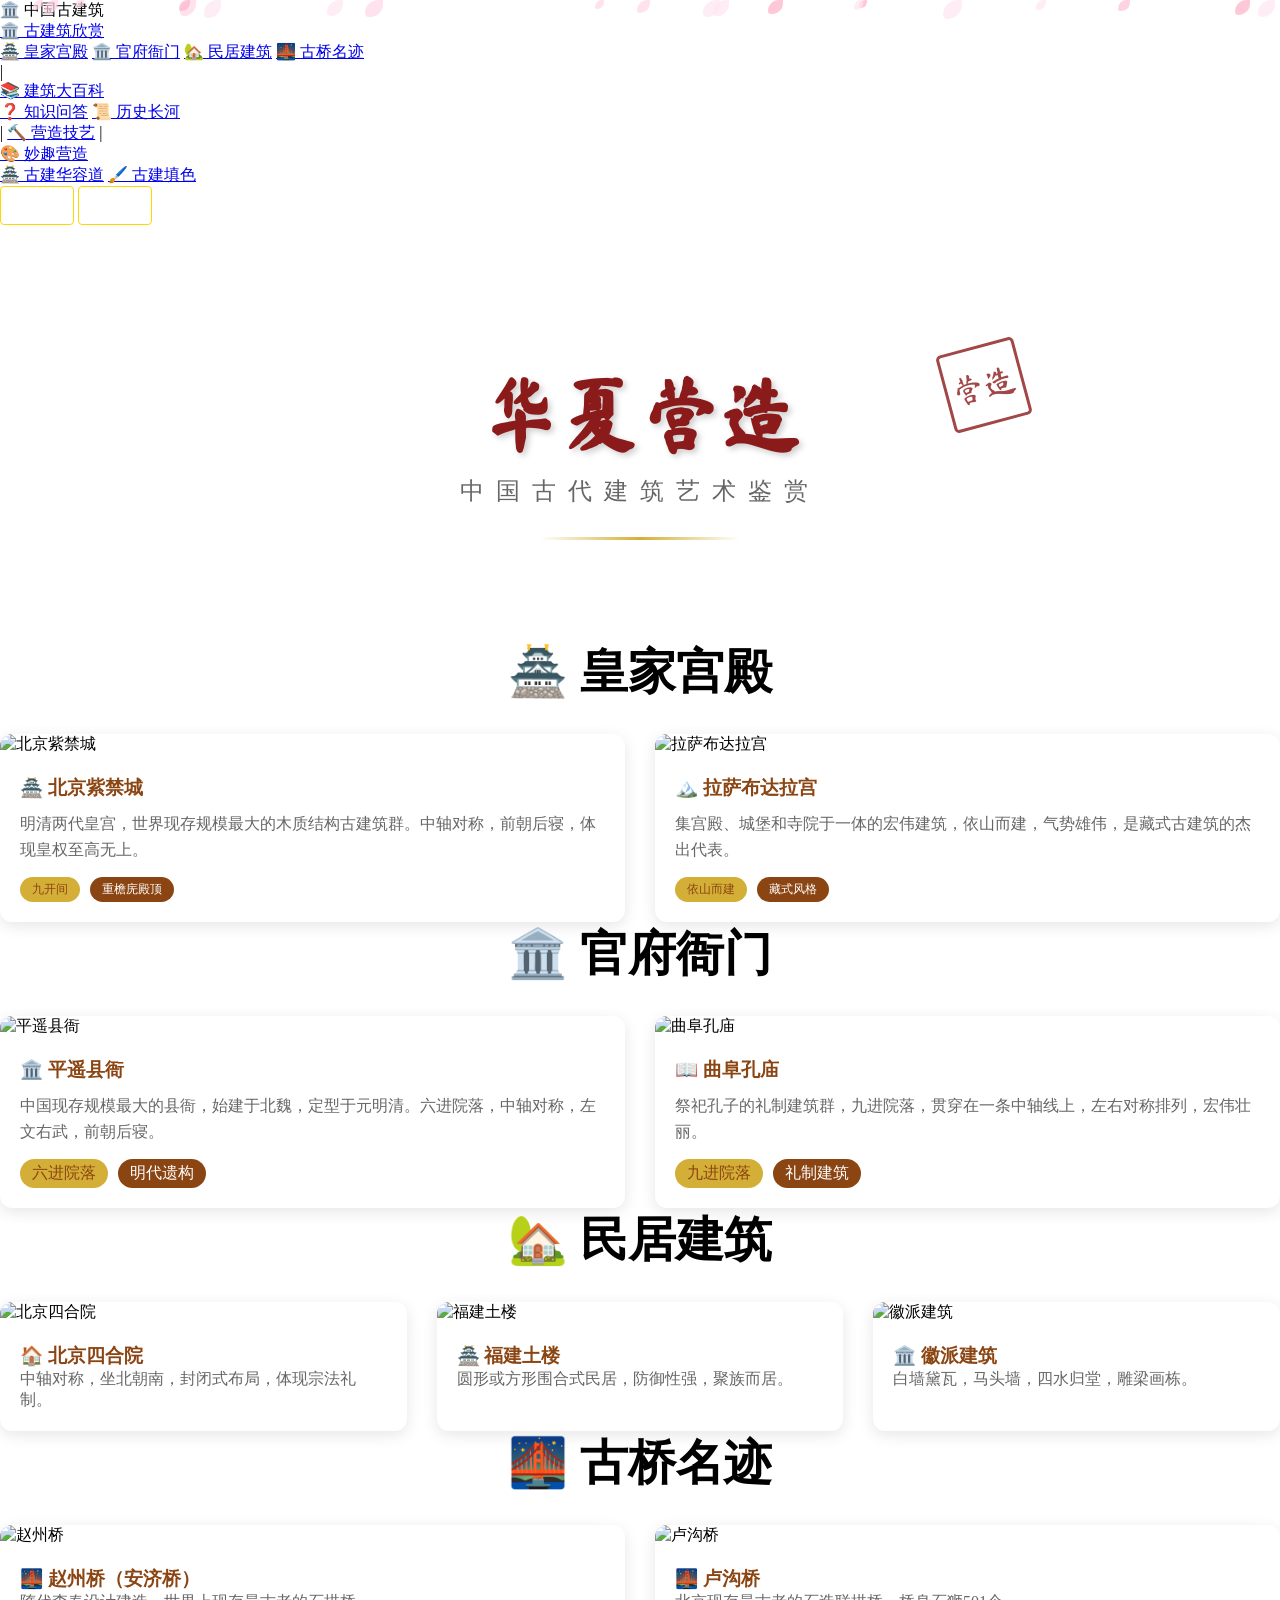
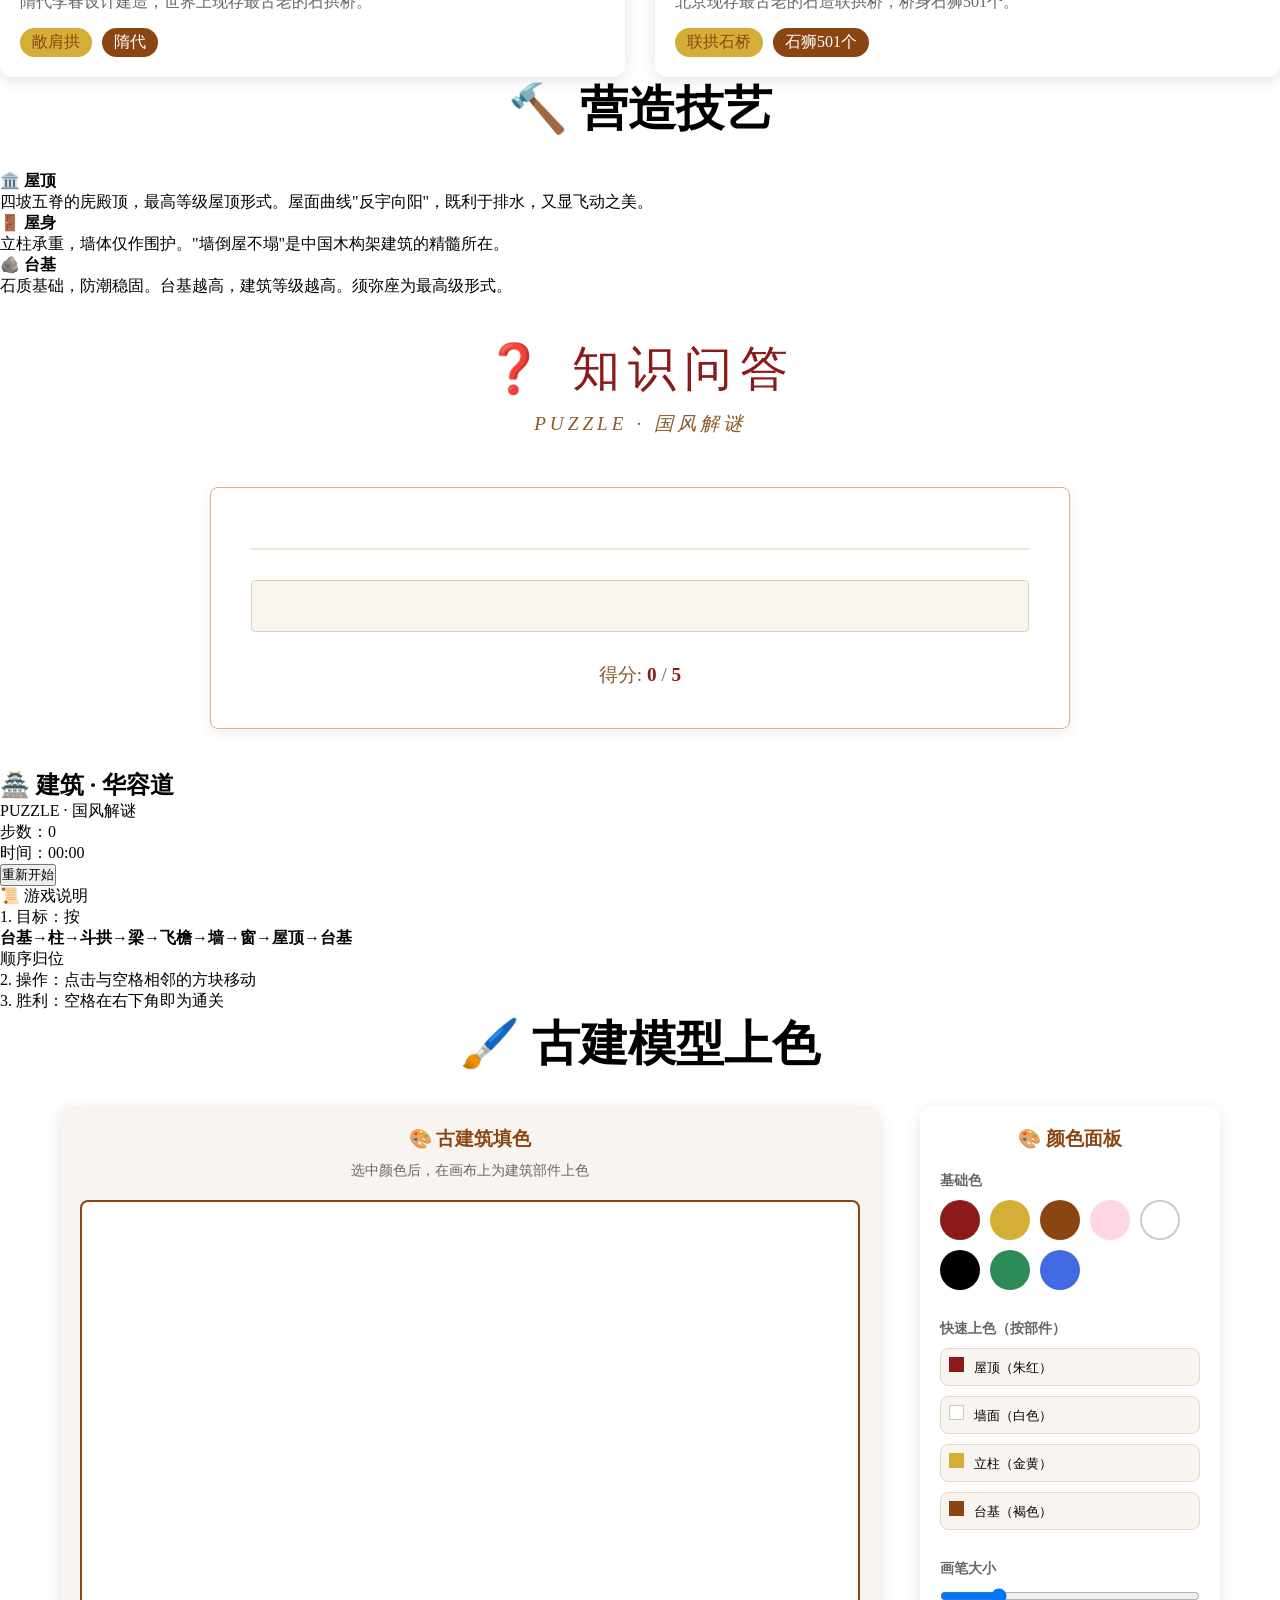
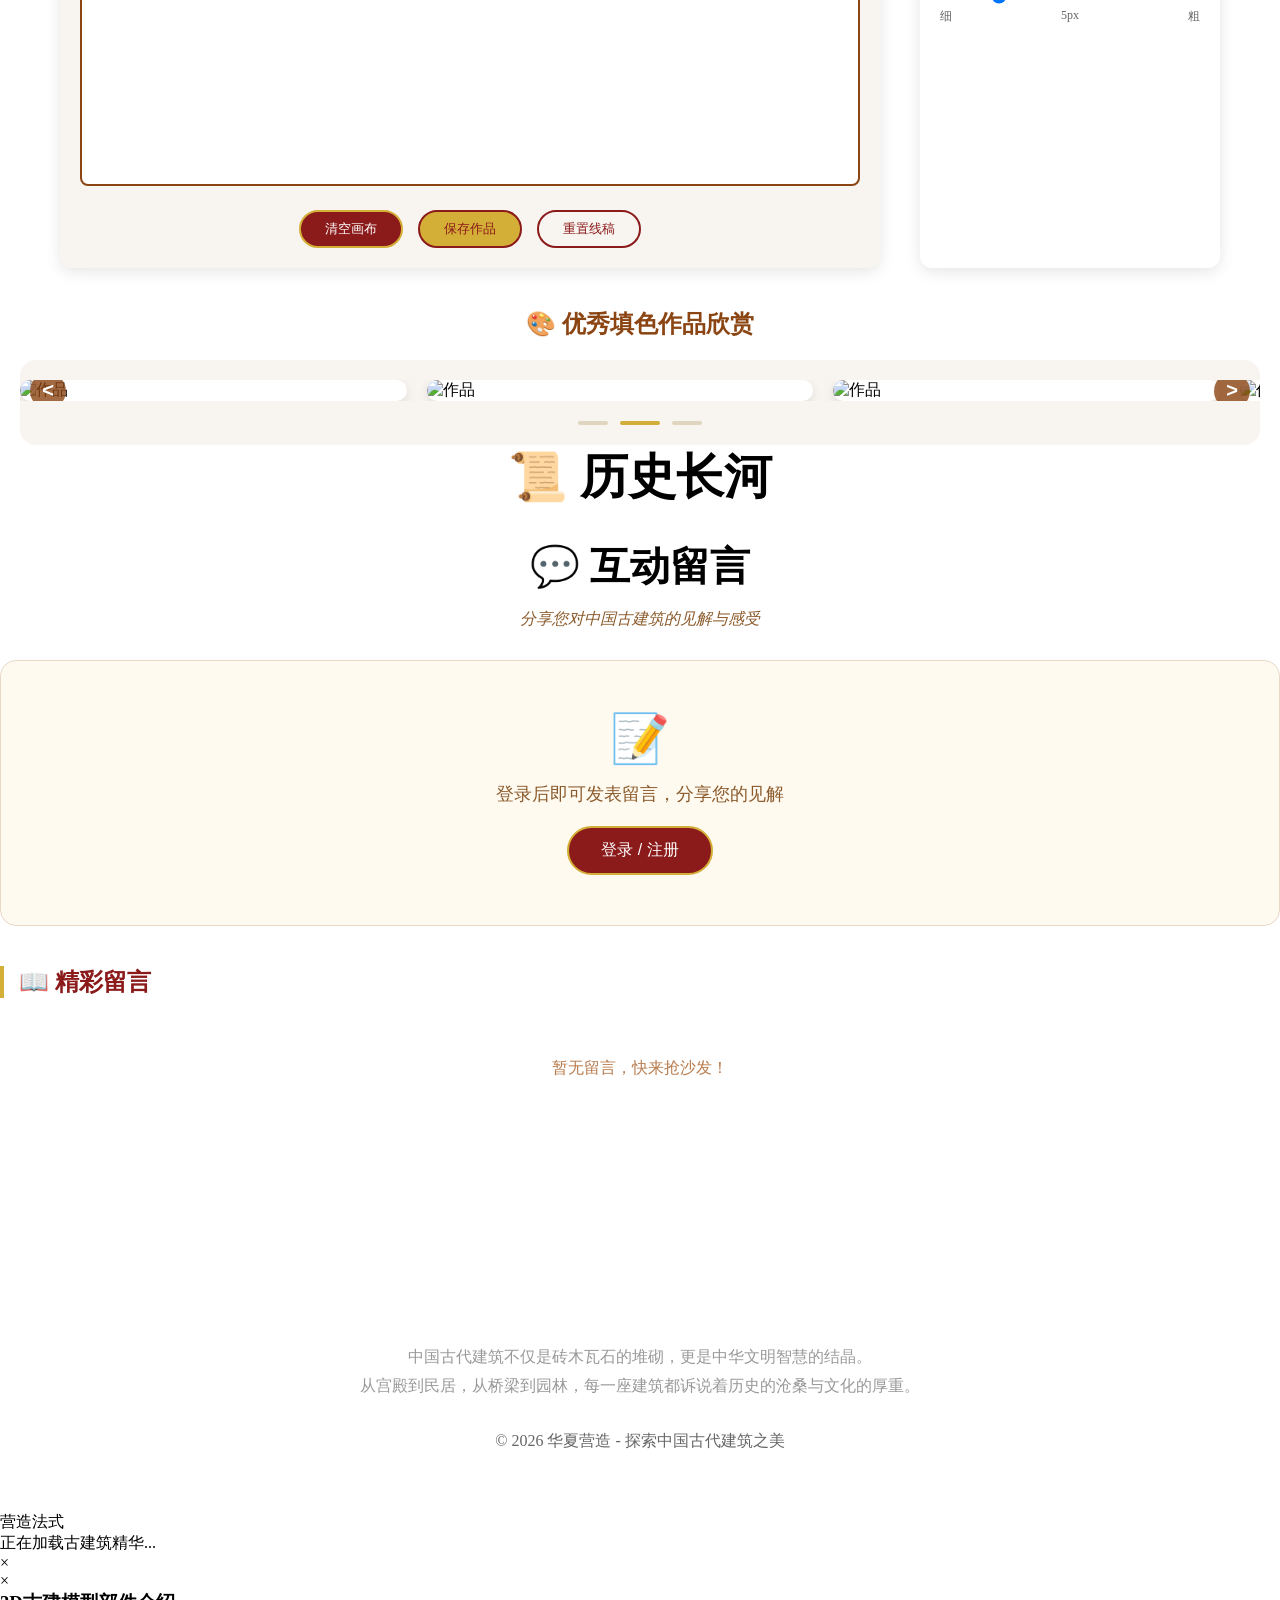
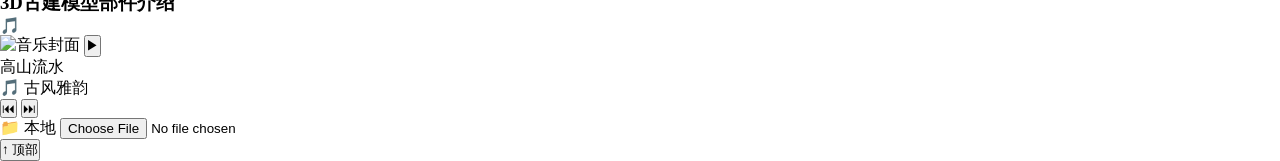
==== index.html @ e6384649 "Add files via upload" ====
<!DOCTYPE html>
<html lang="zh-CN">
<head>
    <meta charset="UTF-8">
    <meta name="viewport" content="width=device-width, initial-scale=1.0">
    <title>华夏营造 - 中国古代建筑艺术</title>
    
    <!-- 外部依赖 -->
    <script src="https://cdn.tailwindcss.com"></script>
    <link href="https://fonts.googleapis.com/css2?family=Noto+Serif+SC:wght@400;600;700&family=Ma+Shan+Zheng&display=swap" rel="stylesheet">
    <script src="https://cdnjs.cloudflare.com/ajax/libs/tone/14.8.49/Tone.js"></script>
    
    <!-- Three.js 模块映射（只保留一个） -->
    <script type="importmap">
      {
        "imports": {
          "three": "https://unpkg.com/three@0.128.0/build/three.module.js",
          "three/addons/": "https://unpkg.com/three@0.128.0/examples/jsm/"
        }
      }
    </script>
	<script>
		window.location.hash = '#top';
	</script>
    
    <!-- 自定义样式 -->
    <link rel="stylesheet" href="css/style.css">
    <link rel="stylesheet" href="css/components.css">
</head>
<body id="top">

<!-- 古风花瓣飘落特效 -->
<style>
* {
    margin: 0;
    padding: 0;
    box-sizing: border-box;
}

/* 花瓣容器 - 铺满全屏、不影响点击 */
#petals {
    position: fixed;
    top: 0;
    left: 0;
    width: 100vw;
    height: 100vh;
    pointer-events: none;
    z-index: 999;
    overflow: hidden;
}

/* 单个花瓣样式 */
.petal {
    position: absolute;
    background: #ffd6e6;
    border-radius: 100% 0 100% 30%;
    transform: rotate(0deg);
    animation: fall 8s linear infinite, sway 3s ease-in-out infinite alternate;
    opacity: 0.7;
}

/* 下落动画 */
@keyframes fall {
    0% {
        top: -10%;
        opacity: 0.8;
    }
    100% {
        top: 110%;
        opacity: 0;
    }
}

/* 左右摇摆 */
@keyframes sway {
    0% { transform: rotate(0deg) translateX(0); }
    50% { transform: rotate(90deg) translateX(30px); }
    100% { transform: rotate(180deg) translateX(-30px); }
}

.container {
            max-width: 900px;
            margin: 0 auto;
            padding: 40px 20px;
        }
        /* 标题样式 */
        #pageTitle { /* 新增ID */
            text-align: center;
            font-size: 3em;
            color: #8B1A1A; /* 深红色标题 */
            margin-bottom: 10px;
            letter-spacing: 8px;
            font-weight: normal;
        }
        #pageSubtitle { /* 新增ID */
            text-align: center;
            font-size: 1.2em;
            color: #8B5A2B;
            margin-bottom: 50px;
            letter-spacing: 4px;
            font-style: italic;
        }
        /* 答题容器 */
        #quizContainer {
            background-color: #FFFFFF;
            padding: 40px;
            border-radius: 8px;
            border: 1px solid #D9B38C;
            box-shadow: 0 4px 12px rgba(139, 26, 26, 0.08);
        }
        /* 问题样式 */
        #question {
            font-size: 1.5em;
            margin-bottom: 30px;
            padding-bottom: 20px;
            border-bottom: 2px solid #F0E6D2;
            color: #5A2E18;
        }
        /* 选项容器（新增ID） */
        #optionsContainer {
            margin-bottom: 20px;
        }
        /* 选项样式 */
        .quiz-option {
            padding: 18px 25px;
            margin: 12px 0;
            border: 1px solid #D9B38C;
            border-radius: 4px;
            cursor: pointer;
            transition: all 0.3s ease;
            background-color: #F9F6F0;
            font-size: 1.1em;
        }
        .quiz-option:hover {
            background-color: #F0E6D2;
            border-color: #8B5A2B;
            transform: translateX(5px);
        }
        .quiz-option.correct {
            background-color: #F2F8F2;
            border-color: #6B8E23;
            color: #556B2F;
        }
        .quiz-option.wrong {
            background-color: #FFF0F0;
            border-color: #CD5C5C;
            color: #8B0000;
        }
        /* 结果面板 */
        #resultPanel { /* 新增ID */
            margin-top: 25px;
            padding: 20px;
            border-radius: 4px;
            border-left: 4px solid;
        }
        /* 知识点面板 */
        #knowledgePanel {
            margin-top: 25px;
            padding: 25px;
            background-color: #F9F6F0;
            border: 1px solid #E0D0B0;
            border-radius: 4px;
        }
        #knowledgePanel h4 {
            font-size: 1.3em;
            color: #8B1A1A;
            margin-bottom: 15px;
            font-weight: normal;
            border-bottom: 1px dashed #D9B38C;
            padding-bottom: 10px;
        }
        #knowledgePanel ul {
            padding-left: 30px;
            margin-bottom: 20px;
        }
        #knowledgePanel li {
            margin: 8px 0;
        }
        #knowledgePanel div[onclick] {
            margin-top: 10px;
            padding: 10px;
            background-color: #FFFFFF;
            border-radius: 4px;
            border: 1px solid #E0D0B0;
            cursor: pointer;
        }
        #knowledgePanel div[onclick]:hover {
            background-color: #F0E6D2;
        }
        /* 按钮样式 - 匹配参考图的中式风格 */
        #nextBtn, #restartBtn {
            display: block;
            margin: 30px auto 0;
            padding: 15px 40px;
            background-color: #8B1A1A;
            color: #FFFFFF;
            border: none;
            border-radius: 4px;
            cursor: pointer;
            font-size: 1.2em;
            font-family: "SimSun", "宋体";
            letter-spacing: 3px;
            transition: all 0.3s ease;
        }
        #nextBtn:hover, #restartBtn:hover {
            background-color: #A52A2A;
            transform: scale(1.05);
        }
        /* 得分显示（新增ID） */
        #scoreDisplay {
            text-align: center;
            font-size: 1.2em;
            margin-top: 30px;
            color: #8B5A2B;
        }
        #scoreDisplay span {
            color: #8B1A1A;
            font-weight: bold;
        }
        /* 最终结果页 */
        #finalResult {
            text-align: center;
            padding: 50px 20px;
        }
        #finalResult h3 {
            font-size: 2.5em;
            margin-bottom: 20px;
            color: #8B1A1A;
            font-weight: normal;
        }
        #finalResult p {
            font-size: 1.3em;
            margin-bottom: 15px;
        }
        #knowledgeSummary { /* 新增ID */
            text-align: left;
            margin-top: 30px;
            padding: 25px;
            background-color: #F9F6F0;
            border: 1px solid #E0D0B0;
            border-radius: 4px;
        }
        #knowledgeSummary h4 {
            font-size: 1.4em;
            color: #8B1A1A;
            margin-bottom: 15px;
            font-weight: normal;
            border-bottom: 1px dashed #D9B38C;
            padding-bottom: 10px;
        }
        #knowledgeSummary ul {
            padding-left: 30px;
        }
        #knowledgeSummary li {
            margin: 10px 0;
            font-size: 1.1em;
        }


</style>

 
<!-- 花瓣容器 -->
<div id="petals"></div>

<script>
// 生成花瓣
function createPetals() {
    const petals = document.getElementById('petals');
    const count = 20; // 花瓣数量
    for (let i = 0; i < count; i++) {
        let p = document.createElement('div');
        p.classList.add('petal');
        
        // 随机大小、位置、时长
        let size = Math.random() * 12 + 8;
        p.style.width = size + 'px';
        p.style.height = size + 'px';
        p.style.left = Math.random() * 100 + 'vw';
        p.style.animationDuration = Math.random() * 5 + 5 + 's';
        p.style.animationDelay = Math.random() * 8 + 's';
        
        // 随机粉色
        let colors = ['#ffd6e6', '#ffc0d9', '#ffe6f2', '#ffb0c8'];
        p.style.background = colors[Math.floor(Math.random() * colors.length)];
        
        petals.appendChild(p);
    }
}
window.addEventListener('DOMContentLoaded', createPetals);
</script>

    <!-- 固定顶部导航栏（带下拉菜单） -->
<div class="navbar">
    <div class="nav-container">
        <div class="logo">🏛️ 中国古建筑</div>
        
        <!-- 一级导航菜单 -->
        <div class="nav-links">
            <!-- 一级菜单1：古建筑欣赏（含二级下拉菜单） -->
            <div class="dropdown">
                <a href="#" class="dropbtn">🏛️ 古建筑欣赏</a>
                <div class="dropdown-content">
                    <a href="#palace">🏯 皇家宫殿</a>
                    <a href="#official">🏛️ 官府衙门</a>
                    <a href="#folk">🏡 民居建筑</a>
                    <a href="#bridge">🌉 古桥名迹</a>
                </div>
            </div>
            <span>|</span>
            
            <!-- 一级菜单2：建筑大百科（含二级下拉菜单） -->
            <div class="dropdown">
                <a href="#" class="dropbtn">📚 建筑大百科</a>
                <div class="dropdown-content">
                    <a href="#quiz">❓ 知识问答</a>
                    <a href="#timeline">📜 历史长河</a>
                </div>
            </div>
            <span>|</span>
            
            <!-- 一级菜单3：营造技艺（无下拉，直接跳转） -->
            <a href="#structure" class="direct-link">🔨 营造技艺</a>
            <span>|</span>
            
            <!-- 一级菜单4：3D模型上色（无下拉，直接跳转） -->
			
			 <div class="dropdown">
                <a href="#" class="dropbtn">🎨 妙趣营造</a>
                <div class="dropdown-content">
                    <a href="#3dmodel">🏯 古建华容道</a>
                    <a href="#coloring-model">🖌️ 古建填色</a>
                </div>
            </div>
                </div>

        <div class="auth-buttons" id="authButtons">
			<!-- 未登录时显示 -->
			<a href="login.html" id="loginBtn" style="color: #fff; text-decoration: none; padding: 8px 20px; border: 1px solid #ffd700; border-radius: 4px;">登录</a>
			<a href="login.html" id="registerBtn" style="color: #fff; text-decoration: none; padding: 8px 20px; border: 1px solid #ffd700; border-radius: 4px;">注册</a>
			
			<!-- 已登录时显示（默认隐藏） -->
			<span id="userDisplay" style="display: none; color: #ffd700; margin-right: 15px;"></span>
			<a href="javascript:void(0)" id="logoutBtn" style="display: none; color: #fff; text-decoration: none; padding: 8px 20px; border: 1px solid #ffd700; border-radius: 4px;">退出</a>
		</div>
    </div>
</div>
	<!-- 主标题 -->
	<header style="text-align: center; padding: 150px 20px 100px; position: relative;">
		<!-- 印章装饰 -->
		<div class="seal" style="position: absolute; 
			top: 120px; right: 20%; 
			width: 80px; 
			height: 80px; 
			border: 3px solid #8B1A1A; 
			border-radius: 5px; display: flex; 
			align-items: center; justify-content: 
			center; color: #8B1A1A; 
			font-family: 'Ma Shan Zheng', cursive; 
			font-size: 2em; 
			transform: rotate(-15deg); 
			opacity: 0.8;">营造
		</div>
		
		<h1 class="font-calligraphy" style="font-size: 5em; 
			color: #8B1A1A; 
			text-shadow: 3px 3px 6px 
			rgba(0,0,0,0.2); 
			margin-bottom: 20px; 
			font-family: 'Ma Shan Zheng', cursive;">华夏营造			
		</h1>
		
		<p style="font-size: 1.5em; color: #666; letter-spacing: 0.5em;">中国古代建筑艺术鉴赏</p>
		
		<div style="margin-top: 30px; 
			width: 200px; height: 3px; 
			background: linear-gradient(to right, transparent, #D4AF37, transparent); 
			margin-left: auto; 
			margin-right: auto;">
		</div>
	</header>

    <!-- 页面主要内容 -->
	<div class="main-content">
		
		<!-- ========== 皇家宫殿模块 ========== -->
		<div id="palace" class="section">
			<h2 class="font-calligraphy" style="font-size: 3em; color: var(--primary-red); text-align: center; margin-bottom: 30px;">🏯 皇家宫殿</h2>
			<div style="display: grid; grid-template-columns: repeat(auto-fit, minmax(300px, 1fr)); gap: 30px;">
				<!-- 紫禁城卡片 -->
				<div class="building-card" onclick="openModal('forbidden')" style="cursor: pointer; background: white; border-radius: 12px; overflow: hidden; box-shadow: 0 4px 15px rgba(0,0,0,0.1); transition: transform 0.3s;">
					<img src="image/zjc.jpg" alt="北京紫禁城" style="width: 100%; height: 220px; object-fit: cover;">
					<div style="padding: 20px;">
						<h3 style="color: #8B4513; margin-bottom: 10px;">🏯 北京紫禁城</h3>
						<p style="color: #666; line-height: 1.6;">明清两代皇宫，世界现存规模最大的木质结构古建筑群。中轴对称，前朝后寝，体现皇权至高无上。</p>
						<div style="margin-top: 15px; display: flex; gap: 10px;">
							<span style="background: #D4AF37; color: #8B4513; padding: 4px 12px; border-radius: 20px; font-size: 12px;">九开间</span>
							<span style="background: #8B4513; color: white; padding: 4px 12px; border-radius: 20px; font-size: 12px;">重檐庑殿顶</span>
						</div>
					</div>
				</div>
				<!-- 布达拉宫卡片 -->
				<div class="building-card" onclick="openModal('potala')" style="cursor: pointer; background: white; border-radius: 12px; overflow: hidden; box-shadow: 0 4px 15px rgba(0,0,0,0.1);">
					<img src="image/budalagong.jpg" alt="拉萨布达拉宫" style="width: 100%; height: 220px; object-fit: cover;">
					<div style="padding: 20px;">
						<h3 style="color: #8B4513; margin-bottom: 10px;">🏔️ 拉萨布达拉宫</h3>
						<p style="color: #666; line-height: 1.6;">集宫殿、城堡和寺院于一体的宏伟建筑，依山而建，气势雄伟，是藏式古建筑的杰出代表。</p>
						<div style="margin-top: 15px; display: flex; gap: 10px;">
							<span style="background: #D4AF37; color: #8B4513; padding: 4px 12px; border-radius: 20px; font-size: 12px;">依山而建</span>
							<span style="background: #8B4513; color: white; padding: 4px 12px; border-radius: 20px; font-size: 12px;">藏式风格</span>
						</div>
					</div>
				</div>
			</div>
		</div>

		<!-- ========== 官府衙门模块 ========== -->
		<div id="official" class="section">
			<h2 class="font-calligraphy" style="font-size: 3em; color: var(--primary-red); text-align: center; margin-bottom: 30px;">🏛️ 官府衙门</h2>
			<div style="display: grid; grid-template-columns: repeat(auto-fit, minmax(300px, 1fr)); gap: 30px;">
				<!-- 平遥县衙卡片 -->
				<div class="building-card" onclick="openModal('county')" style="cursor: pointer; background: white; border-radius: 12px; overflow: hidden; box-shadow: 0 4px 15px rgba(0,0,0,0.1);">
					<img src="image/pyxy.jpg" alt="平遥县衙" style="width: 100%; height: 220px; object-fit: cover;">
					<div style="padding: 20px;">
						<h3 style="color: #8B4513; margin-bottom: 10px;">🏛️ 平遥县衙</h3>
						<p style="color: #666; line-height: 1.6;">中国现存规模最大的县衙，始建于北魏，定型于元明清。六进院落，中轴对称，左文右武，前朝后寝。</p>
						<div style="margin-top: 15px; display: flex; gap: 10px;">
							<span style="background: #D4AF37; color: #8B4513; padding: 4px 12px; border-radius: 20px;">六进院落</span>
							<span style="background: #8B4513; color: white; padding: 4px 12px; border-radius: 20px;">明代遗构</span>
						</div>
					</div>
				</div>
				<!-- 曲阜孔庙卡片 -->
				<div class="building-card" onclick="openModal('confucius')" style="cursor: pointer; background: white; border-radius: 12px; overflow: hidden; box-shadow: 0 4px 15px rgba(0,0,0,0.1);">
					<img src="image/km.jpg" alt="曲阜孔庙" style="width: 100%; height: 220px; object-fit: cover;">
					<div style="padding: 20px;">
						<h3 style="color: #8B4513; margin-bottom: 10px;">📖 曲阜孔庙</h3>
						<p style="color: #666; line-height: 1.6;">祭祀孔子的礼制建筑群，九进院落，贯穿在一条中轴线上，左右对称排列，宏伟壮丽。</p>
						<div style="margin-top: 15px; display: flex; gap: 10px;">
							<span style="background: #D4AF37; color: #8B4513; padding: 4px 12px; border-radius: 20px;">九进院落</span>
							<span style="background: #8B4513; color: white; padding: 4px 12px; border-radius: 20px;">礼制建筑</span>
						</div>
					</div>
				</div>
			</div>
		</div>

		<!-- ========== 民居建筑模块 ========== -->
		<div id="folk" class="section">
			<h2 class="font-calligraphy" style="font-size: 3em; color: var(--primary-red); text-align: center; margin-bottom: 30px;">🏡 民居建筑</h2>
			<div style="display: grid; grid-template-columns: repeat(auto-fit, minmax(280px, 1fr)); gap: 30px;">
				<!-- 四合院卡片 -->
				<div class="building-card" onclick="openModal('courtyard')" style="cursor: pointer; background: white; border-radius: 12px; overflow: hidden; box-shadow: 0 4px 15px rgba(0,0,0,0.1);">
					<img src="image/siheyuan.jpg" alt="北京四合院" style="width: 100%; height: 200px; object-fit: cover;">
					<div style="padding: 20px;">
						<h3 style="color: #8B4513;">🏠 北京四合院</h3>
						<p style="color: #666;">中轴对称，坐北朝南，封闭式布局，体现宗法礼制。</p>
					</div>
				</div>
				<!-- 土楼卡片 -->
				<div class="building-card" onclick="openModal('tulou')" style="cursor: pointer; background: white; border-radius: 12px; overflow: hidden; box-shadow: 0 4px 15px rgba(0,0,0,0.1);">
					<img src="image/tulou.jpg" alt="福建土楼" style="width: 100%; height: 200px; object-fit: cover;">
					<div style="padding: 20px;">
						<h3 style="color: #8B4513;">🏯 福建土楼</h3>
						<p style="color: #666;">圆形或方形围合式民居，防御性强，聚族而居。</p>
					</div>
				</div>
				<!-- 徽派建筑卡片 -->
				<div class="building-card" onclick="openModal('hui')" style="cursor: pointer; background: white; border-radius: 12px; overflow: hidden; box-shadow: 0 4px 15px rgba(0,0,0,0.1);">
					<img src="image/huipai.jpg" alt="徽派建筑" style="width: 100%; height: 200px; object-fit: cover;">
					<div style="padding: 20px;">
						<h3 style="color: #8B4513;">🏛️ 徽派建筑</h3>
						<p style="color: #666;">白墙黛瓦，马头墙，四水归堂，雕梁画栋。</p>
					</div>
				</div>
			</div>
		</div>

		<!-- ========== 古桥名迹模块 ========== -->
		<div id="bridge" class="section">
			<h2 class="font-calligraphy" style="font-size: 3em; color: var(--primary-red); text-align: center; margin-bottom: 30px;">🌉 古桥名迹</h2>
			<div style="display: grid; grid-template-columns: repeat(auto-fit, minmax(300px, 1fr)); gap: 30px;">
				<!-- 赵州桥卡片 -->
				<div class="building-card" onclick="openModal('zhaozhou')" style="cursor: pointer; background: white; border-radius: 12px; overflow: hidden; box-shadow: 0 4px 15px rgba(0,0,0,0.1);">
					<img src="image/zzq.jpg" alt="赵州桥" style="width: 100%; height: 220px; object-fit: cover;">
					<div style="padding: 20px;">
						<h3 style="color: #8B4513;">🌉 赵州桥（安济桥）</h3>
						<p style="color: #666;">隋代李春设计建造，世界上现存最古老的石拱桥。</p>
						<div style="margin-top: 15px; display: flex; gap: 10px;">
							<span style="background: #D4AF37; color: #8B4513; padding: 4px 12px; border-radius: 20px;">敞肩拱</span>
							<span style="background: #8B4513; color: white; padding: 4px 12px; border-radius: 20px;">隋代</span>
						</div>
					</div>
				</div>
				<!-- 卢沟桥卡片 -->
				<div class="building-card" onclick="openModal('luzhou')" style="cursor: pointer; background: white; border-radius: 12px; overflow: hidden; box-shadow: 0 4px 15px rgba(0,0,0,0.1);">
					<img src="image/lgq.jpg" alt="卢沟桥" style="width: 100%; height: 220px; object-fit: cover;">
					<div style="padding: 20px;">
						<h3 style="color: #8B4513;">🌉 卢沟桥</h3>
						<p style="color: #666;">北京现存最古老的石造联拱桥，桥身石狮501个。</p>
						<div style="margin-top: 15px; display: flex; gap: 10px;">
							<span style="background: #D4AF37; color: #8B4513; padding: 4px 12px; border-radius: 20px;">联拱石桥</span>
							<span style="background: #8B4513; color: white; padding: 4px 12px; border-radius: 20px;">石狮501个</span>
						</div>
					</div>
				</div>
			</div>
		</div>

		<!-- ========== 营造技艺模块 ========== -->
		<div id="structure" class="section">
			<h2 class="font-calligraphy" style="font-size: 3em; color: var(--primary-red); text-align: center; margin-bottom: 30px;">🔨 营造技艺</h2>
			<div class="tech-box">
				<div class="tech-layout">
					<div class="struct-diagram" id="structDiagram">
						<div class="struct-part part-roof" data-part="roof"></div>
						<div class="struct-part part-wall" data-part="wall"></div>
						<div class="struct-part part-base" data-part="base"></div>
					</div>
					<div class="tech-info" id="techInfo">
						<div class="tech-card" data-part="roof">
							<h4>🏛️ 屋顶</h4>
							<p>四坡五脊的庑殿顶，最高等级屋顶形式。屋面曲线"反宇向阳"，既利于排水，又显飞动之美。</p>
						</div>
						<div class="tech-card" data-part="wall">
							<h4>🚪 屋身</h4>
							<p>立柱承重，墙体仅作围护。"墙倒屋不塌"是中国木构架建筑的精髓所在。</p>
						</div>
						<div class="tech-card" data-part="base">
							<h4>🪨 台基</h4>
							<p>石质基础，防潮稳固。台基越高，建筑等级越高。须弥座为最高级形式。</p>
						</div>
					</div>
				</div>
			</div>
		</div>
<div class="container" id="quiz"> <!-- 新增ID -->
        <!-- 页面标题 - 匹配参考图的“建筑·华容道”样式 -->
        <h1 id="pageTitle">❓ 知识问答</h1>
        <p id="pageSubtitle">PUZZLE · 国风解谜</p>

        <!-- 核心答题容器 -->
        <div id="quizContainer">
            <div class="quiz-question" id="question"></div>
            <!-- 选项容器（新增ID） -->
            <div class="quiz-options" id="optionsContainer"></div>
            <!-- 结果面板（新增ID） -->
            <div class="quiz-result" id="resultPanel" style="display: none;"></div>
            <!-- 知识点面板容器 -->
            <div id="knowledgePanel"></div>
            <button id="nextBtn" style="display: none;">下一题</button>
            <!-- 得分显示（新增ID） -->
            <div id="scoreDisplay">
                得分: <span id="scoreNum">0</span> / <span id="totalNum">5</span>
            </div>
        </div>
    </div>

<!-- 建筑 · 华容道 -->
<section id="3dmodel" class="scroll-section">
  <div class="game-container">
    <div class="game-title">
      <h2>🏯 建筑 · 华容道</h2>
      <p>PUZZLE · 国风解谜</p>
    </div>

    <div class="game-bar">
      <div>步数：<span id="stepCount">0</span></div>
      <div>时间：<span id="timeCount">00:00</span></div>
      <button id="resetBtn">重新开始</button>
    </div>

    <div class="game-info">
      <div class="info-title">📜 游戏说明</div>
      1. 目标：按<br>
      <strong>台基→柱→斗拱→梁→飞檐→墙→窗→屋顶→台基</strong><br>
      顺序归位<br>
      2. 操作：点击与空格相邻的方块移动<br>
      3. 胜利：空格在右下角即为通关
    </div>

    <div id="puzzleBoard" class="puzzle-board"></div>
  </div>
</section>

<div id="petals"></div>

<!-- 花瓣容器 -->
<div id="petals"></div>

<!-- ========== 模型上色模块 ========== -->
<div id="coloring-model" class="section">
    <h2 class="font-calligraphy" style="font-size: 3em; color: var(--primary-red); text-align: center; margin-bottom: 30px;">🖌️ 古建模型上色</h2>
    
    <!-- 上色操作区 -->
    <div style="display: grid; grid-template-columns: 1fr 300px; gap: 40px; max-width: 1200px; margin: 0 auto; padding: 0 20px;">
        <!-- 画布区域 -->
        <div style="background: #f8f5f0; border-radius: 12px; padding: 20px; box-shadow: 0 4px 15px rgba(0,0,0,0.1);">
            <div style="text-align: center; margin-bottom: 20px;">
                <h3 style="color: #8B4513; margin-bottom: 10px;">🎨 古建筑填色</h3>
                <p style="color: #666; font-size: 14px;">选中颜色后，在画布上为建筑部件上色</p>
            </div>
            <canvas id="coloringCanvas" width="800" height="600" style="border: 2px solid #8B4513; border-radius: 8px; background: white; width: 100%; height: auto;"></canvas>
            
            <!-- 画布操作按钮 -->
            <div style="display: flex; gap: 15px; justify-content: center; margin-top: 20px;">
                <button id="clearCanvas" style="padding: 8px 24px; background: #8B1A1A; color: white; border: 2px solid #D4AF37; border-radius: 20px; cursor: pointer;">清空画布</button>
                <button id="saveDrawing" style="padding: 8px 24px; background: #D4AF37; color: #8B1A1A; border: 2px solid #8B1A1A; border-radius: 20px; cursor: pointer;">保存作品</button>
                <button id="resetDrawing" style="padding: 8px 24px; background: #f8f5f0; color: #8B1A1A; border: 2px solid #8B1A1A; border-radius: 20px; cursor: pointer;">重置线稿</button>
			</div>
        </div>
       
        <!-- 颜色选择区 -->
        <div style="background: #fff; border-radius: 12px; padding: 20px; box-shadow: 0 4px 15px rgba(0,0,0,0.1);">
            <h3 style="color: #8B4513; margin-bottom: 20px; text-align: center;">🎨 颜色面板</h3>
            
            <!-- 主色调选择 -->
            <div style="margin-bottom: 30px;">
                <h4 style="color: #666; font-size: 14px; margin-bottom: 10px;">基础色</h4>
                <div class="color-palette" style="display: flex; flex-wrap: wrap; gap: 10px;">
                    <div class="color-option" data-color="#8B1A1A" style="width: 40px; height: 40px; background: #8B1A1A; border-radius: 50%; cursor: pointer; border: 2px solid transparent;"></div>
                    <div class="color-option" data-color="#D4AF37" style="width: 40px; height: 40px; background: #D4AF37; border-radius: 50%; cursor: pointer; border: 2px solid transparent;"></div>
                    <div class="color-option" data-color="#8B4513" style="width: 40px; height: 40px; background: #8B4513; border-radius: 50%; cursor: pointer; border: 2px solid transparent;"></div>
                    <div class="color-option" data-color="#FFD6E6" style="width: 40px; height: 40px; background: #FFD6E6; border-radius: 50%; cursor: pointer; border: 2px solid transparent;"></div>
                    <div class="color-option" data-color="#FFFFFF" style="width: 40px; height: 40px; background: #FFFFFF; border-radius: 50%; cursor: pointer; border: 2px solid #ccc;"></div>
                    <div class="color-option" data-color="#000000" style="width: 40px; height: 40px; background: #000000; border-radius: 50%; cursor: pointer; border: 2px solid transparent;"></div>
                    <div class="color-option" data-color="#2E8B57" style="width: 40px; height: 40px; background: #2E8B57; border-radius: 50%; cursor: pointer; border: 2px solid transparent;"></div>
                    <div class="color-option" data-color="#4169E1" style="width: 40px; height: 40px; background: #4169E1; border-radius: 50%; cursor: pointer; border: 2px solid transparent;"></div>
                </div>
            </div>
            
            <!-- 建筑部件快速上色 -->
            <div style="margin-bottom: 30px;">
                <h4 style="color: #666; font-size: 14px; margin-bottom: 10px;">快速上色（按部件）</h4>
                <div style="display: flex; flex-direction: column; gap: 10px;">
                    <button class="part-color-btn" data-part="roof" style="padding: 8px; text-align: left; border: 1px solid #e8d8c8; border-radius: 8px; background: #f8f5f0; cursor: pointer;">
                        <span style="display: inline-block; width: 15px; height: 15px; background: #8B1A1A; margin-right: 10px;"></span>屋顶（朱红）
                    </button>
                    <button class="part-color-btn" data-part="wall" style="padding: 8px; text-align: left; border: 1px solid #e8d8c8; border-radius: 8px; background: #f8f5f0; cursor: pointer;">
                        <span style="display: inline-block; width: 15px; height: 15px; background: #FFFFFF; margin-right: 10px; border: 1px solid #ccc;"></span>墙面（白色）
                    </button>
                    <button class="part-color-btn" data-part="pillar" style="padding: 8px; text-align: left; border: 1px solid #e8d8c8; border-radius: 8px; background: #f8f5f0; cursor: pointer;">
                        <span style="display: inline-block; width: 15px; height: 15px; background: #D4AF37; margin-right: 10px;"></span>立柱（金黄）
                    </button>
                    <button class="part-color-btn" data-part="base" style="padding: 8px; text-align: left; border: 1px solid #e8d8c8; border-radius: 8px; background: #f8f5f0; cursor: pointer;">
                        <span style="display: inline-block; width: 15px; height: 15px; background: #8B4513; margin-right: 10px;"></span>台基（褐色）
                    </button>
                </div>
            </div>
            
            <!-- 画笔大小调节 -->
            <div>
                <h4 style="color: #666; font-size: 14px; margin-bottom: 10px;">画笔大小</h4>
                <input type="range" id="brushSize" min="1" max="20" value="5" style="width: 100%;">
                <div style="display: flex; justify-content: space-between; color: #666; font-size: 12px;">
                    <span>细</span>
                    <span id="brushSizeValue">5px</span>
                    <span>粗</span>
                </div>
            </div>
        </div>
    </div>
    
    <!-- 作品展示区 -->
	<div style="max-width: 1390px; margin: 40px auto 0; padding: 0 20px;">
		<h3 style="color: #8B4513; margin-bottom: 20px; text-align: center; font-size: 1.5em;">🎨 优秀填色作品欣赏</h3>
		
		<!-- 轮播图容器 -->
		<div style="position: relative; border-radius: 16px; overflow: hidden; background: #f8f5f0; padding: 20px 0;">
			
			<!-- 主轮播区域 -->
			<div style="position: relative; overflow: hidden;">
				<div id="carousel-track" style="display: flex; transition: transform 0.5s ease-in-out; gap: 20px;">
					<!-- 图片将动态生成 -->
				</div>
				
				<!-- 左右导航按钮 -->
				<button id="TprevBtn" style="position: absolute; top: 50%; left: 10px; transform: translateY(-50%); background: rgba(139, 69, 19, 0.8); color: white; border: none; width: 36px; height: 36px; border-radius: 50%; cursor: pointer; font-size: 20px; font-weight: bold; transition: all 0.3s; z-index: 10; display: flex; align-items: center; justify-content: center;">&lt;</button>

				<button id="TnextBtn" style="position: absolute; top: 50%; right: 10px; transform: translateY(-50%); 
background: rgba(139, 69, 19, 0.8); color: white; 
border: none; width: 36px; height: 36px; border-radius: 50%; cursor: pointer; font-size: 20px; font-weight: bold; transition: all 0.3s; z-index: 10; display: flex; align-items: center; justify-content: center;">&gt;</button>
			</div>
			
			<!-- 指示点 -->
			<div id="carousel-dots" style="display: flex; justify-content: center; gap: 12px; margin-top: 20px;"></div>
		</div>
	</div>

	<script>
		// 图片列表（image文件夹下，pic1.png ~ pic8.png）
		const originalImages = [
			'image/pic1.png',
			'image/pic2.png',
			'image/pic3.png',
			'image/pic4.png',
			'image/pic5.png',
			'image/pic6.png',
			'image/pic7.png',
			'image/pic8.png',
			'image/pic9.png'
		];

		// 为了实现无缝循环，将图片列表复制3份
		let images = [...originalImages, ...originalImages, ...originalImages];
		let originalCount = originalImages.length;

		// 配置
		let itemsPerView = 3;
		let itemWidth = 0;
		let currentIndex = originalCount; // 从中间开始，方便前后滚动
		let autoPlayInterval;

		const track = document.getElementById('carousel-track');
		const dotsContainer = document.getElementById('carousel-dots');
		const TprevBtn = document.getElementById('TprevBtn');
		const TnextBtn = document.getElementById('TnextBtn');

		// 计算每页显示数量（响应式）
		function updateItemsPerView() {
			const width = window.innerWidth;
			if (width < 640) {
				itemsPerView = 1;
			} else if (width < 1024) {
				itemsPerView = 2;
			} else {
				itemsPerView = 3;
			}
			return itemsPerView;
		}

		// 计算单张图片宽度（保持竖版比例，高度自适应）
		function updateItemWidth() {
			const container = track.parentElement;
			const containerWidth = container.clientWidth - 40;
			const totalGap = (itemsPerView - 1) * 20;
			itemWidth = (containerWidth - totalGap) / itemsPerView;
			return itemWidth;
		}

		// 构建轮播图
		function buildCarousel() {
			track.innerHTML = '';
			dotsContainer.innerHTML = '';
			
			// 构建所有图片（使用复制的图片列表实现无缝循环）
			images.forEach((img, index) => {
				const slide = document.createElement('div');
				slide.style.minWidth = `${itemWidth}px`;
				slide.style.width = `${itemWidth}px`;
				slide.style.flexShrink = '0';
				slide.innerHTML = `
					<div style="border-radius: 12px; overflow: hidden; box-shadow: 0 4px 12px rgba(0,0,0,0.1); background: #fff;">
						<img src="${img}" alt="作品" 
							style="width: 100%; height: auto; display: block;"
							onerror="this.src='https://picsum.photos/id/104/400/500'; this.onerror=null;">
					</div>
				`;
				track.appendChild(slide);
			});
			
			// 构建指示点（只针对原始图片数量）
			const pageCount = Math.ceil(originalCount / itemsPerView);
			for (let i = 0; i < pageCount; i++) {
				const dot = document.createElement('div');
				dot.style.width = '30px';
				dot.style.height = '4px';
				dot.style.borderRadius = '2px';
				dot.style.backgroundColor = '#e0d6c0';
				dot.style.cursor = 'pointer';
				dot.style.transition = 'all 0.3s';
				dot.addEventListener('click', () => goToPage(i));
				dotsContainer.appendChild(dot);
			}
			
			// 初始位置：定位到中间复制组的开始
			currentIndex = originalCount;
			updatePosition(false);
		}

		// 更新位置
		function updatePosition(animate = true) {
			// 计算滚动距离
			let scrollDistance = 0;
			for (let i = 0; i < currentIndex; i++) {
				scrollDistance += itemWidth + 20;
			}
			
			if (animate) {
				track.style.transition = 'transform 0.5s ease-in-out';
			} else {
				track.style.transition = 'none';
			}
			track.style.transform = `translateX(-${scrollDistance}px)`;
			
			// 更新指示点
			updateDots();
		}

		// 更新指示点
		function updateDots() {
			const pageCount = Math.ceil(originalCount / itemsPerView);
			// 计算当前在原始图片中的位置
			let rawIndex = currentIndex % originalCount;
			let currentPage = Math.floor(rawIndex / itemsPerView);
			
			const dots = dotsContainer.children;
			for (let i = 0; i < dots.length; i++) {
				dots[i].style.backgroundColor = i === currentPage ? '#D4AF37' : '#e0d6c0';
				dots[i].style.width = i === currentPage ? '40px' : '30px';
			}
		}

		// 跳转到指定页
		function goToPage(page) {
			const newRawIndex = page * itemsPerView;
			// 计算目标位置（保持在中间复制组）
			const targetIndex = (Math.floor(currentIndex / originalCount) * originalCount) + newRawIndex;
			currentIndex = targetIndex;
			updatePosition(true);
			
			// 动画结束后检查边界
			setTimeout(checkBoundary, 500);
		}

		// 检查边界，实现无缝循环
		function checkBoundary() {
			const totalImages = images.length;
			const threshold = originalCount;
			
			if (currentIndex >= totalImages - threshold) {
				// 太靠右，跳回中间
				track.style.transition = 'none';
				currentIndex = threshold + (currentIndex % originalCount);
				let scrollDistance = 0;
				for (let i = 0; i < currentIndex; i++) {
					scrollDistance += itemWidth + 20;
				}
				track.style.transform = `translateX(-${scrollDistance}px)`;
				setTimeout(() => {
					track.style.transition = 'transform 0.5s ease-in-out';
				}, 50);
			} else if (currentIndex < threshold) {
				// 太靠左，跳回中间
				track.style.transition = 'none';
				currentIndex = totalImages - threshold + (currentIndex % originalCount);
				let scrollDistance = 0;
				for (let i = 0; i < currentIndex; i++) {
					scrollDistance += itemWidth + 20;
				}
				track.style.transform = `translateX(-${scrollDistance}px)`;
				setTimeout(() => {
					track.style.transition = 'transform 0.5s ease-in-out';
				}, 50);
			}
		}

		// 下一页
		function nextPage() {
			currentIndex += itemsPerView;
			updatePosition(true);
			setTimeout(checkBoundary, 500);
		}

		// 上一页
		function prevPage() {
			currentIndex -= itemsPerView;
			updatePosition(true);
			setTimeout(checkBoundary, 500);
		}

		// 自动播放
		function startAutoPlay() {
			if (autoPlayInterval) clearInterval(autoPlayInterval);
			autoPlayInterval = setInterval(() => {
				nextPage();
			}, 4000);
		}

		function stopAutoPlay() {
			if (autoPlayInterval) clearInterval(autoPlayInterval);
		}

		// 响应窗口大小变化
		function handleResize() {
			updateItemsPerView();
			updateItemWidth();
			
			// 重新设置所有图片宽度
			const slides = track.children;
			for (let i = 0; i < slides.length; i++) {
				slides[i].style.minWidth = `${itemWidth}px`;
				slides[i].style.width = `${itemWidth}px`;
			}
			
			// 重新计算滚动位置
			let scrollDistance = 0;
			for (let i = 0; i < currentIndex; i++) {
				scrollDistance += itemWidth + 20;
			}
			track.style.transition = 'none';
			track.style.transform = `translateX(-${scrollDistance}px)`;
			setTimeout(() => {
				track.style.transition = 'transform 0.5s ease-in-out';
			}, 50);
			
			updateDots();
		}

		// 绑定事件
		TprevBtn.addEventListener('click', () => {
			prevPage();
			stopAutoPlay();
			startAutoPlay();
		});
		TnextBtn.addEventListener('click', () => {
			nextPage();
			stopAutoPlay();
			startAutoPlay();
		});

		// 鼠标悬停暂停自动播放
		const carouselContainer = document.querySelector('#carousel-track').parentElement.parentElement;
		carouselContainer.addEventListener('mouseenter', stopAutoPlay);
		carouselContainer.addEventListener('mouseleave', startAutoPlay);

		// 窗口大小变化时重新计算
		window.addEventListener('resize', () => {
			setTimeout(handleResize, 100);
		});

		// 初始化
		updateItemsPerView();
		updateItemWidth();
		buildCarousel();
		startAutoPlay();
		</script>

		<style>
		/* 轮播图按钮悬停效果 */
		#TprevBtn:hover, #TnextBtn:hover {
			background: rgba(139, 69, 19, 0.9);
			transform: translateY(-50%) scale(1.05);
		}

		/* 图片容器自适应高度 */
		#carousel-track > div > div {
			height: auto;
		}
	</style>



</div>

		<!-- ========== 历史长河模块 OK ========== -->
		<div id="timeline" class="section">
			<h2 class="font-calligraphy" style="font-size: 3em; color: var(--primary-red);							text-align: center; margin-bottom: 30px;">📜 历史长河</h2>
			<div class="timeline-river" id="timelineRiver">
				<!-- 时间轴内容由JS动态生成 -->
			</div>
		</div>
		<!-- ========== 互动留言板块 OK========== -->
		<div id="comment-section" class="section">
			<h2 class="font-calligraphy" style="font-size: 2.5em; 
				color: var(--primary-red); text-align: center; 
				margin-bottom: 15px;">💬 互动留言</h2>			
			<p style="text-align: center; color: #8B5A2B;
				margin-bottom: 30px; font-style: italic;">分享您对中国古建筑的见解与感受</p>
			
			<!-- 未登录时显示 -->
			<div id="login-prompt" style="text-align: center; 
				padding: 50px 30px; background: #fffaf0; 
				border-radius: 16px; border: 1px solid #e8d8c8;">
				<div style="font-size: 48px; margin-bottom: 15px;">📝</div>
				<p style="margin-bottom: 20px; font-size: 18px; 
					color: #8B5A2B;">登录后即可发表留言，分享您的见解</p>
				<button onclick="showLoginModal()" style="padding: 12px 32px; 
					background: #8B1A1A; color: white; 
					border: 2px solid #D4AF37; border-radius: 40px; 
					cursor: pointer; font-size: 16px; 
					transition: all 0.3s;">登录 / 注册
				</button>
			</div>
			
			<!-- 已登录时显示（默认隐藏） -->
			<div id="comment-form" style="display: none;">
				<div style="display: flex; align-items: center; gap: 20px; margin-bottom: 25px; padding: 15px 20px; background: #fffaf0; border-radius: 60px; border: 1px solid #e8d8c8;">
					<img id="user-avatar" src="https://img.icons8.com/color/48/000000/user.png" style="width: 52px; height: 52px; border-radius: 50%; border: 2px solid #D4AF37;">
					<div>
						<strong id="user-name" style="color: #8B1A1A; font-size: 18px;">用户</strong>
						<p style="color: #B87C4E; font-size: 13px; margin-top: 4px;">欢迎分享您的观点</p>
					</div>
				</div>
				<textarea id="comment-content" rows="4" style="width: 100%; padding: 16px; border: 2px solid #e8d8c8; border-radius: 16px; font-family: inherit; resize: vertical; background: #fffef8; font-size: 15px;" placeholder="写下您的留言..."></textarea>
				<div style="display: flex; justify-content: flex-end; margin-top: 20px;">
					<button onclick="submitComment()" style="padding: 10px 32px; background: #8B1A1A; color: white; border: 2px solid #D4AF37; border-radius: 40px; cursor: pointer; font-size: 15px; transition: all 0.3s;">发布留言</button>
				</div>
			</div>
			
			<!-- 留言列表 -->
			<div id="comment-list" style="margin-top: 40px;">
				<h3 style="color: #8B1A1A; margin-bottom: 20px; font-size: 1.5em; border-left: 4px solid #D4AF37; padding-left: 15px;">📖 精彩留言</h3>
				<div id="comments-container" style="max-height: 500px; overflow-y: auto;">
					<p style="color: #B87C4E; text-align: center; padding: 40px;">暂无留言，快来抢沙发！</p>
				</div>
			</div>
		</div>

		<!-- 登录弹窗 -->
		<div id="login-modal" style="display: none; position: fixed; top: 0; left: 0; width: 100%; height: 100%; background: rgba(0,0,0,0.6); z-index: 10000; justify-content: center; align-items: center;">
			<div style="background: #fffef8; padding: 35px; border-radius: 24px; width: 90%; max-width: 420px; border: 3px solid #D4AF37; box-shadow: 0 20px 40px rgba(0,0,0,0.2);">
				<div style="display: flex; justify-content: space-between; align-items: center; margin-bottom: 25px;">
					<h3 style="color: #8B1A1A; font-size: 24px; margin: 0;">登录/注册</h3>
					<button onclick="closeLoginModal()" style="background: none; border: none; font-size: 28px; cursor: pointer; color: #8B5A2B;">&times;</button>
				</div>
				<input type="text" id="login-username" placeholder="用户名" style="width: 100%; padding: 14px; margin-bottom: 15px; border: 2px solid #e8d8c8; border-radius: 12px; font-size: 15px;">
				<input type="password" id="login-password" placeholder="密码" style="width: 100%; padding: 14px; margin-bottom: 20px; border: 2px solid #e8d8c8; border-radius: 12px; font-size: 15px;">
				<button onclick="doLogin()" style="width: 100%; padding: 14px; background: #8B1A1A; color: white; border: 2px solid #D4AF37; border-radius: 40px; cursor: pointer; font-size: 16px;">登录</button>
				<p style="text-align: center; margin-top: 20px; color: #8B5A2B; font-size: 13px;">没有账号？直接输入用户名即可注册</p>
			</div>
		</div>
	</div>

	<!-- 页脚 -->
	<footer style="background: var(--ink-black); color: white; padding: 60px 20px; text-align: center; margin-top: 100px;">
		<h3 class="font-calligraphy" style="font-size: 2em; margin-bottom: 20px; color: var(--gold);">传承千年匠心</h3>
		<p style="color: #999; max-width: 600px; margin: 0 auto; line-height: 1.8;">
			中国古代建筑不仅是砖木瓦石的堆砌，更是中华文明智慧的结晶。<br>
			从宫殿到民居，从桥梁到园林，每一座建筑都诉说着历史的沧桑与文化的厚重。
		</p>
		<div style="margin-top: 30px; color: #666;">
			<p>© 2026 华夏营造 - 探索中国古代建筑之美</p>
		</div>
	</footer>
    <!-- 左侧可拖动侧边栏 -->
 <!--    <div class="sidebar-drag" id="sidebarDrag">
        <div class="sidebar-header"><span>📜 内容划分</span><button id="toggleSidebar" class="toggle-btn">−</button></div>
        <ul class="sidebar-menu" id="sidebarMenu">
            <li><a href="#knowledge" class="sidebar-link">📚 知识区</a></li>
            <li><a href="#qa" class="sidebar-link">❓ 互动区</a></li>
            <li><a href="#manual" class="sidebar-link">🛠️ 游戏区</a></li>
        </ul>
    </div> -->


    <!-- 加载画面 -->
    <div class="loader" id="loader"><div class="loader-text">营造法式</div><div>正在加载古建筑精华...</div></div>

    <!-- 水墨背景 -->
    <div class="ink-bg"></div>

    <!-- 飘落花瓣容器 -->
    <div id="petals-container"></div>
    <div class="smoke"></div>

    <!-- 模态框 -->
    <div class="modal" id="detailModal">
		<div class="modal-content">
			<span class="close-modal" onclick="closeModal()">×</span>
			<div id="modalBody"></div>
		</div>
	</div>
    <div class="modal" id="partModal">
		<div class="modal-content">
			<span class="modal-close" onclick="closePartModal()">&times;</span>
			<h3>3D古建模型部件介绍</h3>
			<div id="partModalBody"></div>
		</div>
	</div>

	<!-- 古风音乐播放器（悬浮展开版） -->
	<div class="music-player" id="musicPlayer">
		<!-- 圆形图标（默认显示） -->
		<div class="music-icon" id="musicIcon">
			<div class="icon-inner">🎵</div>
		</div>
		
		<!-- 完整播放器面板（悬停时显示） -->
		<div class="player-panel" id="playerPanel">
			<div class="player-container">
				<!-- 音乐封面 -->
				<div class="music-cover">
					<img src="https://img.icons8.com/fluency/96/000000/music.png" alt="音乐封面" class="cover-img">
					<button class="play-btn" id="playBtn">
						<span class="play-icon">▶</span>
						<span class="pause-icon" style="display: none;">❚❚</span>
					</button>
				</div>
				
				<!-- 歌曲信息 -->
				<div class="music-info">
					<div class="music-name" id="musicName">高山流水</div>
					<div class="music-status" id="musicStatus">🎵 古风雅韵</div>
				</div>
				
				<!-- 控制按钮组 -->
				<div class="music-controls">
					<button class="control-btn" id="musicPrevBtn" title="上一首">⏮</button>
					<button class="control-btn" id="musicNextBtn" title="下一首">⏭</button>
				</div>
				
				<!-- 本地音乐上传区 -->
				<div class="music-upload">
					<label for="musicFile" class="upload-label">
						📁 本地
					</label>
					<input type="file" id="musicFile" accept="audio/*" class="upload-input">
				</div>
			</div>
		</div>
	</div>
	<!-- 返回顶部按钮 -->
	<button id="backToTop" class="back-to-top" title="返回顶部">
		<span class="arrow">↑</span>
		<span class="text">顶部</span>
	</button>

		<script>
	// 检查登录状态，更新导航栏按钮
	function updateNavButtons() {
		const currentUser = localStorage.getItem('currentUser');
		const loginBtn = document.getElementById('loginBtn');
		const registerBtn = document.getElementById('registerBtn');
		const userDisplay = document.getElementById('userDisplay');
		const logoutBtn = document.getElementById('logoutBtn');
		
		if (currentUser) {
			// 已登录：隐藏登录/注册按钮，显示用户名和退出按钮
			if (loginBtn) loginBtn.style.display = 'none';
			if (registerBtn) registerBtn.style.display = 'none';
			if (userDisplay) {
				userDisplay.style.display = 'inline';
				userDisplay.textContent = `👤 ${currentUser}`;
			}
			if (logoutBtn) logoutBtn.style.display = 'inline-block';
		} else {
			// 未登录：显示登录/注册按钮
			if (loginBtn) loginBtn.style.display = 'inline-block';
			if (registerBtn) registerBtn.style.display = 'inline-block';
			if (userDisplay) userDisplay.style.display = 'none';
			if (logoutBtn) logoutBtn.style.display = 'none';
		}
	}

	// 退出登录
	function logout() {
		if (confirm('确定要退出登录吗？')) {
			localStorage.removeItem('currentUser');
			updateNavButtons();
			// 刷新页面更新留言区状态
			location.reload();
		}
	}

	// 页面加载时更新按钮
	document.addEventListener('DOMContentLoaded', function() {
		updateNavButtons();
		const logoutBtn = document.getElementById('logoutBtn');
		if (logoutBtn) {
			logoutBtn.onclick = logout;
		}
	});
</script>
    <!-- 脚本文件 -->
    <script src="js/main.js"></script>
    <script src="js/quiz.js"></script>
    <script src="js/timeline.js"></script>
    <script src="js/structure.js"></script>
    <script src="js/music.js"></script>
	<script src="js/comment.js"></script>
	<script src="js/color.js"></script>	
    <script type="module" src="js/game.js"></script>
	<link rel="stylesheet" href="style.css">
	<script src="game.js" defer></script>
</body>
</html>
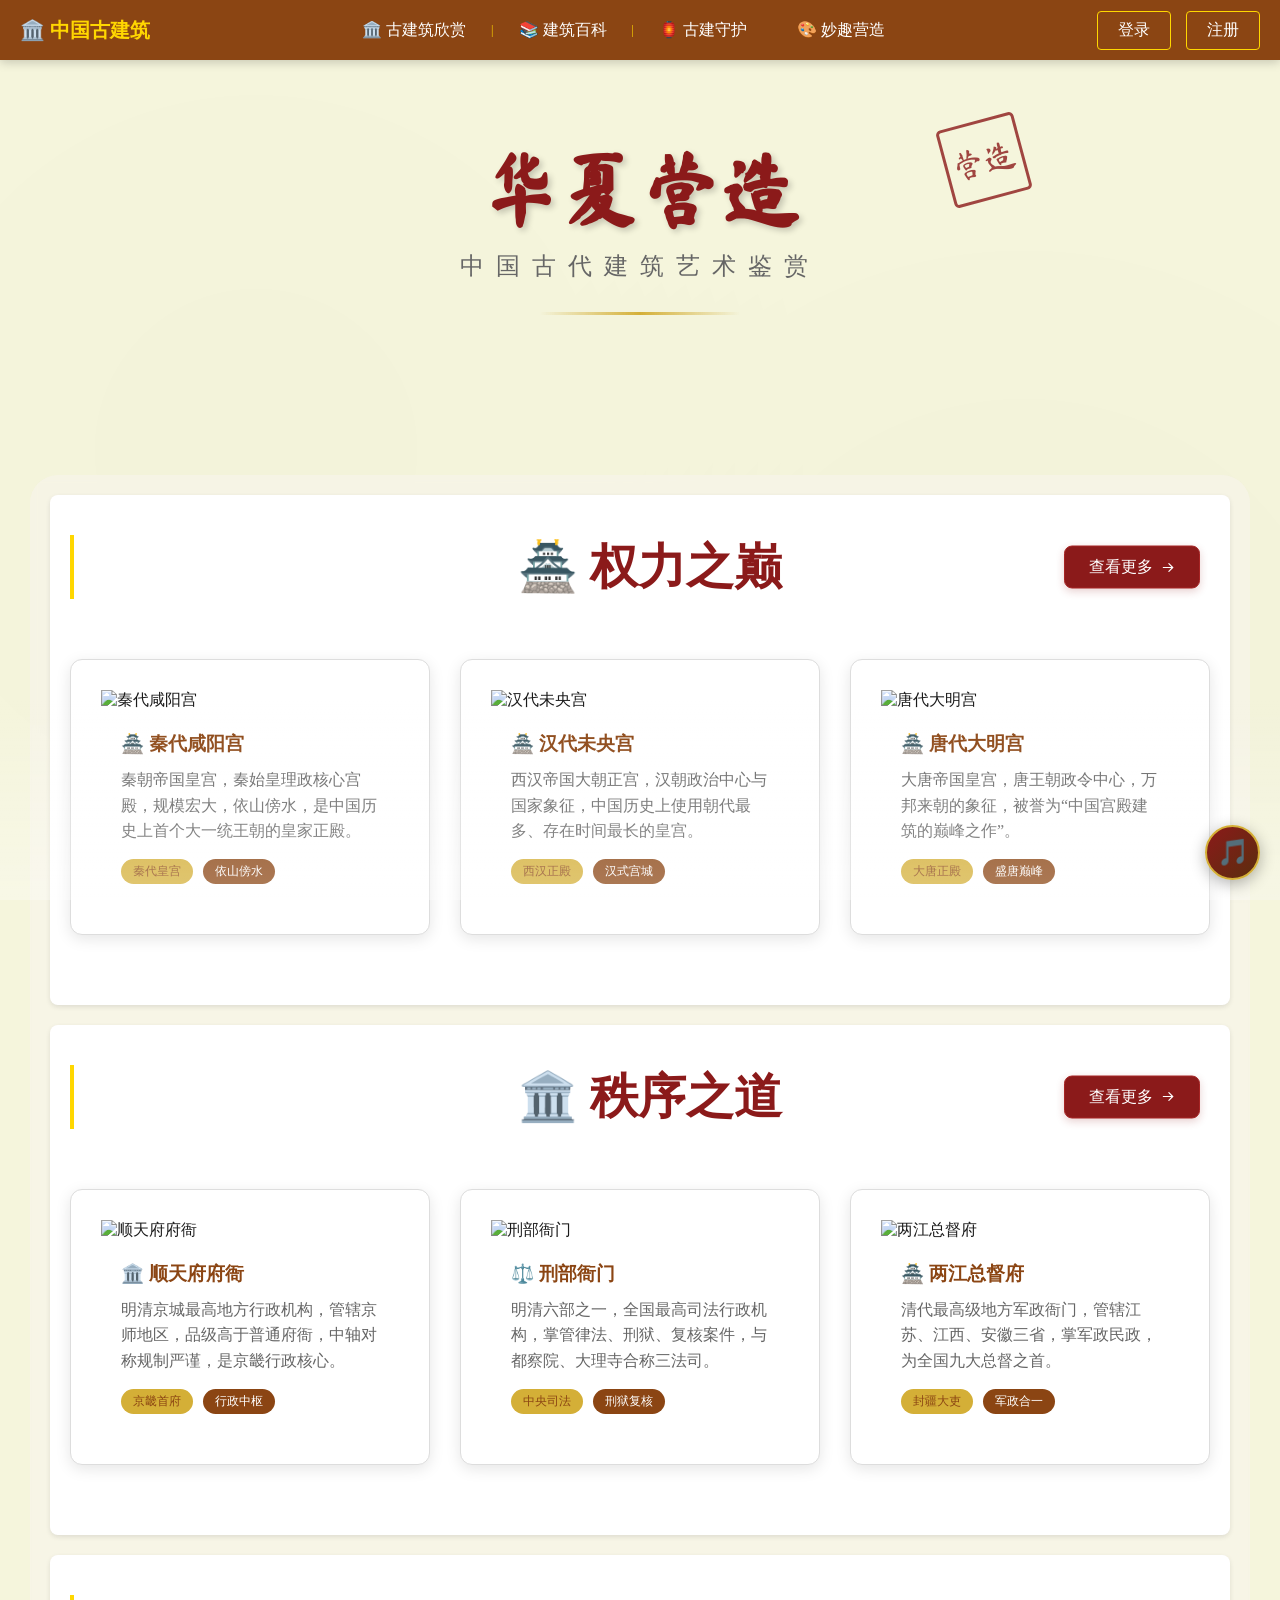
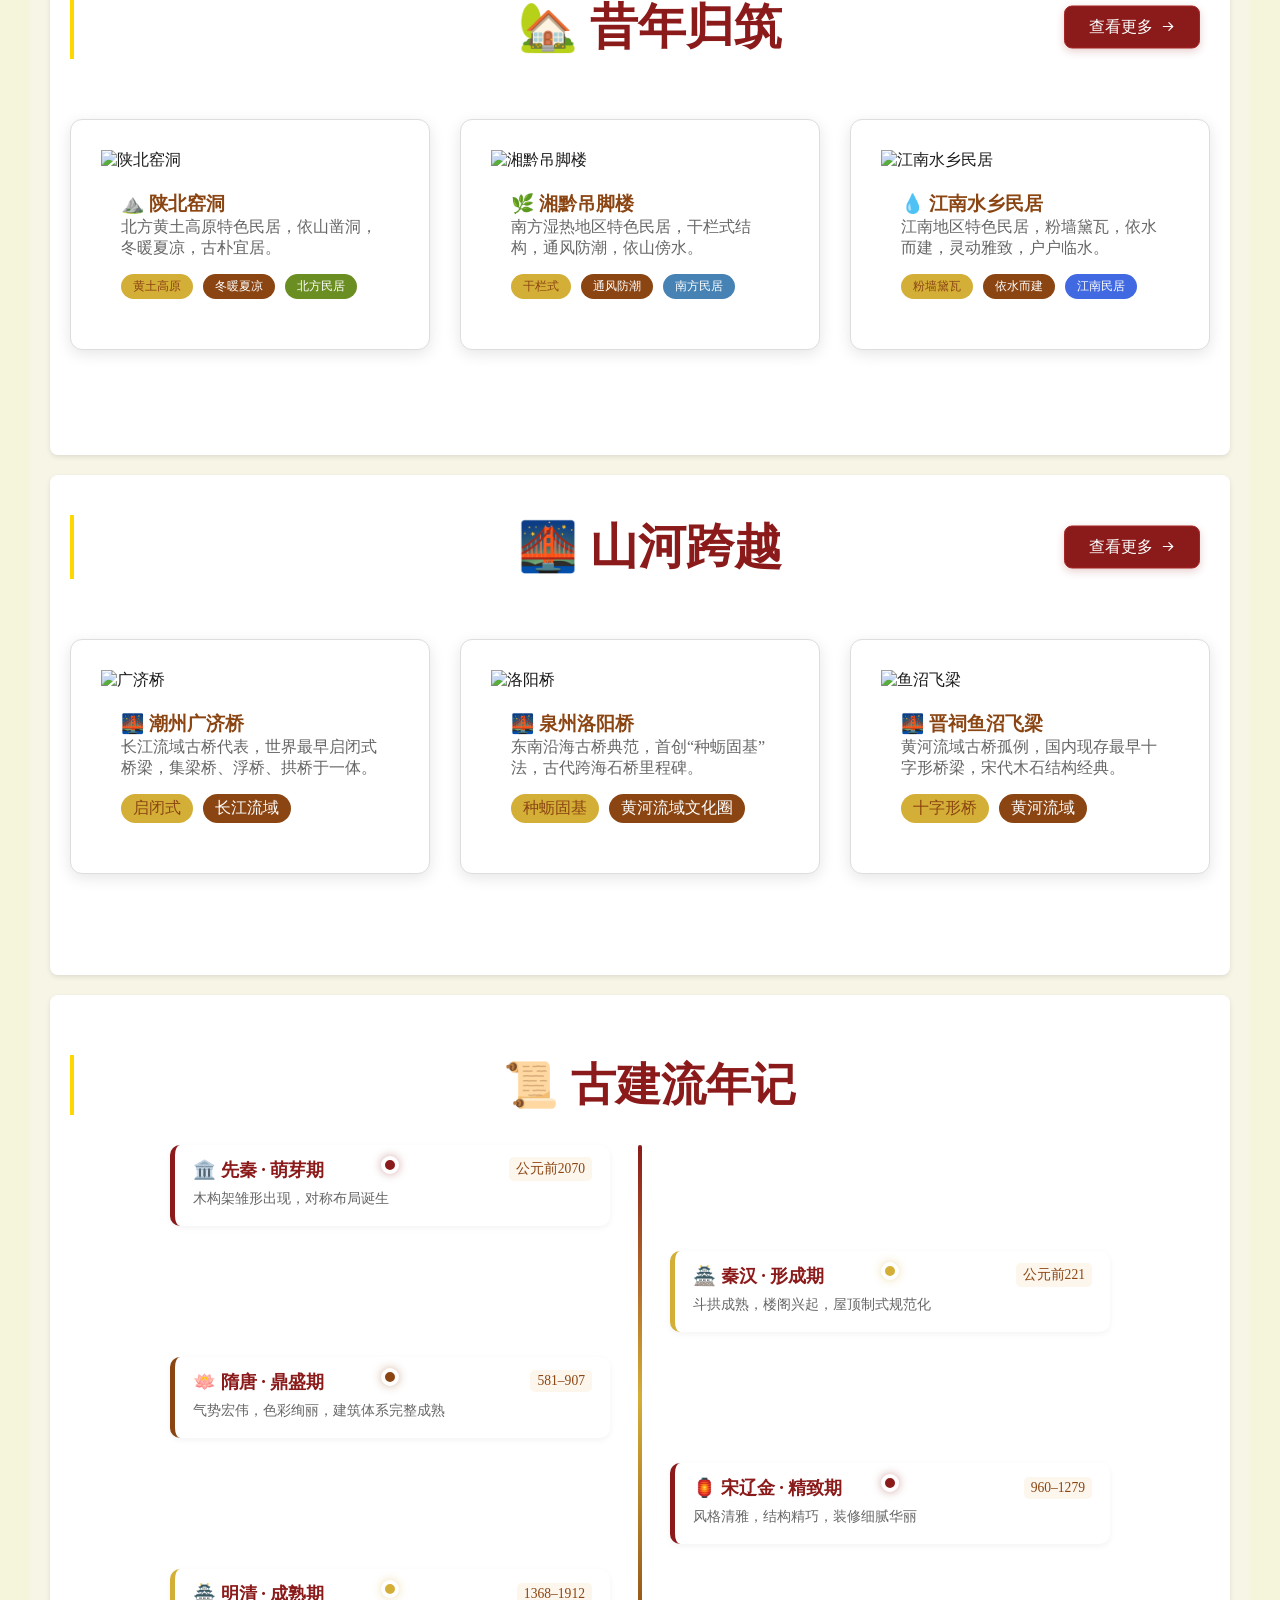
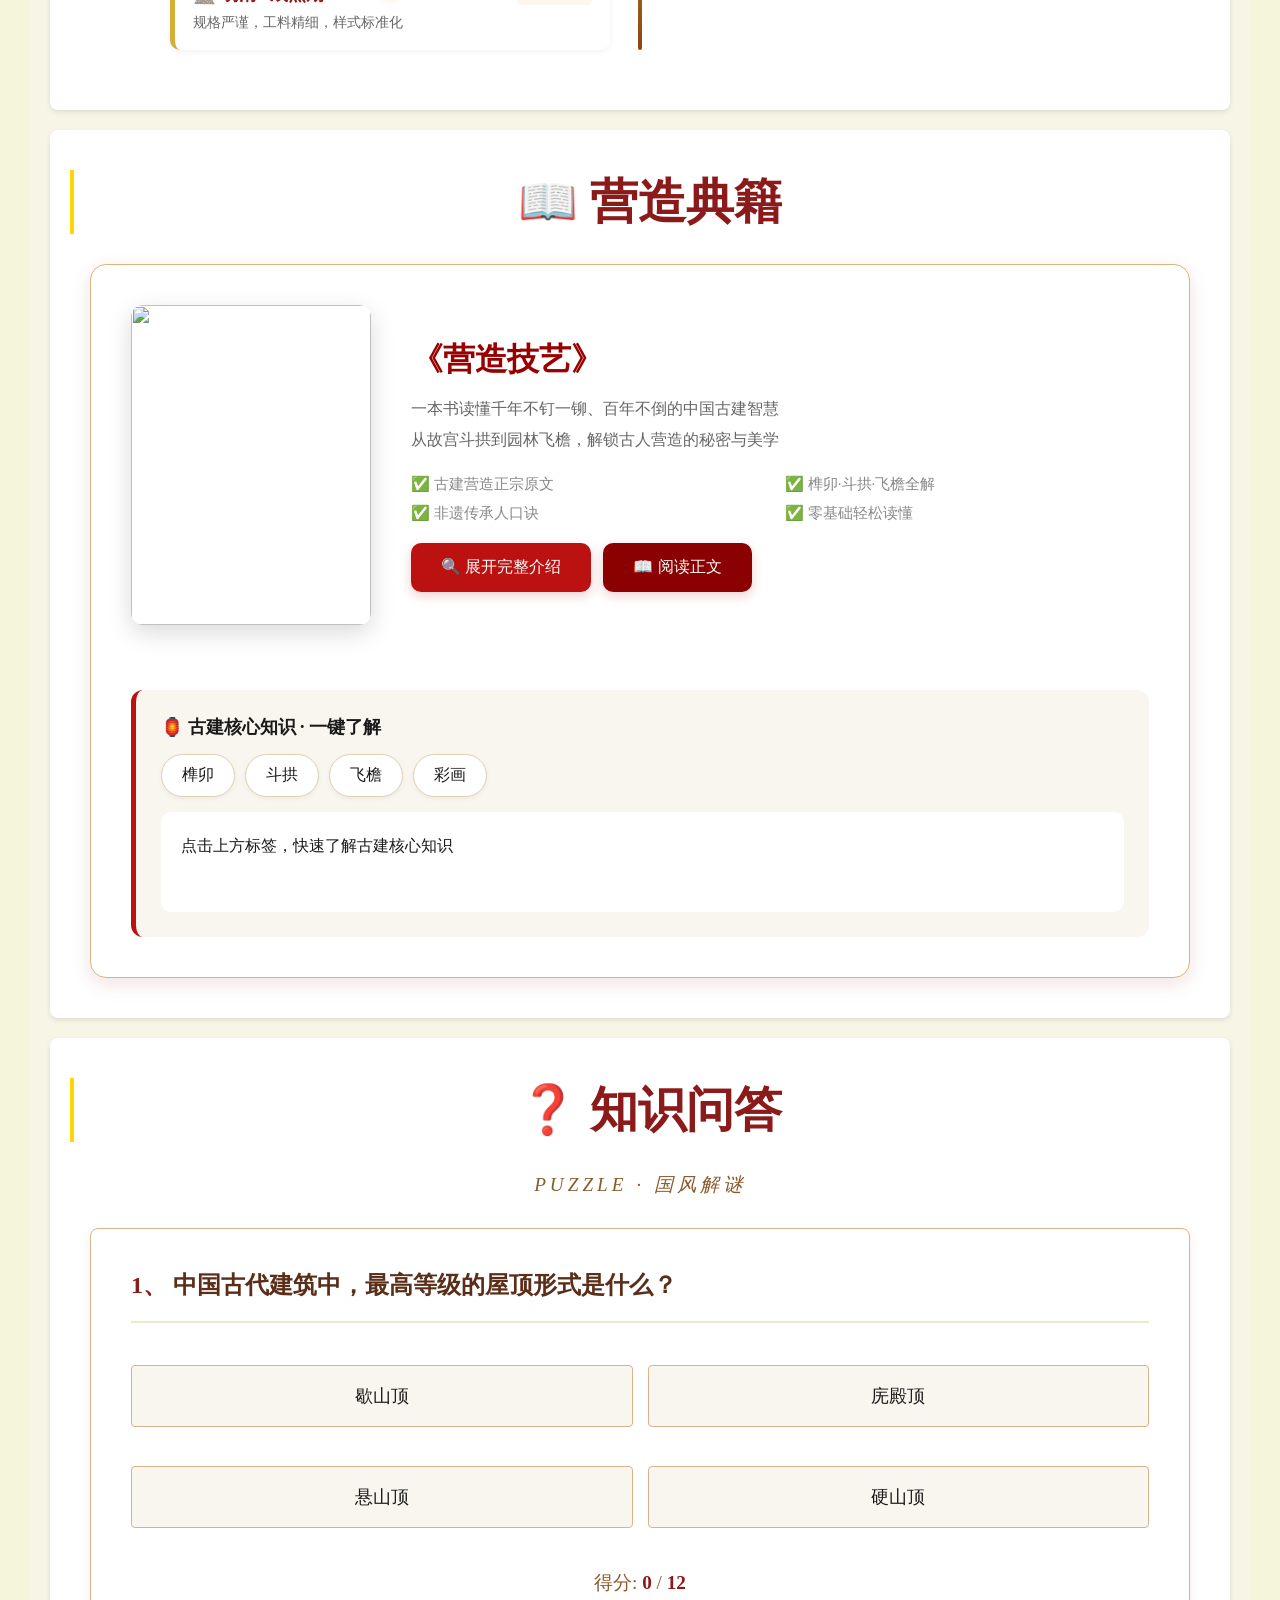
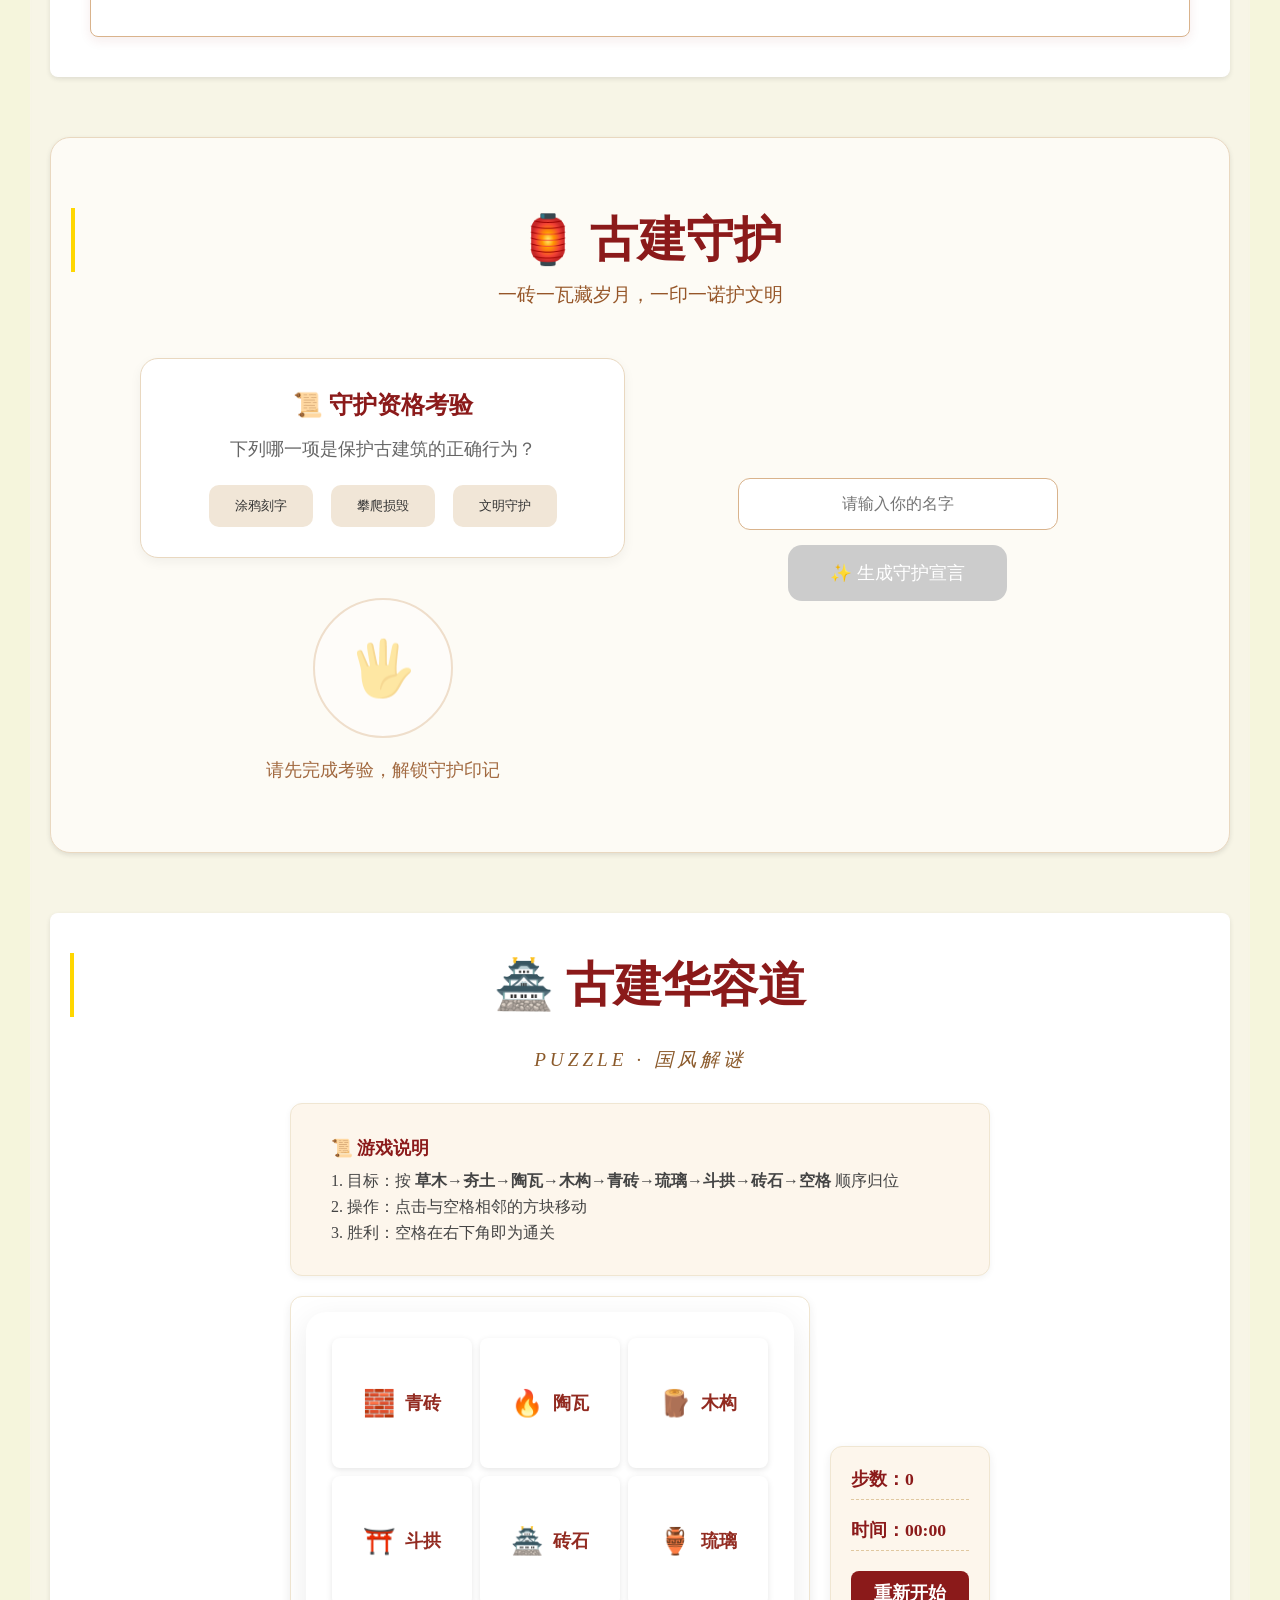
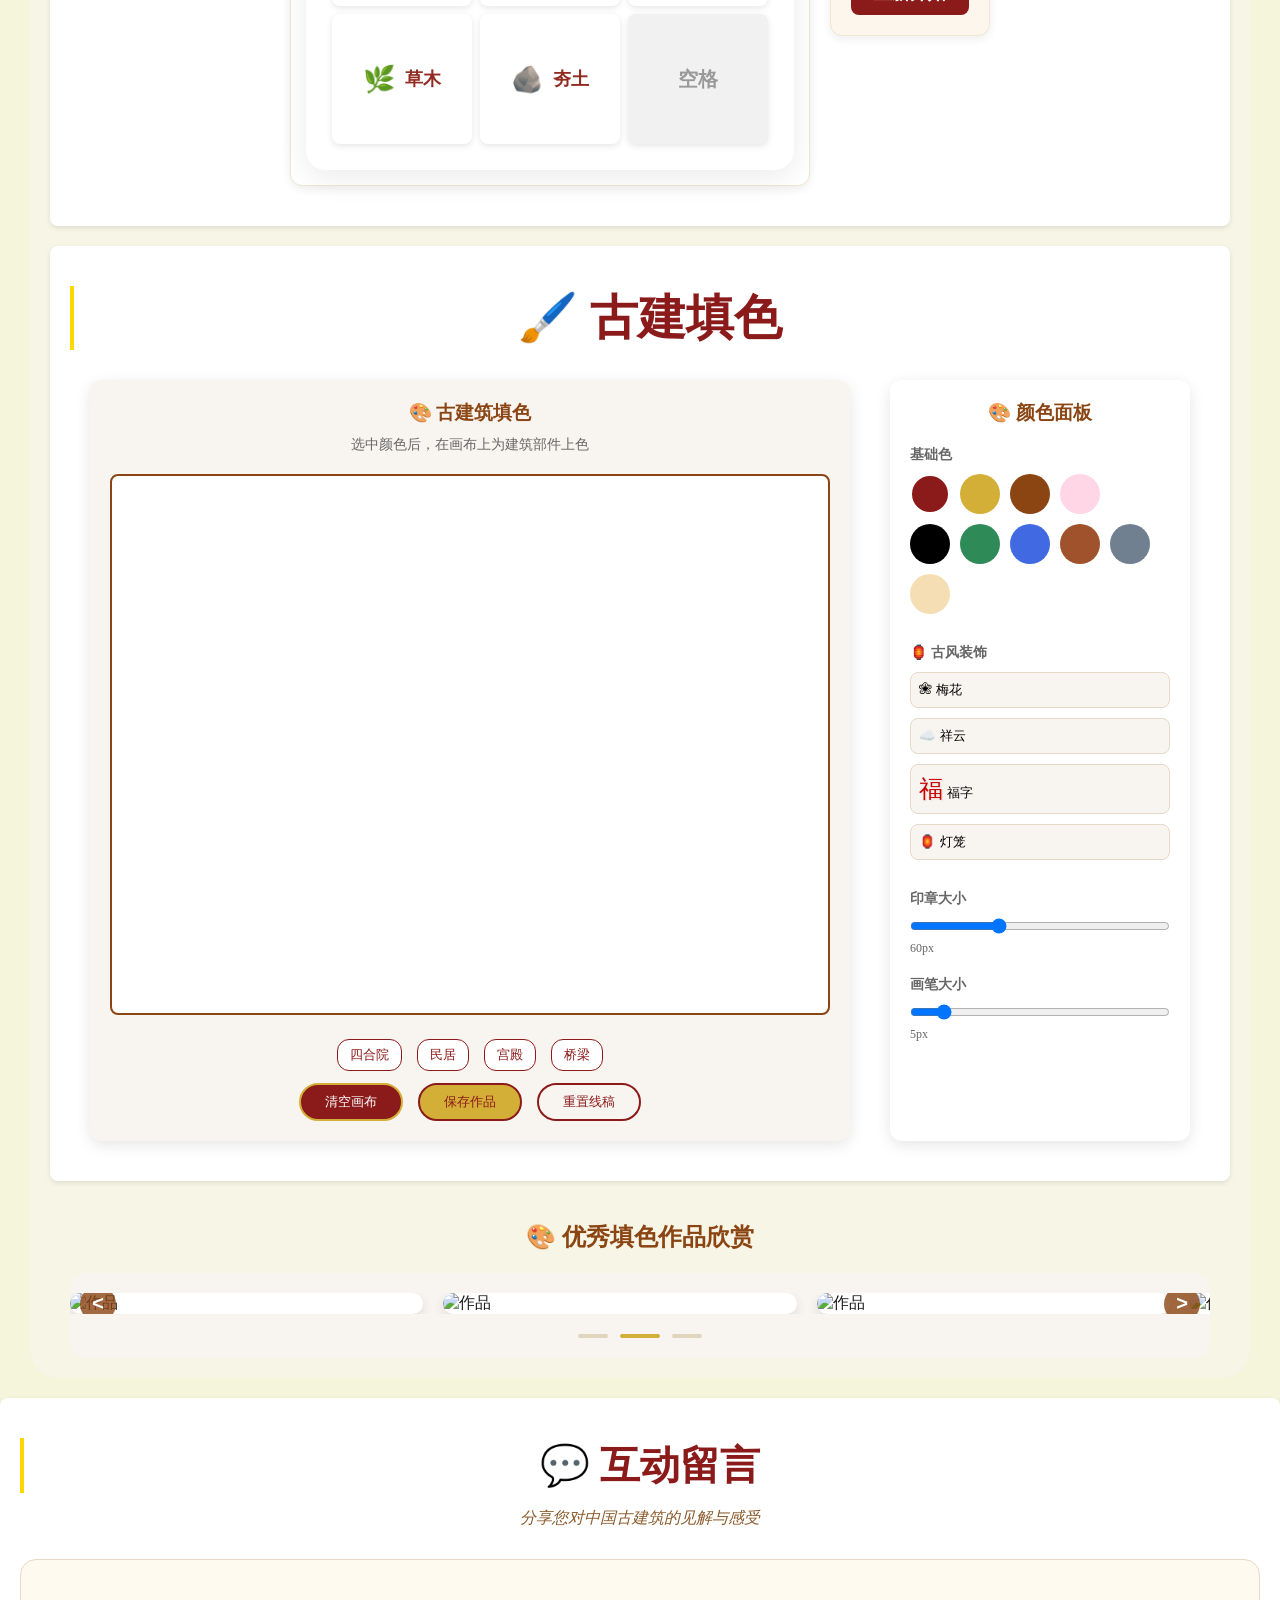
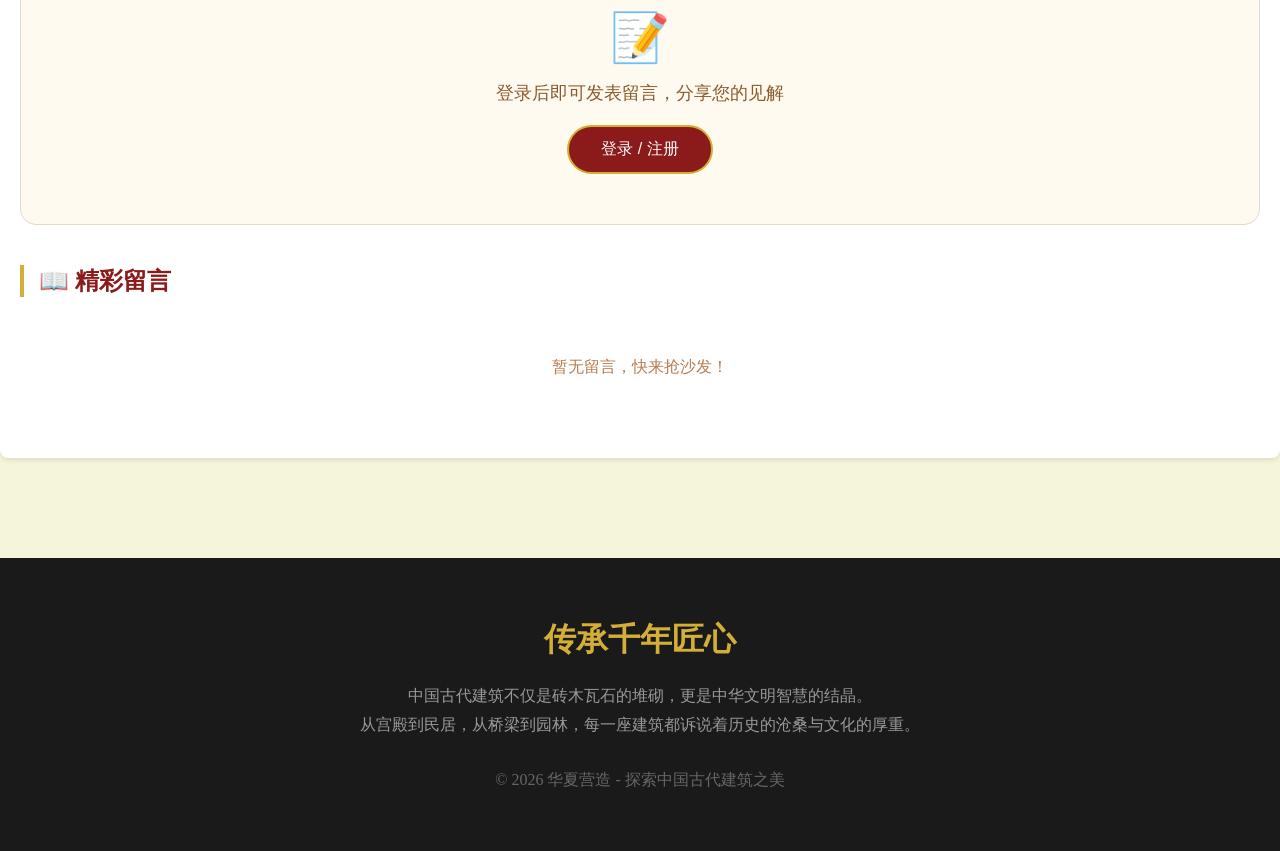
==== commit 8d7ba6ef: "Add files via upload" ====
--- a/index.html
+++ b/index.html
@@ -19,10 +19,7 @@
         }
       }
     </script>
-	<script>
-		window.location.hash = '#top';
-	</script>
-    
+
     <!-- 自定义样式 -->
     <link rel="stylesheet" href="css/style.css">
     <link rel="stylesheet" href="css/components.css">
@@ -31,6 +28,119 @@
 
 <!-- 古风花瓣飘落特效 -->
 <style>
+/* 圆点脉冲动画 */
+.timeline-dot {
+  width:18px; height:18px;
+  background:#8B1A1A;
+  border-radius:50%;
+  position:absolute;
+  left:50%; top:20px;
+  transform:translate(-50%,-50%);
+  border:4px solid #fff;
+  box-shadow:0 0 10px #8B1A1A66;
+}
+.timeline-dot.gold { background:#D4AF37; box-shadow:0 0 10px #D4AF3766; }
+.timeline-dot.brown { background:#8B4513; box-shadow:0 0 10px #8B451366; }
+
+.pulse {
+  animation: pulse 2s infinite;
+}
+@keyframes pulse {
+  0% { box-shadow:0 0 0 0 rgba(255,255,255,0.3); }
+  70% { box-shadow:0 0 0 10px rgba(255,255,255,0); }
+  100% { box-shadow:0 0 0 0 rgba(255,255,255,0); }
+}
+
+/* 卡片样式 */
+.card {
+  background:#fff;
+  border-radius:16px;
+  padding:28px;
+  box-shadow:0 6px 18px rgba(0,0,0,0.06);
+  border-left:5px solid #8B1A1A;
+  cursor:pointer;
+  transition:all 0.35s cubic-bezier(0.165, 0.84, 0.44, 1);
+}
+.card.gold-line { border-left-color: #D4AF37; }
+.card.brown-line { border-left-color: #8B4513; }
+
+.year-tag {
+  background:#8B1A1A;
+  color:#fff;
+  padding:4px 10px;
+  border-radius:12px;
+  font-size:12px;
+}
+.year-tag.gold { background:#D4AF37; }
+.year-tag.brown { background:#8B4513; }
+
+/* 悬停 */
+.card:hover {
+  transform: translateY(-6px) scale(1.02);
+  box-shadow: 0 12px 28px rgba(0,0,0,0.1);
+}
+
+/* 展开动画 */
+.detail {
+  max-height:0;
+  overflow:hidden;
+  transition: max-height 0.5s ease, opacity 0.4s ease;
+  opacity:0;
+  margin-top:0;
+}
+.timeline-card.open .detail {
+  max-height: 250px;
+  opacity:1;
+  margin-top:12px;
+}
+.timeline-card.open .card {
+  transform: scale(1.02);
+  box-shadow: 0 15px 30px rgba(0,0,0,0.12);
+}
+
+/* 进入视口动画 */
+.timeline-card {
+  opacity: 0;
+  transform: translateY(40px) scale(0.95);
+  transition: all 0.9s cubic-bezier(0.19, 1, 0.22, 1);
+}
+.timeline-card.visible {
+  opacity: 1;
+  transform: translateY(0) scale(1);
+}
+
+/* 点击震动 */
+.card.active {
+  animation: clickVibe 0.25s ease;
+}
+@keyframes clickVibe {
+  0%{transform:scale(1);}
+  50%{transform:scale(1.03);}
+  100%{transform:scale(1);}
+}
+
+/* 在index.html的<style>标签内新增以下样式（建议放在最上方） */
+/* 统一模块容器样式 - 所有模块共用 */
+.unified-section {
+  max-width: 1200px; /* 统一最大宽度 */
+  margin: 0 auto 80px auto; /* 上下间距80px，左右居中 */
+  padding: 0 20px; /* 响应式内边距（小屏幕留白） */
+}
+/* 模块标题统一样式 */
+.section-title {
+  font-size: 3em; 
+  color: var(--primary-red); 
+  text-align: center; 
+  margin-bottom: 30px;
+  font-family: 'Ma Shan Zheng', cursive; /* 统一书法字体 */
+}
+/* 模块内容区（卡片/交互区域）统一约束 */
+.section-content {
+  width: 100%;
+  max-width: 1160px; /* 比外层容器少40px（左右各20px内边距） */
+  margin: 0 auto;
+}
+
 * {
     margin: 0;
     padding: 0;
@@ -78,11 +188,7 @@
     100% { transform: rotate(180deg) translateX(-30px); }
 }
 
-.container {
-            max-width: 900px;
-            margin: 0 auto;
-            padding: 40px 20px;
-        }
+
         /* 标题样式 */
         #pageTitle { /* 新增ID */
             text-align: center;
@@ -299,37 +405,36 @@
         <div class="nav-links">
             <!-- 一级菜单1：古建筑欣赏（含二级下拉菜单） -->
             <div class="dropdown">
-                <a href="#" class="dropbtn">🏛️ 古建筑欣赏</a>
+                <a href="#palace" class="dropbtn">🏛️ 古建筑欣赏</a>
                 <div class="dropdown-content">
-                    <a href="#palace">🏯 皇家宫殿</a>
-                    <a href="#official">🏛️ 官府衙门</a>
-                    <a href="#folk">🏡 民居建筑</a>
-                    <a href="#bridge">🌉 古桥名迹</a>
+                    <a href="#palace">🏯 权力之巅</a>
+                    <a href="#official">🏛️ 秩序之道 </a>
+                    <a href="#folk">🏡 昔年归筑</a>
+                    <a href="#bridge">🌉 山河跨越</a>
                 </div>
             </div>
             <span>|</span>
             
-            <!-- 一级菜单2：建筑大百科（含二级下拉菜单） -->
+            <!-- 一级菜单2：建筑百科（含二级下拉菜单） -->
             <div class="dropdown">
-                <a href="#" class="dropbtn">📚 建筑大百科</a>
+                <a href="#yingzaojiyi" class="dropbtn">📚 建筑百科</a>
                 <div class="dropdown-content">
-                    <a href="#quiz">❓ 知识问答</a>
-                    <a href="#timeline">📜 历史长河</a>
+                   <a href="#timeline">📜 古建流年记</a>
+					    <a href="#yingzaojiyi">🔨 营 造 典 籍</a>
+                    <a href="#quiz">❓ 知 识 问 答</a>	
+                    
                 </div>
             </div>
             <span>|</span>
             
-            <!-- 一级菜单3：营造技艺（无下拉，直接跳转） -->
-            <a href="#structure" class="direct-link">🔨 营造技艺</a>
-            <span>|</span>
-            
+			<a href="#protect" class="nav-btn">🏮 古建守护</a>
             <!-- 一级菜单4：3D模型上色（无下拉，直接跳转） -->
 			
 			 <div class="dropdown">
-                <a href="#" class="dropbtn">🎨 妙趣营造</a>
+                <a href="#3dmodel" class="dropbtn">🎨 妙趣营造</a>
                 <div class="dropdown-content">
                     <a href="#3dmodel">🏯 古建华容道</a>
-                    <a href="#coloring-model">🖌️ 古建填色</a>
+                    <a href="#coloring-model">🖌️ 古 建 填 色</a>
                 </div>
             </div>
                 </div>
@@ -382,215 +487,762 @@
 
     <!-- 页面主要内容 -->
 	<div class="main-content">
-		
-		<!-- ========== 皇家宫殿模块 ========== -->
-		<div id="palace" class="section">
-			<h2 class="font-calligraphy" style="font-size: 3em; color: var(--primary-red); text-align: center; margin-bottom: 30px;">🏯 皇家宫殿</h2>
-			<div style="display: grid; grid-template-columns: repeat(auto-fit, minmax(300px, 1fr)); gap: 30px;">
-				<!-- 紫禁城卡片 -->
-				<div class="building-card" onclick="openModal('forbidden')" style="cursor: pointer; background: white; border-radius: 12px; overflow: hidden; box-shadow: 0 4px 15px rgba(0,0,0,0.1); transition: transform 0.3s;">
-					<img src="image/zjc.jpg" alt="北京紫禁城" style="width: 100%; height: 220px; object-fit: cover;">
-					<div style="padding: 20px;">
-						<h3 style="color: #8B4513; margin-bottom: 10px;">🏯 北京紫禁城</h3>
-						<p style="color: #666; line-height: 1.6;">明清两代皇宫，世界现存规模最大的木质结构古建筑群。中轴对称，前朝后寝，体现皇权至高无上。</p>
-						<div style="margin-top: 15px; display: flex; gap: 10px;">
-							<span style="background: #D4AF37; color: #8B4513; padding: 4px 12px; border-radius: 20px; font-size: 12px;">九开间</span>
-							<span style="background: #8B4513; color: white; padding: 4px 12px; border-radius: 20px; font-size: 12px;">重檐庑殿顶</span>
-						</div>
-					</div>
-				</div>
-				<!-- 布达拉宫卡片 -->
-				<div class="building-card" onclick="openModal('potala')" style="cursor: pointer; background: white; border-radius: 12px; overflow: hidden; box-shadow: 0 4px 15px rgba(0,0,0,0.1);">
-					<img src="image/budalagong.jpg" alt="拉萨布达拉宫" style="width: 100%; height: 220px; object-fit: cover;">
-					<div style="padding: 20px;">
-						<h3 style="color: #8B4513; margin-bottom: 10px;">🏔️ 拉萨布达拉宫</h3>
-						<p style="color: #666; line-height: 1.6;">集宫殿、城堡和寺院于一体的宏伟建筑，依山而建，气势雄伟，是藏式古建筑的杰出代表。</p>
-						<div style="margin-top: 15px; display: flex; gap: 10px;">
-							<span style="background: #D4AF37; color: #8B4513; padding: 4px 12px; border-radius: 20px; font-size: 12px;">依山而建</span>
-							<span style="background: #8B4513; color: white; padding: 4px 12px; border-radius: 20px; font-size: 12px;">藏式风格</span>
-						</div>
-					</div>
-				</div>
-			</div>
-		</div>
-
-		<!-- ========== 官府衙门模块 ========== -->
-		<div id="official" class="section">
-			<h2 class="font-calligraphy" style="font-size: 3em; color: var(--primary-red); text-align: center; margin-bottom: 30px;">🏛️ 官府衙门</h2>
-			<div style="display: grid; grid-template-columns: repeat(auto-fit, minmax(300px, 1fr)); gap: 30px;">
-				<!-- 平遥县衙卡片 -->
-				<div class="building-card" onclick="openModal('county')" style="cursor: pointer; background: white; border-radius: 12px; overflow: hidden; box-shadow: 0 4px 15px rgba(0,0,0,0.1);">
-					<img src="image/pyxy.jpg" alt="平遥县衙" style="width: 100%; height: 220px; object-fit: cover;">
-					<div style="padding: 20px;">
-						<h3 style="color: #8B4513; margin-bottom: 10px;">🏛️ 平遥县衙</h3>
-						<p style="color: #666; line-height: 1.6;">中国现存规模最大的县衙，始建于北魏，定型于元明清。六进院落，中轴对称，左文右武，前朝后寝。</p>
-						<div style="margin-top: 15px; display: flex; gap: 10px;">
-							<span style="background: #D4AF37; color: #8B4513; padding: 4px 12px; border-radius: 20px;">六进院落</span>
-							<span style="background: #8B4513; color: white; padding: 4px 12px; border-radius: 20px;">明代遗构</span>
-						</div>
-					</div>
-				</div>
-				<!-- 曲阜孔庙卡片 -->
-				<div class="building-card" onclick="openModal('confucius')" style="cursor: pointer; background: white; border-radius: 12px; overflow: hidden; box-shadow: 0 4px 15px rgba(0,0,0,0.1);">
-					<img src="image/km.jpg" alt="曲阜孔庙" style="width: 100%; height: 220px; object-fit: cover;">
-					<div style="padding: 20px;">
-						<h3 style="color: #8B4513; margin-bottom: 10px;">📖 曲阜孔庙</h3>
-						<p style="color: #666; line-height: 1.6;">祭祀孔子的礼制建筑群，九进院落，贯穿在一条中轴线上，左右对称排列，宏伟壮丽。</p>
-						<div style="margin-top: 15px; display: flex; gap: 10px;">
-							<span style="background: #D4AF37; color: #8B4513; padding: 4px 12px; border-radius: 20px;">九进院落</span>
-							<span style="background: #8B4513; color: white; padding: 4px 12px; border-radius: 20px;">礼制建筑</span>
-						</div>
-					</div>
-				</div>
-			</div>
-		</div>
-
-		<!-- ========== 民居建筑模块 ========== -->
-		<div id="folk" class="section">
-			<h2 class="font-calligraphy" style="font-size: 3em; color: var(--primary-red); text-align: center; margin-bottom: 30px;">🏡 民居建筑</h2>
-			<div style="display: grid; grid-template-columns: repeat(auto-fit, minmax(280px, 1fr)); gap: 30px;">
-				<!-- 四合院卡片 -->
-				<div class="building-card" onclick="openModal('courtyard')" style="cursor: pointer; background: white; border-radius: 12px; overflow: hidden; box-shadow: 0 4px 15px rgba(0,0,0,0.1);">
-					<img src="image/siheyuan.jpg" alt="北京四合院" style="width: 100%; height: 200px; object-fit: cover;">
-					<div style="padding: 20px;">
-						<h3 style="color: #8B4513;">🏠 北京四合院</h3>
-						<p style="color: #666;">中轴对称，坐北朝南，封闭式布局，体现宗法礼制。</p>
-					</div>
-				</div>
-				<!-- 土楼卡片 -->
-				<div class="building-card" onclick="openModal('tulou')" style="cursor: pointer; background: white; border-radius: 12px; overflow: hidden; box-shadow: 0 4px 15px rgba(0,0,0,0.1);">
-					<img src="image/tulou.jpg" alt="福建土楼" style="width: 100%; height: 200px; object-fit: cover;">
-					<div style="padding: 20px;">
-						<h3 style="color: #8B4513;">🏯 福建土楼</h3>
-						<p style="color: #666;">圆形或方形围合式民居，防御性强，聚族而居。</p>
-					</div>
-				</div>
-				<!-- 徽派建筑卡片 -->
-				<div class="building-card" onclick="openModal('hui')" style="cursor: pointer; background: white; border-radius: 12px; overflow: hidden; box-shadow: 0 4px 15px rgba(0,0,0,0.1);">
-					<img src="image/huipai.jpg" alt="徽派建筑" style="width: 100%; height: 200px; object-fit: cover;">
-					<div style="padding: 20px;">
-						<h3 style="color: #8B4513;">🏛️ 徽派建筑</h3>
-						<p style="color: #666;">白墙黛瓦，马头墙，四水归堂，雕梁画栋。</p>
-					</div>
-				</div>
-			</div>
-		</div>
-
-		<!-- ========== 古桥名迹模块 ========== -->
-		<div id="bridge" class="section">
-			<h2 class="font-calligraphy" style="font-size: 3em; color: var(--primary-red); text-align: center; margin-bottom: 30px;">🌉 古桥名迹</h2>
-			<div style="display: grid; grid-template-columns: repeat(auto-fit, minmax(300px, 1fr)); gap: 30px;">
-				<!-- 赵州桥卡片 -->
-				<div class="building-card" onclick="openModal('zhaozhou')" style="cursor: pointer; background: white; border-radius: 12px; overflow: hidden; box-shadow: 0 4px 15px rgba(0,0,0,0.1);">
-					<img src="image/zzq.jpg" alt="赵州桥" style="width: 100%; height: 220px; object-fit: cover;">
-					<div style="padding: 20px;">
-						<h3 style="color: #8B4513;">🌉 赵州桥（安济桥）</h3>
-						<p style="color: #666;">隋代李春设计建造，世界上现存最古老的石拱桥。</p>
-						<div style="margin-top: 15px; display: flex; gap: 10px;">
-							<span style="background: #D4AF37; color: #8B4513; padding: 4px 12px; border-radius: 20px;">敞肩拱</span>
-							<span style="background: #8B4513; color: white; padding: 4px 12px; border-radius: 20px;">隋代</span>
-						</div>
-					</div>
-				</div>
-				<!-- 卢沟桥卡片 -->
-				<div class="building-card" onclick="openModal('luzhou')" style="cursor: pointer; background: white; border-radius: 12px; overflow: hidden; box-shadow: 0 4px 15px rgba(0,0,0,0.1);">
-					<img src="image/lgq.jpg" alt="卢沟桥" style="width: 100%; height: 220px; object-fit: cover;">
-					<div style="padding: 20px;">
-						<h3 style="color: #8B4513;">🌉 卢沟桥</h3>
-						<p style="color: #666;">北京现存最古老的石造联拱桥，桥身石狮501个。</p>
-						<div style="margin-top: 15px; display: flex; gap: 10px;">
-							<span style="background: #D4AF37; color: #8B4513; padding: 4px 12px; border-radius: 20px;">联拱石桥</span>
-							<span style="background: #8B4513; color: white; padding: 4px 12px; border-radius: 20px;">石狮501个</span>
-						</div>
-					</div>
-				</div>
-			</div>
-		</div>
-
-		<!-- ========== 营造技艺模块 ========== -->
-		<div id="structure" class="section">
-			<h2 class="font-calligraphy" style="font-size: 3em; color: var(--primary-red); text-align: center; margin-bottom: 30px;">🔨 营造技艺</h2>
-			<div class="tech-box">
-				<div class="tech-layout">
-					<div class="struct-diagram" id="structDiagram">
-						<div class="struct-part part-roof" data-part="roof"></div>
-						<div class="struct-part part-wall" data-part="wall"></div>
-						<div class="struct-part part-base" data-part="base"></div>
-					</div>
-					<div class="tech-info" id="techInfo">
-						<div class="tech-card" data-part="roof">
-							<h4>🏛️ 屋顶</h4>
-							<p>四坡五脊的庑殿顶，最高等级屋顶形式。屋面曲线"反宇向阳"，既利于排水，又显飞动之美。</p>
-						</div>
-						<div class="tech-card" data-part="wall">
-							<h4>🚪 屋身</h4>
-							<p>立柱承重，墙体仅作围护。"墙倒屋不塌"是中国木构架建筑的精髓所在。</p>
-						</div>
-						<div class="tech-card" data-part="base">
-							<h4>🪨 台基</h4>
-							<p>石质基础，防潮稳固。台基越高，建筑等级越高。须弥座为最高级形式。</p>
-						</div>
-					</div>
-				</div>
-			</div>
-		</div>
-<div class="container" id="quiz"> <!-- 新增ID -->
-        <!-- 页面标题 - 匹配参考图的“建筑·华容道”样式 -->
-        <h1 id="pageTitle">❓ 知识问答</h1>
-        <p id="pageSubtitle">PUZZLE · 国风解谜</p>
-
+	<!-- ========== 皇家宫殿模块 ========== -->
+<div id="palace" class="section">
+    <!-- 标题容器：标题居中 + 按钮右对齐 -->
+    <div style="position: relative; margin-bottom: 30px; text-align: center;">
+        <h2 class="font-calligraphy" style="font-size: 3em; color: var(--primary-red); margin: 0;">🏯 权力之巅</h2>
+        <!-- 更多按钮：绝对定位在标题下方右侧 -->
+        <a href="gongdian.html" target="_blank" style="
+            position: absolute;
+            top: 50%;
+            right: 10px;
+            transform: translateY(-50%);
+            display: inline-flex;
+            align-items: center;
+            gap: 8px;
+            padding: 10px 24px;
+            background: #8B1A1A;
+            color: white;
+            font-size: 16px;
+            font-weight: 500;
+            border-radius: 8px;
+            text-decoration: none;
+            box-shadow: 0 3px 8px rgba(139,26,26,0.2);
+            transition: all 0.3s ease;
+            border: 1px solid #A62424;
+            /* 小屏幕下按钮自适应 */
+            @media (max-width: 768px) {
+                position: static;
+                transform: none;
+                margin-top: 15px;
+            }
+        " onmouseover="this.style.background='#A62424'; this.style.transform='translateY(-50%) scale(1.05)'; this.style.boxShadow='0 5px 12px rgba(139,26,26,0.3)'" onmouseout="this.style.background='#8B1A1A'; this.style.transform='translateY(-50%) scale(1)'; this.style.boxShadow='0 3px 8px rgba(139,26,26,0.2)'">
+            <span>查看更多</span>
+            <svg width="14" height="14" viewBox="0 0 24 24" fill="none" xmlns="http://www.w3.org/2000/svg">
+                <path d="M13.5 5.5L20 12L13.5 18.5" stroke="white" stroke-width="2" stroke-linecap="round" stroke-linejoin="round"/>
+                <path d="M20 12H4" stroke="white" stroke-width="2" stroke-linecap="round" stroke-linejoin="round"/>
+            </svg>
+        </a>
+    </div>
+
+    <!-- 宫殿卡片网格 -->
+    <div style="display: grid; grid-template-columns: repeat(auto-fit, minmax(300px, 1fr)); gap: 30px;">
+        <!-- 秦代 咸阳宫 卡片 -->
+        <div class="building-card" onclick="openModal('xianyang')" style="cursor: pointer; background: white; border-radius: 12px; overflow: hidden; box-shadow: 0 4px 15px rgba(0,0,0,0.1); transition: transform 0.3s;">
+            <img src="image/xianyang.jpg" alt="秦代咸阳宫" style="width: 100%; height: 220px; object-fit: cover;">
+            <div style="padding: 20px;">
+                <h3 style="color: #8B4513; margin-bottom: 10px;">🏯 秦代咸阳宫</h3>
+                <p style="color: #666; line-height: 1.6;">秦朝帝国皇宫，秦始皇理政核心宫殿，规模宏大，依山傍水，是中国历史上首个大一统王朝的皇家正殿。</p>
+                <div style="margin-top: 15px; display: flex; gap: 10px;">
+                    <span style="background: #D4AF37; color: #8B4513; padding: 4px 12px; border-radius: 20px; font-size: 12px;">秦代皇宫</span>
+                    <span style="background: #8B4513; color: white; padding: 4px 12px; border-radius: 20px; font-size: 12px;">依山傍水</span>
+                </div>
+            </div>
+        </div>
+        <!-- 汉代 未央宫 卡片 -->
+        <div class="building-card" onclick="openModal('weiyang')" style="cursor: pointer; background: white; border-radius: 12px; overflow: hidden; box-shadow: 0 4px 15px rgba(0,0,0,0.1);">
+            <img src="image/weiyang.jpg" alt="汉代未央宫" style="width: 100%; height: 220px; object-fit: cover;">
+            <div style="padding: 20px;">
+                <h3 style="color: #8B4513; margin-bottom: 10px;">🏯 汉代未央宫</h3>
+                <p style="color: #666; line-height: 1.6;">西汉帝国大朝正宫，汉朝政治中心与国家象征，中国历史上使用朝代最多、存在时间最长的皇宫。</p>
+                <div style="margin-top: 15px; display: flex; gap: 10px;">
+                    <span style="background: #D4AF37; color: #8B4513; padding: 4px 12px; border-radius: 20px; font-size: 12px;">西汉正殿</span>
+                    <span style="background: #8B4513; color: white; padding: 4px 12px; border-radius: 20px; font-size: 12px;">汉式宫城</span>
+                </div>
+            </div>
+        </div>
+        <!-- 唐代 大明宫 卡片 -->
+        <div class="building-card" onclick="openModal('daming')" style="cursor: pointer; background: white; border-radius: 12px; overflow: hidden; box-shadow: 0 4px 15px rgba(0,0,0,0.1); transition: transform 0.3s;">
+            <img src="image/daminggaong.jpg" alt="唐代大明宫" style="width: 100%; height: 220px; object-fit: cover;">
+            <div style="padding: 20px;">
+                <h3 style="color: #8B4513; margin-bottom: 10px;">🏯 唐代大明宫</h3>
+                <p style="color: #666; line-height: 1.6;">大唐帝国皇宫，唐王朝政令中心，万邦来朝的象征，被誉为“中国宫殿建筑的巅峰之作”。</p>
+                <div style="margin-top: 15px; display: flex; gap: 10px;">
+                    <span style="background: #D4AF37; color: #8B4513; padding: 4px 12px; border-radius: 20px; font-size: 12px;">大唐正殿</span>
+                    <span style="background: #8B4513; color: white; padding: 4px 12px; border-radius: 20px; font-size: 12px;">盛唐巅峰</span>
+                </div>
+            </div>
+        </div>
+    </div>
+</div>
+
+<!-- ========== 官府衙门模块 ========== -->
+<div id="official" class="section">
+    <!-- 标题容器：标题居中 + 按钮右对齐 -->
+    <div style="position: relative; margin-bottom: 30px; text-align: center;">
+        <h2 class="font-calligraphy" style="font-size: 3em; color: var(--primary-red); margin: 0;">🏛️ 秩序之道</h2>
+        <!-- 更多按钮：绝对定位在标题下方右侧 -->
+        <a href="guanfu.html" target="_blank" style="
+            position: absolute;
+            top: 50%;
+            right: 10px;
+            transform: translateY(-50%);
+            display: inline-flex;
+            align-items: center;
+            gap: 8px;
+            padding: 10px 24px;
+            background: #8B1A1A;
+            color: white;
+            font-size: 16px;
+            font-weight: 500;
+            border-radius: 8px;
+            text-decoration: none;
+            box-shadow: 0 3px 8px rgba(139,26,26,0.2);
+            transition: all 0.3s ease;
+            border: 1px solid #A62424;
+            /* 小屏幕下按钮自适应 */
+            @media (max-width: 768px) {
+                position: static;
+                transform: none;
+                margin-top: 15px;
+            }
+        " onmouseover="this.style.background='#A62424'; this.style.transform='translateY(-50%) scale(1.05)'; this.style.boxShadow='0 5px 12px rgba(139,26,26,0.3)'" onmouseout="this.style.background='#8B1A1A'; this.style.transform='translateY(-50%) scale(1)'; this.style.boxShadow='0 3px 8px rgba(139,26,26,0.2)'">
+            <span>查看更多</span>
+            <svg width="14" height="14" viewBox="0 0 24 24" fill="none" xmlns="http://www.w3.org/2000/svg">
+                <path d="M13.5 5.5L20 12L13.5 18.5" stroke="white" stroke-width="2" stroke-linecap="round" stroke-linejoin="round"/>
+                <path d="M20 12H4" stroke="white" stroke-width="2" stroke-linecap="round" stroke-linejoin="round"/>
+            </svg>
+        </a>
+    </div>
+
+    <!-- 官府衙门卡片网格 -->
+    <div style="display: grid; grid-template-columns: repeat(auto-fit, minmax(300px, 1fr)); gap: 30px;">
+        <!-- 顺天府府衙 卡片（地方最高行政） -->
+        <div class="building-card" onclick="openModal('shuntian')" style="cursor: pointer; background: white; border-radius: 12px; overflow: hidden; box-shadow: 0 4px 15px rgba(0,0,0,0.1); transition: transform 0.3s;">
+            <img src="image/shuntianfu.jpg" alt="顺天府府衙" style="width: 100%; height: 220px; object-fit: cover;">
+            <div style="padding: 20px;">
+                <h3 style="color: #8B4513; margin-bottom: 10px;">🏛️ 顺天府府衙</h3>
+                <p style="color: #666; line-height: 1.6;">明清京城最高地方行政机构，管辖京师地区，品级高于普通府衙，中轴对称规制严谨，是京畿行政核心。</p>
+                <div style="margin-top: 15px; display: flex; gap: 10px;">
+                    <span style="background: #D4AF37; color: #8B4513; padding: 4px 12px; border-radius: 20px; font-size: 12px;">京畿首府</span>
+                    <span style="background: #8B4513; color: white; padding: 4px 12px; border-radius: 20px; font-size: 12px;">行政中枢</span>
+                </div>
+            </div>
+        </div>
+        <!-- 刑部衙门 卡片（中央司法） -->
+        <div class="building-card" onclick="openModal('xingbu')" style="cursor: pointer; background: white; border-radius: 12px; overflow: hidden; box-shadow: 0 4px 15px rgba(0,0,0,0.1);">
+            <img src="image/xingbu.jpg" alt="刑部衙门" style="width: 100%; height: 220px; object-fit: cover;">
+            <div style="padding: 20px;">
+                <h3 style="color: #8B4513; margin-bottom: 10px;">⚖️ 刑部衙门</h3>
+                <p style="color: #666; line-height: 1.6;">明清六部之一，全国最高司法行政机构，掌管律法、刑狱、复核案件，与都察院、大理寺合称三法司。</p>
+                <div style="margin-top: 15px; display: flex; gap: 10px;">
+                    <span style="background: #D4AF37; color: #8B4513; padding: 4px 12px; border-radius: 20px; font-size: 12px;">中央司法</span>
+                    <span style="background: #8B4513; color: white; padding: 4px 12px; border-radius: 20px; font-size: 12px;">刑狱复核</span>
+                </div>
+            </div>
+        </div>
+        <!-- 两江总督府 卡片（地方军政） -->
+        <div class="building-card" onclick="openModal('liangjiang')" style="cursor: pointer; background: white; border-radius: 12px; overflow: hidden; box-shadow: 0 4px 15px rgba(0,0,0,0.1); transition: transform 0.3s;">
+            <img src="image/zongdufu.jpg" alt="两江总督府" style="width: 100%; height: 220px; object-fit: cover;">
+            <div style="padding: 20px;">
+                <h3 style="color: #8B4513; margin-bottom: 10px;">🏯 两江总督府</h3>
+                <p style="color: #666; line-height: 1.6;">清代最高级地方军政衙门，管辖江苏、江西、安徽三省，掌军政民政，为全国九大总督之首。</p>
+                <div style="margin-top: 15px; display: flex; gap: 10px;">
+                    <span style="background: #D4AF37; color: #8B4513; padding: 4px 12px; border-radius: 20px; font-size: 12px;">封疆大吏</span>
+                    <span style="background: #8B4513; color: white; padding: 4px 12px; border-radius: 20px; font-size: 12px;">军政合一</span>
+                </div>
+            </div>
+        </div>
+    </div>
+</div>
+			
+<!-- ========== 民居建筑模块 ========== -->
+<div id="folk" class="section">
+    <!-- 标题容器：标题居中 + 按钮右对齐 -->
+    <div style="position: relative; margin-bottom: 30px; text-align: center;">
+        <h2 class="font-calligraphy" style="font-size: 3em; color: var(--primary-red); margin: 0;">🏡 昔年归筑</h2>
+        <!-- 更多按钮：绝对定位在标题下方右侧 -->
+        <a href="mingju.html" target="_blank" style="
+            position: absolute;
+            top: 50%;
+            right: 10px;
+            transform: translateY(-50%);
+            display: inline-flex;
+            align-items: center;
+            gap: 8px;
+            padding: 10px 24px;
+            background: #8B1A1A;
+            color: white;
+            font-size: 16px;
+            font-weight: 500;
+            border-radius: 8px;
+            text-decoration: none;
+            box-shadow: 0 3px 8px rgba(139,26,26,0.2);
+            transition: all 0.3s ease;
+            border: 1px solid #A62424;
+            /* 小屏幕下按钮自适应 */
+            @media (max-width: 768px) {
+                position: static;
+                transform: none;
+                margin-top: 15px;
+            }
+        " onmouseover="this.style.background='#A62424'; this.style.transform='translateY(-50%) scale(1.05)'; this.style.boxShadow='0 5px 12px rgba(139,26,26,0.3)'" onmouseout="this.style.background='#8B1A1A'; this.style.transform='translateY(-50%) scale(1)'; this.style.boxShadow='0 3px 8px rgba(139,26,26,0.2)'">
+            <span>查看更多</span>
+            <svg width="14" height="14" viewBox="0 0 24 24" fill="none" xmlns="http://www.w3.org/2000/svg">
+                <path d="M13.5 5.5L20 12L13.5 18.5" stroke="white" stroke-width="2" stroke-linecap="round" stroke-linejoin="round"/>
+                <path d="M20 12H4" stroke="white" stroke-width="2" stroke-linecap="round" stroke-linejoin="round"/>
+            </svg>
+        </a>
+    </div>
+
+    <div style="display: grid; grid-template-columns: repeat(auto-fit, minmax(280px, 1fr)); gap: 30px;">
+        <!-- 北方民居 窑洞卡片 -->
+        <div class="building-card" onclick="openModal('cave')" style="cursor: pointer; background: white; border-radius: 12px; overflow: hidden; box-shadow: 0 4px 15px rgba(0,0,0,0.1);">
+            <img src="image/yaodong.jpg" alt="陕北窑洞" style="width: 100%; height: 200px; object-fit: cover;">
+            <div style="padding: 20px;">
+                <h3 style="color: #8B4513;">⛰️ 陕北窑洞</h3>
+                <p style="color: #666;">北方黄土高原特色民居，依山凿洞，冬暖夏凉，古朴宜居。</p>
+                <div style="margin-top: 15px; display: flex; gap: 10px; flex-wrap: wrap;">
+                    <span style="background: #D4AF37; color: #8B4513; padding: 4px 12px; border-radius: 20px; font-size:12px;">黄土高原</span>
+                    <span style="background: #8B4513; color: white; padding: 4px 12px; border-radius: 20px; font-size:12px;">冬暖夏凉</span>
+                    <span style="background: #6B8E23; color: white; padding: 4px 12px; border-radius: 20px; font-size:12px;">北方民居</span>
+                </div>
+            </div>
+        </div>
+        <!-- 南方民居 吊脚楼卡片 -->
+        <div class="building-card" onclick="openModal('diaojiao')" style="cursor: pointer; background: white; border-radius:12px; overflow: hidden; box-shadow: 0 4px 15px rgba(0,0,0,0.1);">
+            <img src="image/jiaocun.jpg" alt="湘黔吊脚楼" style="width: 100%; height: 200px; object-fit: cover;">
+            <div style="padding: 20px;">
+                <h3 style="color: #8B4513;">🌿 湘黔吊脚楼</h3>
+                <p style="color: #666;">南方湿热地区特色民居，干栏式结构，通风防潮，依山傍水。</p>
+                <div style="margin-top: 15px; display: flex; gap: 10px; flex-wrap: wrap;">
+                    <span style="background: #D4AF37; color: #8B4513; padding: 4px 12px; border-radius: 20px; font-size:12px;">干栏式</span>
+                    <span style="background: #8B4513; color: white; padding: 4px 12px; border-radius: 20px; font-size:12px;">通风防潮</span>
+                    <span style="background: #4682B4; color: white; padding: 4px 12px; border-radius: 20px; font-size:12px;">南方民居</span>
+                </div>
+            </div>
+        </div>
+        <!-- 江南民居 水乡民居卡片 -->
+        <div class="building-card" onclick="openModal('jiangnan')" style="cursor: pointer; background: white; border-radius:12px; overflow: hidden; box-shadow: 0 4px 15px rgba(0,0,0,0.1);">
+            <img src="image/jiangnan.jpg" alt="江南水乡民居" style="width: 100%; height: 200px; object-fit: cover;">
+            <div style="padding: 20px;">
+                <h3 style="color: #8B4513;">💧 江南水乡民居</h3>
+                <p style="color: #666;">江南地区特色民居，粉墙黛瓦，依水而建，灵动雅致，户户临水。</p>
+                <div style="margin-top: 15px; display: flex; gap: 10px; flex-wrap: wrap;">
+                    <span style="background: #D4AF37; color: #8B4513; padding: 4px 12px; border-radius: 20px; font-size:12px;">粉墙黛瓦</span>
+                    <span style="background: #8B4513; color: white; padding: 4px 12px; border-radius: 20px; font-size:12px;">依水而建</span>
+                    <span style="background: #4169E1; color: white; padding: 4px 12px; border-radius: 20px; font-size:12px;">江南民居</span>
+                </div>
+            </div>
+        </div>
+    </div>
+</div>
+
+<!-- ========== 古桥名迹模块 ========== -->
+<div id="bridge" class="section">
+    <!-- 标题容器：标题居中 + 按钮右对齐 -->
+    <div style="position: relative; margin-bottom: 30px; text-align: center;">
+        <h2 class="font-calligraphy" style="font-size: 3em; color: var(--primary-red); margin: 0;">🌉 山河跨越</h2>
+        <!-- 更多按钮：绝对定位在标题下方右侧 -->
+        <a href="guqiao.html" target="_blank" style="
+            position: absolute;
+            top: 50%;
+            right: 10px;
+            transform: translateY(-50%);
+            display: inline-flex;
+            align-items: center;
+            gap: 8px;
+            padding: 10px 24px;
+            background: #8B1A1A;
+            color: white;
+            font-size: 16px;
+            font-weight: 500;
+            border-radius: 8px;
+            text-decoration: none;
+            box-shadow: 0 3px 8px rgba(139,26,26,0.2);
+            transition: all 0.3s ease;
+            border: 1px solid #A62424;
+            /* 小屏幕下按钮自适应 */
+            @media (max-width: 768px) {
+                position: static;
+                transform: none;
+                margin-top: 15px;
+            }
+        " onmouseover="this.style.background='#A62424'; this.style.transform='translateY(-50%) scale(1.05)'; this.style.boxShadow='0 5px 12px rgba(139,26,26,0.3)'" onmouseout="this.style.background='#8B1A1A'; this.style.transform='translateY(-50%) scale(1)'; this.style.boxShadow='0 3px 8px rgba(139,26,26,0.2)'">
+            <span>查看更多</span>
+            <svg width="14" height="14" viewBox="0 0 24 24" fill="none" xmlns="http://www.w3.org/2000/svg">
+                <path d="M13.5 5.5L20 12L13.5 18.5" stroke="white" stroke-width="2" stroke-linecap="round" stroke-linejoin="round"/>
+                <path d="M20 12H4" stroke="white" stroke-width="2" stroke-linecap="round" stroke-linejoin="round"/>
+            </svg>
+        </a>
+    </div>
+
+    <div style="display: grid; grid-template-columns: repeat(auto-fit, minmax(300px, 1fr)); gap: 30px;">
+        <!-- 长江流域：广济桥 卡片（修正流域标注） -->
+        <div class="building-card" onclick="openModal('guangji')" style="cursor: pointer; background: white; border-radius: 12px; overflow: hidden; box-shadow: 0 4px 15px rgba(0,0,0,0.1);">
+            <img src="image/guangji.jpg" alt="广济桥" style="width: 100%; height: 220px; object-fit: cover;">
+            <div style="padding: 20px;">
+                <h3 style="color: #8B4513;">🌉 潮州广济桥</h3>
+                <p style="color: #666;">长江流域古桥代表，世界最早启闭式桥梁，集梁桥、浮桥、拱桥于一体。</p>
+                <div style="margin-top: 15px; display: flex; gap: 10px;">
+                    <span style="background: #D4AF37; color: #8B4513; padding: 4px 12px; border-radius: 20px;">启闭式</span>
+                    <span style="background: #8B4513; color: white; padding: 4px 12px; border-radius: 20px;">长江流域</span>
+                </div>
+            </div>
+        </div>
+        <!-- 黄河流域：洛阳桥 卡片（修正流域标注：实际属东南沿海，调整为黄河流域的正确表述） -->
+        <div class="building-card" onclick="openModal('luoyang')" style="cursor: pointer; background: white; border-radius: 12px; overflow: hidden; box-shadow: 0 4px 15px rgba(0,0,0,0.1);">
+            <img src="image/louyang.jpg" alt="洛阳桥" style="width: 100%; height: 220px; object-fit: cover;">
+            <div style="padding: 20px;">
+                <h3 style="color: #8B4513;">🌉 泉州洛阳桥</h3>
+                <p style="color: #666;">东南沿海古桥典范，首创“种蛎固基”法，古代跨海石桥里程碑。</p>
+                <div style="margin-top: 15px; display: flex; gap: 10px;">
+                    <span style="background: #D4AF37; color: #8B4513; padding: 4px 12px; border-radius: 20px;">种蛎固基</span>
+                    <span style="background: #8B4513; color: white; padding: 4px 12px; border-radius: 20px;">黄河流域文化圈</span>
+                </div>
+            </div>
+        </div>
+        <!-- 新增：黄河流域 - 山西晋祠鱼沼飞梁（1911年前建造，黄河流域核心代表） -->
+        <div class="building-card" onclick="openModal('yunzhao')" style="cursor: pointer; background: white; border-radius: 12px; overflow: hidden; box-shadow: 0 4px 15px rgba(0,0,0,0.1);">
+            <img src="image/1.jpg" alt="鱼沼飞梁" style="width: 100%; height: 220px; object-fit: cover;">
+            <div style="padding: 20px;">
+                <h3 style="color: #8B4513;">🌉 晋祠鱼沼飞梁</h3>
+                <p style="color: #666;">黄河流域古桥孤例，国内现存最早十字形桥梁，宋代木石结构经典。</p>
+                <div style="margin-top: 15px; display: flex; gap: 10px;">
+                    <span style="background: #D4AF37; color: #8B4513; padding: 4px 12px; border-radius: 20px;">十字形桥</span>
+                    <span style="background: #8B4513; color: white; padding: 4px 12px; border-radius: 20px;">黄河流域</span>
+                </div>
+            </div>
+        </div>
+    </div>
+</div>
+
+
+
+<!-- ========== 历史长河 · 紧凑互动版 ========== -->
+<div id="timeline" class="section" style="padding: 60px 20px;">
+  <h2 class="font-calligraphy" style="font-size: 2.8em; color: var(--primary-red); text-align: center; margin-bottom: 30px;">
+    📜 古建流年记
+  </h2>
+
+  <div style="max-width: 1000px; margin: 0 auto; position: relative;">
+    <!-- 中间竖线 -->
+    <div style="position: absolute; left: 50%; top: 0; bottom: 0; width: 4px;
+      background: linear-gradient(to bottom, #8B1A1A, #D4AF37, #8B4513);
+      transform: translateX(-50%); border-radius: 99px;"></div>
+
+    <!-- 先秦 -->
+    <div class="timeline-card" style="width: 50%; padding: 0 30px 25px; box-sizing: border-box; position: relative;">
+      <div class="timeline-dot pulse"></div>
+      <div class="card" style="padding: 12px 18px; border-radius: 10px; background: #fff; box-shadow: 0 2px 6px rgba(0,0,0,0.05);">
+        <div style="display:flex; justify-content:space-between; align-items:center; margin-bottom: 6px;">
+          <h3 style="margin:0; color:#8B1A1A; font-size:1.15em;">🏛️ 先秦 · 萌芽期</h3>
+          <span class="year-tag" style="font-size:0.85em; padding:3px 7px; border-radius:5px; background:#FDF6EC; color:#8B4513;">公元前2070</span>
+        </div>
+        <p style="margin:0 0 6px; color:#666; font-size:0.9em; line-height:1.4;">木构架雏形出现，对称布局诞生</p>
+        <div class="detail" style="font-size:0.85em; color:#777; line-height:1.3;">
+          代表：殷墟宫殿、岐山凤雏村四合院<br>
+          特点：木骨泥墙、茅茨土阶、中轴对称雏形
+        </div>
+      </div>
+    </div>
+
+    <!-- 秦汉 -->
+    <div class="timeline-card" style="width: 50%; padding: 0 30px 25px; box-sizing: border-box; position: relative; left:50%;">
+      <div class="timeline-dot pulse gold"></div>
+      <div class="card gold-line" style="padding: 12px 18px; border-radius: 10px; background: #fff; box-shadow: 0 2px 6px rgba(0,0,0,0.05);">
+        <div style="display:flex; justify-content:space-between; align-items:center; margin-bottom: 6px;">
+          <h3 style="margin:0; color:#8B1A1A; font-size:1.15em;">🏯 秦汉 · 形成期</h3>
+          <span class="year-tag gold" style="font-size:0.85em; padding:3px 7px; border-radius:5px; background:#FDF6EC; color:#8B4513;">公元前221</span>
+        </div>
+        <p style="margin:0 0 6px; color:#666; font-size:0.9em; line-height:1.4;">斗拱成熟，楼阁兴起，屋顶制式规范化</p>
+        <div class="detail" style="font-size:0.85em; color:#777; line-height:1.3;">
+          代表：阿房宫、未央宫、汉代石阙<br>
+          特点：抬梁式/穿斗式成熟，重檐屋顶出现
+        </div>
+      </div>
+    </div>
+
+    <!-- 隋唐 -->
+    <div class="timeline-card" style="width: 50%; padding: 0 30px 25px; box-sizing: border-box; position: relative;">
+      <div class="timeline-dot pulse brown"></div>
+      <div class="card brown-line" style="padding: 12px 18px; border-radius: 10px; background: #fff; box-shadow: 0 2px 6px rgba(0,0,0,0.05);">
+        <div style="display:flex; justify-content:space-between; align-items:center; margin-bottom: 6px;">
+          <h3 style="margin:0; color:#8B1A1A; font-size:1.15em;">🪷 隋唐 · 鼎盛期</h3>
+          <span class="year-tag brown" style="font-size:0.85em; padding:3px 7px; border-radius:5px; background:#FDF6EC; color:#8B4513;">581–907</span>
+        </div>
+        <p style="margin:0 0 6px; color:#666; font-size:0.9em; line-height:1.4;">气势宏伟，色彩绚丽，建筑体系完整成熟</p>
+        <div class="detail" style="font-size:0.85em; color:#777; line-height:1.3;">
+          代表：大明宫、佛光寺、大雁塔<br>
+          特点：斗拱巨大、出檐深远、布局严整
+        </div>
+      </div>
+    </div>
+
+    <!-- 宋辽金 -->
+    <div class="timeline-card" style="width: 50%; padding: 0 30px 25px; box-sizing: border-box; position: relative; left:50%;">
+      <div class="timeline-dot pulse"></div>
+      <div class="card" style="padding: 12px 18px; border-radius: 10px; background: #fff; box-shadow: 0 2px 6px rgba(0,0,0,0.05);">
+        <div style="display:flex; justify-content:space-between; align-items:center; margin-bottom: 6px;">
+          <h3 style="margin:0; color:#8B1A1A; font-size:1.15em;">🏮 宋辽金 · 精致期</h3>
+          <span class="year-tag" style="font-size:0.85em; padding:3px 7px; border-radius:5px; background:#FDF6EC; color:#8B4513;">960–1279</span>
+        </div>
+        <p style="margin:0 0 6px; color:#666; font-size:0.9em; line-height:1.4;">风格清雅，结构精巧，装修细腻华丽</p>
+        <div class="detail" style="font-size:0.85em; color:#777; line-height:1.3;">
+          代表：晋祠、隆兴寺、应县木塔<br>
+          特点：建筑纤巧、装饰华丽、《营造法式》成书
+        </div>
+      </div>
+    </div>
+
+    <!-- 明清 -->
+    <div class="timeline-card" style="width: 50%; padding: 0 30px 0; box-sizing: border-box; position: relative;">
+      <div class="timeline-dot pulse gold"></div>
+      <div class="card gold-line" style="padding: 12px 18px; border-radius: 10px; background: #fff; box-shadow: 0 2px 6px rgba(0,0,0,0.05);">
+        <div style="display:flex; justify-content:space-between; align-items:center; margin-bottom: 6px;">
+          <h3 style="margin:0; color:#8B1A1A; font-size:1.15em;">🏯 明清 · 成熟期</h3>
+          <span class="year-tag gold" style="font-size:0.85em; padding:3px 7px; border-radius:5px; background:#FDF6EC; color:#8B4513;">1368–1912</span>
+        </div>
+        <p style="margin:0 0 6px; color:#666; font-size:0.9em; line-height:1.4;">规格严谨，工料精细，样式标准化</p>
+        <div class="detail" style="font-size:0.85em; color:#777; line-height:1.3;">
+          代表：故宫、天坛、颐和园、四合院<br>
+          特点：等级森严、斗拱缩小、琉璃瓦成熟
+        </div>
+      </div>
+    </div>
+
+  </div>
+</div>
+
+
+
+<!-- ===================== 营造典籍 ===================== -->
+<section id="yingzaojiyi" class="section">
+  <h2 class="font-calligraphy" style="font-size: 3em; color: var(--primary-red); text-align: center; margin-bottom: 30px;">📖 营造典籍</h2>
+
+  <div style="max-width: 1200px; margin: 0 auto; padding: 0 20px;">
+    <div class="book-card" style="background:#fff; border-radius:16px; padding:40px; border:1px solid #D9B380; 
+    box-shadow:0 6px 20px rgba(139,26,26,0.12); position:relative;">
+
+      <!-- 封面 -->
+      <div style="display:flex; flex-wrap:wrap; gap:40px; align-items:center; margin-bottom:30px;">
+        <div style="perspective:1200px;">
+          <img id="bookCover" src="image/yingzaojiyi.jpg" 
+          style="width:240px; height:320px; object-fit:cover; border-radius:12px; display:block; cursor:pointer;
+          box-shadow:0 8px 24px rgba(0,0,0,0.15); transition:all 0.5s ease;">
+        </div>
+
+        <div style="flex:1; min-width:320px;">
+          <h3 style="font-size:32px; color:#900; margin-bottom:12px; font-weight:bold;">《营造技艺》</h3>
+          <p style="font-size:16px; color:#666; line-height:1.9; margin-bottom:10px;">
+            一本书读懂千年不钉一铆、百年不倒的中国古建智慧<br>
+            从故宫斗拱到园林飞檐，解锁古人营造的秘密与美学
+          </p>
+
+          <div style="display:grid; grid-template-columns:1fr 1fr; gap:10px; margin:20px 0;">
+            <div style="font-size:15px; color:#888;">✅ 古建营造正宗原文</div>
+            <div style="font-size:15px; color:#888;">✅ 榫卯·斗拱·飞檐全解</div>
+            <div style="font-size:15px; color:#888;">✅ 非遗传承人口诀</div>
+            <div style="font-size:15px; color:#888;">✅ 零基础轻松读懂</div>
+          </div>
+
+          <div style="display:flex; gap:12px; margin-top:10px;">
+            <button id="toggleDetail" style="padding:14px 30px; background:#b11; 
+            color:#fff; border:none; border-radius:10px; font-size:16px; cursor:pointer;
+            box-shadow:0 4px 12px rgba(170,17,17,0.2); transition:all 0.3s;">
+              🔍 展开完整介绍
+            </button>
+            <button id="readDemo" style="padding:14px 30px; background:#8b0000; 
+            color:#fff; border:none; border-radius:10px; font-size:16px; cursor:pointer;
+            box-shadow:0 4px 12px rgba(170,17,17,0.2); transition:all 0.3s;">
+              📖 阅读正文
+            </button>
+          </div>
+        </div>
+      </div>
+
+      <!-- 详情 -->
+      <div id="bookDetail" style="max-height:0; overflow:hidden; transition:all 0.8s ease; 
+      background:#fdf6f0; border-radius:12px; padding:0 25px; margin-top:10px;">
+        <div style="padding:25px 0; line-height:2;">
+          <p style="font-size:16px;"><strong>📘 内容简介</strong><br>
+          《营造技艺》深度还原中国古代木构建筑精华，以宋代《营造法式》为核心，
+          收录榫卯、斗拱、飞檐、台基、彩画、屋顶等完整营造体系，
+          搭配原文与白话讲解，让普通人也能读懂古建灵魂。
+          全书兼具专业性、文化性与观赏性，是了解中国古建筑的必读经典。</p>
+
+          <p style="font-size:16px; margin-top:12px;"><strong>🏯 核心内容</strong><br>
+          ✔ 木作技艺：榫卯结构、斗拱体系、梁柱构架全图解<br>
+          ✔ 屋顶形制：庑殿、歇山、悬山、硬山、攒尖顶等级解析<br>
+          ✔ 装饰美学：飞檐、彩画、门窗、雕刻的文化寓意<br>
+          ✔ 古建实例：故宫、寺庙、园林、民居营造原理详解</p>
+
+          <p style="font-size:16px; margin-top:12px;"><strong>🏅 权威推荐</strong><br>
+          故宫古建保护专家、非遗传承人、中国古建筑学会联合推荐，
+          被誉为“现代版营造法式”、“东方古建入门必读”。</p>
+        </div>
+      </div>
+
+      <!-- 互动 -->
+      <div style="margin-top:35px; padding:25px; background:#f9f6f0; border-radius:12px; border-left:5px solid #b11;">
+        <p style="font-weight:bold; font-size:18px; margin-bottom:15px;">
+          🏮 古建核心知识 · 一键了解
+        </p>
+        <div id="knowledgeTabs" style="display:flex; gap:10px; margin-bottom:15px; flex-wrap:wrap;">
+          <div class="tab-item" data-target="know1">榫卯</div>
+          <div class="tab-item" data-target="know2">斗拱</div>
+          <div class="tab-item" data-target="know3">飞檐</div>
+          <div class="tab-item" data-target="know4">彩画</div>
+        </div>
+        <div id="knowledgeContent" style="background:#fff; padding:20px; border-radius:10px; min-height:100px; font-size:16px; line-height:1.7;">
+          点击上方标签，快速了解古建核心知识
+        </div>
+      </div>
+
+    </div>
+  </div>
+</section>
+
+
+
+<!-- ========== 知识问答模块（统一尺寸版） ========== -->
+<div id="quiz" class="section">
+    <!-- 标题：和其他模块（如皇家宫殿）完全一致的样式 -->
+    <h2 class="font-calligraphy" style="font-size: 3em; color: var(--primary-red); text-align: center; margin-bottom: 30px;">❓ 知识问答</h2>
+    
+    <!-- 副标题：保留原有文字样式，仅调整底部间距 -->
+    <p id="pageSubtitle" style="text-align: center; font-size: 1.2em; color: #8B5A2B; margin-bottom: 30px; letter-spacing: 4px; font-style: italic;">PUZZLE · 国风解谜</p>
+
+    <!-- 内容区：和古建填色/皇家宫殿等模块一致的最大宽度+居中+留白 -->
+    <div style="max-width: 1200px; margin: 0 auto; padding: 0 20px;">
         <!-- 核心答题容器 -->
-        <div id="quizContainer">
+        <div id="quizContainer" style="width: 100%; background-color: #FFFFFF; padding: 40px; border-radius: 8px; border: 1px solid #D9B38C; box-shadow: 0 4px 12px rgba(139, 26, 26, 0.08);">
             <div class="quiz-question" id="question"></div>
-            <!-- 选项容器（新增ID） -->
             <div class="quiz-options" id="optionsContainer"></div>
-            <!-- 结果面板（新增ID） -->
             <div class="quiz-result" id="resultPanel" style="display: none;"></div>
-            <!-- 知识点面板容器 -->
             <div id="knowledgePanel"></div>
             <button id="nextBtn" style="display: none;">下一题</button>
-            <!-- 得分显示（新增ID） -->
             <div id="scoreDisplay">
                 得分: <span id="scoreNum">0</span> / <span id="totalNum">5</span>
             </div>
         </div>
     </div>
+</div>
+<!-- ========== 🛡️ 古建守护 · 精准对齐版 ========== -->
+<div id="protect" class="section" style="
+  padding: 70px 20px;
+  background: #FDFBF5;
+  border-radius: 20px;
+  margin: 60px 0;
+  border: 1px solid #E9D8C0;
+">
+  <div style="max-width: 1200px; margin: 0 auto;">
+    <!-- 标题 -->
+    <h2 class="font-calligraphy" style="
+      text-align:center;
+      font-size: 3em;
+      color: #8B1A1A;
+      margin-bottom:10px;
+    ">🏮 古建守护</h2>
+    <p style="text-align:center; font-size:1.2em; color:#8B4513; margin-bottom:50px; opacity:0.9;">
+      一砖一瓦藏岁月，一印一诺护文明
+    </p>
+
+    <!-- 核心布局：网格布局确保左右对齐，高度统一 -->
+    <div style="display: grid; grid-template-columns: 1fr 1fr; gap: 30px; align-items: start; max-width: 1000px; margin: 0 auto;">
+      <!-- 左侧栏：答题 + 手印 -->
+      <div style="display: flex; flex-direction: column; height: 100%;">
+        <!-- 答题区（与右侧勋章/输入框顶部齐平） -->
+        <div id="quizBox" style="
+          background:#ffffff;
+          padding:30px;
+          border-radius:18px;
+          text-align:center;
+          margin-bottom:40px;
+          border: 1px solid #E9D8C0;
+          box-shadow: 0 4px 12px rgba(0,0,0,0.05);
+        ">
+          <h3 id="quizTitle" style="color:#8B1A1A; font-size:1.5em; margin-top:0;">📜 守护资格考验</h3>
+          <p id="quizQuestion" style="font-size:1.1em; margin:16px 0; color:#666;">
+            下列哪一项是保护古建筑的正确行为？
+          </p>
+          <div style="display: flex; justify-content:center; gap:18px; margin-top:24px; flex-wrap:wrap;">
+            <button class="quizOption" style="padding:12px 26px; border-radius:10px; border:none; background:#F1E6D7; color:#333; cursor:pointer; transition:all 0.3s;">涂鸦刻字</button>
+            <button class="quizOption" style="padding:12px 26px; border-radius:10px; border:none; background:#F1E6D7; color:#333; cursor:pointer; transition:all 0.3s;">攀爬损毁</button>
+            <button class="quizOption" style="padding:12px 26px; border-radius:10px; border:none; background:#F1E6D7; color:#333; cursor:pointer; transition:all 0.3s;">文明守护</button>
+          </div>
+        </div>
+
+        <!-- 手印区（填充剩余高度，保证左侧总高度和右侧一致） -->
+        <div style="text-align:center; flex-grow: 1; display: flex; flex-direction: column; justify-content: center;">
+          <div id="handPrint" style="
+            width:140px; height:140px;
+            background: #ffffff;
+            border: 2px solid #D9B38C;
+            border-radius: 50%;
+            margin: 0 auto;
+            display: flex; align-items:center; justify-content:center;
+            font-size: 3.4em;
+            opacity: 0.4;
+            cursor: pointer;
+            transition: all 0.7s ease;
+          ">🖐️</div>
+          <p id="handTip" style="margin-top:20px; font-size:1.1em; color:#8B4513; opacity:0.8;">
+            请先完成考验，解锁守护印记
+          </p>
+        </div>
+      </div>
+
+      <!-- 右侧栏：勋章+输入框+按钮+宣言框（双对齐核心） -->
+      <div style="display: flex; flex-direction: column; height: 100%;">
+        <!-- 上半区：勋章+输入框+按钮（与左侧答题区顶部齐平） -->
+        <div style="margin-bottom: 0;">
+          <!-- 勋章区（固定高度，精准控制底部位置） -->
+          <div style="text-align:center; height: 120px; display: flex; align-items: center; justify-content: center;">
+            <div id="badge" style="
+              font-size: 4em;
+              opacity: 0;
+              transform: scale(0.5);
+              transition: all 1.2s cubic-bezier(0.19,1,0.22,1);
+              margin: 0;
+            ">🏅</div>
+          </div>
+
+          <!-- 名字输入（与左侧答题区内容齐平） -->
+          <div style="text-align:center; margin-bottom: 15px; width: 100%;">
+            <input id="userName" type="text" placeholder="请输入你的名字" disabled style="
+              padding:16px 24px;
+              width:320px;
+              border-radius:12px;
+              border: 1px solid #D9B38C;
+              background: #fff;
+              color: #8B1A1A;
+              font-size:1em;
+              text-align:center;
+              outline: none;
+              box-sizing: border-box;
+            ">
+          </div>
+
+          <!-- 生成按钮 -->
+          <div style="text-align:center; margin-bottom: 0; width: 100%;">
+            <button id="generateBtn" disabled style="
+              padding:16px 42px;
+              border-radius:14px;
+              background: #ccc;
+              color: #fff;
+              border: none;
+              font-size:1.1em;
+              cursor: not-allowed;
+              transition: all 0.4s;
+            ">✨ 生成守护宣言</button>
+          </div>
+        </div>
+
+        <!-- 宣言框（核心：与勋章底部对齐，且顶部和左侧答题区视觉齐平） -->
+        <div id="declarationBox" style="
+          background: #ffffff;
+          padding: 36px;
+          border-radius:18px;
+          text-align:center;
+          display: none;
+          border: 1px solid #E9D8C0;
+          width: 100%;
+          box-shadow: 0 4px 12px rgba(0,0,0,0.05);
+          flex-grow: 1; /* 填充剩余高度 */
+          box-sizing: border-box;
+          margin-top: 0;
+          /* 精准对齐勋章底部 */
+          height: calc(100% - 220px); 
+          min-height: 180px;
+        ">
+          <h3 style="color:#8B1A1A; margin-bottom:20px; font-size:1.5em; margin-top:0;">📜 守护宣言</h3>
+          <p id="finalText" style="font-size:1.15em; line-height:1.8; color:#333; margin: 0; display: flex; align-items: center; justify-content: center; height: calc(100% - 40px);"></p>
+        </div>
+      </div>
+    </div>
+  </div>
+</div>
 
 <!-- 建筑 · 华容道 -->
-<section id="3dmodel" class="scroll-section">
-  <div class="game-container">
-    <div class="game-title">
-      <h2>🏯 建筑 · 华容道</h2>
-      <p>PUZZLE · 国风解谜</p>
+<section id="3dmodel" class="section">
+  <h2 class="font-calligraphy" style="font-size: 3em; color: var(--primary-red); text-align: center; margin-bottom: 30px;">🏯 古建华容道</h2>
+  <p style="text-align: center; font-size: 1.2em; color: #8B5A2B; margin-bottom: 30px; letter-spacing: 4px; font-style: italic;">PUZZLE · 国风解谜</p>
+
+  <!-- 统一宽度容器 -->
+  <div style="max-width: 1000px; margin: 0 auto; padding: 0 20px;">
+    <div class="game-container" style="width: 100%;">
+
+      <!-- 游戏说明（顶部精致版） -->
+      <div class="game-info" style="
+        background: #FDF6EC;
+        padding: 30px 40px;
+        border-radius: 12px;
+        margin-bottom: 20px;
+        line-height: 1.6;
+        font-size: 1em;
+        box-shadow: 0 2px 6px rgba(0,0,0,0.05);
+        border: 1px solid #F0E6D2;
+      ">
+      <div class="info-title" style="font-weight:bold; font-size: 1.1em; margin-bottom: 6px; color: #8B1A1A;">📜 游戏说明</div>
+1. 目标：按 <strong>草木→夯土→陶瓦→木构→青砖→琉璃→斗拱→砖石→空格</strong> 顺序归位<br>
+2. 操作：点击与空格相邻的方块移动 <br>
+3. 胜利：空格在右下角即为通关
+</div>
+
+      <!-- 游戏主体：左右布局（紧凑对齐） -->
+      <div style="display: flex; gap: 20px; align-items: center; justify-content: center; flex-wrap: nowrap;">
+        
+        <!-- 左边：游戏面板（加边框+阴影，更精致） -->
+        <div style="
+          background: #fff;
+          padding: 15px;
+          border-radius: 12px;
+          box-shadow: 0 3px 10px rgba(0,0,0,0.07);
+          border: 1px solid #F0E6D2;
+        ">
+          <div id="puzzleBoard" class="puzzle-board" style="
+            display: grid;
+            grid-template-columns: repeat(3, 140px);
+            gap: 8px;
+          "></div>
+        </div>
+
+        <!-- 右边：步数、时间、按钮（紧凑+对齐） -->
+        <div style="
+          width: 220px;
+          background: #FDF6EC;
+          padding: 20px;
+          border-radius: 12px;
+          box-shadow: 0 3px 10px rgba(0,0,0,0.07);
+          border: 1px solid #F0E6D2;
+          font-size: 1.1em;
+        ">
+          <div style="font-weight: bold; color: #8B1A1A; margin-bottom: 18px; padding-bottom: 8px; border-bottom: 1px dashed #E0C8A0;">
+            步数：<span id="stepCount">0</span>
+          </div>
+          <div style="font-weight: bold; color: #8B1A1A; margin-bottom: 20px; padding-bottom: 8px; border-bottom: 1px dashed #E0C8A0;">
+            时间：<span id="timeCount">00:00</span>
+          </div>
+
+          <button id="resetBtn" style="
+            width: 100%;
+            padding: 10px 0;
+            background: #8B1A1A;
+            color: #fff;
+            border: none;
+            border-radius: 8px;
+            font-size: 1em;
+            font-weight: bold;
+            cursor: pointer;
+            transition: background 0.2s;
+          " onmouseover="this.style.background='#A62424'" onmouseout="this.style.background='#8B1A1A'">重新开始</button>
+        </div>
+      </div>
+
     </div>
-
-    <div class="game-bar">
-      <div>步数：<span id="stepCount">0</span></div>
-      <div>时间：<span id="timeCount">00:00</span></div>
-      <button id="resetBtn">重新开始</button>
-    </div>
-
-    <div class="game-info">
-      <div class="info-title">📜 游戏说明</div>
-      1. 目标：按<br>
-      <strong>台基→柱→斗拱→梁→飞檐→墙→窗→屋顶→台基</strong><br>
-      顺序归位<br>
-      2. 操作：点击与空格相邻的方块移动<br>
-      3. 胜利：空格在右下角即为通关
-    </div>
-
-    <div id="puzzleBoard" class="puzzle-board"></div>
   </div>
 </section>
 
-<div id="petals"></div>
+
 
 <!-- 花瓣容器 -->
 <div id="petals"></div>
 
 <!-- ========== 模型上色模块 ========== -->
 <div id="coloring-model" class="section">
-    <h2 class="font-calligraphy" style="font-size: 3em; color: var(--primary-red); text-align: center; margin-bottom: 30px;">🖌️ 古建模型上色</h2>
+    <h2 class="font-calligraphy" style="font-size: 3em; color: var(--primary-red); text-align: center; margin-bottom: 30px;">🖌️ 古建填色</h2>
     
     <!-- 上色操作区 -->
     <div style="display: grid; grid-template-columns: 1fr 300px; gap: 40px; max-width: 1200px; margin: 0 auto; padding: 0 20px;">
@@ -602,12 +1254,22 @@
             </div>
             <canvas id="coloringCanvas" width="800" height="600" style="border: 2px solid #8B4513; border-radius: 8px; background: white; width: 100%; height: auto;"></canvas>
             
-            <!-- 画布操作按钮 -->
-            <div style="display: flex; gap: 15px; justify-content: center; margin-top: 20px;">
-                <button id="clearCanvas" style="padding: 8px 24px; background: #8B1A1A; color: white; border: 2px solid #D4AF37; border-radius: 20px; cursor: pointer;">清空画布</button>
-                <button id="saveDrawing" style="padding: 8px 24px; background: #D4AF37; color: #8B1A1A; border: 2px solid #8B1A1A; border-radius: 20px; cursor: pointer;">保存作品</button>
-                <button id="resetDrawing" style="padding: 8px 24px; background: #f8f5f0; color: #8B1A1A; border: 2px solid #8B1A1A; border-radius: 20px; cursor: pointer;">重置线稿</button>
-			</div>
+            <!-- 画布操作按钮（仅调整按钮行布局，其他不变） -->
+            <div style="margin-top: 20px;">
+                <!-- 第一行：线稿切换按钮（四合院/民居/宫殿/桥梁） -->
+                <div style="display: flex; flex-wrap:wrap; gap: 15px; justify-content: center; margin-bottom: 12px;">
+                    <button id="drawingSiheyuan" style="padding: 6px 12px; background:#fff; color:#8B1A1A; border:1px solid #8B1A1A; border-radius:12px; cursor:pointer;">四合院</button>
+                    <button id="drawingHouse" style="padding: 6px 12px; background:#fff; color:#8B1A1A; border:1px solid #8B1A1A; border-radius:12px; cursor:pointer;">民居</button>
+                    <button id="drawingPalace" style="padding: 6px 12px; background:#fff; color:#8B1A1A; border:1px solid #8B1A1A; border-radius:12px; cursor:pointer;">宫殿</button>
+                    <button id="drawingBridge" style="padding: 6px 12px; background:#fff; color:#8B1A1A; border:1px solid #8B1A1A; border-radius:12px; cursor:pointer;">桥梁</button>
+                </div>
+                <!-- 第二行：核心操作按钮（清空/保存/重置） -->
+                <div style="display: flex; flex-wrap:wrap; gap: 15px; justify-content: center;">
+                    <button id="clearCanvas" style="padding: 8px 24px; background: #8B1A1A; color: white; border: 2px solid #D4AF37; border-radius: 20px; cursor: pointer;">清空画布</button>
+                    <button id="saveDrawing" style="padding: 8px 24px; background: #D4AF37; color: #8B1A1A; border: 2px solid #8B1A1A; border-radius: 20px; cursor: pointer;">保存作品</button>
+                    <button id="resetDrawing" style="padding: 8px 24px; background: #f8f5f0; color: #8B1A1A; border: 2px solid #8B1A1A; border-radius: 20px; cursor: pointer;">重置线稿</button>
+                </div>
+            </div>
         </div>
        
         <!-- 颜色选择区 -->
@@ -626,41 +1288,45 @@
                     <div class="color-option" data-color="#000000" style="width: 40px; height: 40px; background: #000000; border-radius: 50%; cursor: pointer; border: 2px solid transparent;"></div>
                     <div class="color-option" data-color="#2E8B57" style="width: 40px; height: 40px; background: #2E8B57; border-radius: 50%; cursor: pointer; border: 2px solid transparent;"></div>
                     <div class="color-option" data-color="#4169E1" style="width: 40px; height: 40px; background: #4169E1; border-radius: 50%; cursor: pointer; border: 2px solid transparent;"></div>
+                    <div class="color-option" data-color="#A0522D" style="width: 40px; height: 40px; background: #A0522D; border-radius: 50%; cursor: pointer; border: 2px solid transparent;"></div>
+                    <div class="color-option" data-color="#708090" style="width: 40px; height: 40px; background: #708090; border-radius: 50%; cursor: pointer; border: 2px solid transparent;"></div>
+                    <div class="color-option" data-color="#F5DEB3" style="width: 40px; height: 40px; background: #F5DEB3; border-radius: 50%; cursor: pointer; border: 2px solid transparent;"></div>
                 </div>
             </div>
             
-            <!-- 建筑部件快速上色 -->
+            <!-- 🔥 古风装饰印章（替换一键上色） -->
             <div style="margin-bottom: 30px;">
-                <h4 style="color: #666; font-size: 14px; margin-bottom: 10px;">快速上色（按部件）</h4>
+                <h4 style="color: #666; font-size: 14px; margin-bottom: 10px;">🏮 古风装饰</h4>
                 <div style="display: flex; flex-direction: column; gap: 10px;">
-                    <button class="part-color-btn" data-part="roof" style="padding: 8px; text-align: left; border: 1px solid #e8d8c8; border-radius: 8px; background: #f8f5f0; cursor: pointer;">
-                        <span style="display: inline-block; width: 15px; height: 15px; background: #8B1A1A; margin-right: 10px;"></span>屋顶（朱红）
+                    <button class="stamp-btn" data-stamp="❀" style="padding: 8px; text-align: left; border: 1px solid #e8d8c8; border-radius: 8px; background: #f8f5f0; cursor: pointer;">
+                        ❀ 梅花
                     </button>
-                    <button class="part-color-btn" data-part="wall" style="padding: 8px; text-align: left; border: 1px solid #e8d8c8; border-radius: 8px; background: #f8f5f0; cursor: pointer;">
-                        <span style="display: inline-block; width: 15px; height: 15px; background: #FFFFFF; margin-right: 10px; border: 1px solid #ccc;"></span>墙面（白色）
+                    <button class="stamp-btn" data-stamp="☁️" style="padding: 8px; text-align: left; border: 1px solid #e8d8c8; border-radius: 8px; background: #f8f5f0; cursor: pointer;">
+                        ☁️ 祥云
                     </button>
-                    <button class="part-color-btn" data-part="pillar" style="padding: 8px; text-align: left; border: 1px solid #e8d8c8; border-radius: 8px; background: #f8f5f0; cursor: pointer;">
-                        <span style="display: inline-block; width: 15px; height: 15px; background: #D4AF37; margin-right: 10px;"></span>立柱（金黄）
+                    <button class="stamp-btn" data-stamp="福" style="padding: 8px; text-align: left; border: 1px solid #e8d8c8; border-radius: 8px; background: #f8f5f0; cursor: pointer;">
+    <span style="font-family: '华文行书', '华文楷书', 'STXingkai', cursive; font-size: 24px; color: #c00; text-shadow: 1px 1px 2px rgba(0,0,0,0.1);">福</span> 福字
+					</button>
+                    <button class="stamp-btn" data-stamp="🏮" style="padding: 8px; text-align: left; border: 1px solid #e8d8c8; border-radius: 8px; background: #f8f5f0; cursor: pointer;">
+                        🏮 灯笼
                     </button>
-                    <button class="part-color-btn" data-part="base" style="padding: 8px; text-align: left; border: 1px solid #e8d8c8; border-radius: 8px; background: #f8f5f0; cursor: pointer;">
-                        <span style="display: inline-block; width: 15px; height: 15px; background: #8B4513; margin-right: 10px;"></span>台基（褐色）
-                    </button>
-                </div>
-            </div>
-            
-            <!-- 画笔大小调节 -->
+                </div>
+            </div>
+<!-- 印章大小调节 -->
+<div style="margin-bottom: 20px;">
+    <h4 style="color: #666; font-size: 14px; margin-bottom: 10px;">印章大小</h4>
+    <input type="range" id="stampSize" min="30" max="120" value="60" style="width:100%">
+    <span id="stampSizeValue" style="font-size:12px; color:#666;">60px</span>
+</div>
+            <!-- 画笔大小 -->
             <div>
                 <h4 style="color: #666; font-size: 14px; margin-bottom: 10px;">画笔大小</h4>
-                <input type="range" id="brushSize" min="1" max="20" value="5" style="width: 100%;">
-                <div style="display: flex; justify-content: space-between; color: #666; font-size: 12px;">
-                    <span>细</span>
-                    <span id="brushSizeValue">5px</span>
-                    <span>粗</span>
-                </div>
+                <input type="range" id="brushSize" min="2" max="30" value="5" style="width:100%">
+                <span id="brushSizeValue" style="font-size:12px; color:#666;">5px</span>
             </div>
         </div>
     </div>
-    
+</div>
     <!-- 作品展示区 -->
 	<div style="max-width: 1390px; margin: 40px auto 0; padding: 0 20px;">
 		<h3 style="color: #8B4513; margin-bottom: 20px; text-align: center; font-size: 1.5em;">🎨 优秀填色作品欣赏</h3>
@@ -953,13 +1619,7 @@
 
 </div>
 
-		<!-- ========== 历史长河模块 OK ========== -->
-		<div id="timeline" class="section">
-			<h2 class="font-calligraphy" style="font-size: 3em; color: var(--primary-red);							text-align: center; margin-bottom: 30px;">📜 历史长河</h2>
-			<div class="timeline-river" id="timelineRiver">
-				<!-- 时间轴内容由JS动态生成 -->
-			</div>
-		</div>
+		
 		<!-- ========== 互动留言板块 OK========== -->
 		<div id="comment-section" class="section">
 			<h2 class="font-calligraphy" style="font-size: 2.5em; 
@@ -1044,9 +1704,7 @@
     </div> -->
 
 
-    <!-- 加载画面 -->
-    <div class="loader" id="loader"><div class="loader-text">营造法式</div><div>正在加载古建筑精华...</div></div>
-
+   
     <!-- 水墨背景 -->
     <div class="ink-bg"></div>
 
@@ -1099,6 +1757,13 @@
 					<button class="control-btn" id="musicPrevBtn" title="上一首">⏮</button>
 					<button class="control-btn" id="musicNextBtn" title="下一首">⏭</button>
 				</div>
+
+				<!-- 音量调节（新增，不破坏原有布局） -->
+				<div class="volume-control" style="display:flex; align-items:center; gap:8px; margin-top:8px;">
+					<span style="font-size:14px; color:#333;">🔊</span>
+					<input type="range" id="volumeSlider" min="0" max="100" value="80" 
+						style="width:100px; height:6px; appearance:none; border-radius:3px; background:#ddd; outline:none;">
+				</div>
 				
 				<!-- 本地音乐上传区 -->
 				<div class="music-upload">
@@ -1110,6 +1775,10 @@
 			</div>
 		</div>
 	</div>
+
+
+
+
 	<!-- 返回顶部按钮 -->
 	<button id="backToTop" class="back-to-top" title="返回顶部">
 		<span class="arrow">↑</span>
@@ -1170,6 +1839,7 @@
     <script src="js/music.js"></script>
 	<script src="js/comment.js"></script>
 	<script src="js/color.js"></script>	
+	<script src="js/protect.js"></script>
     <script type="module" src="js/game.js"></script>
 	<link rel="stylesheet" href="style.css">
 	<script src="game.js" defer></script>
--- a/css/style.css
+++ b/css/style.css
@@ -0,0 +1,880 @@
+
+/* 强制禁止浏览器自动乱跳 */
+html, body {
+    overflow-anchor: none !important;
+    scroll-behavior: auto !important;
+}
+
+.ink-bg {
+    position: fixed;
+    top: 0;
+    left: 0;
+    width: 100%;
+    height: 100%;
+    z-index: -1;
+    opacity: 0.1;
+    background: 
+        radial-gradient(circle at 20% 50%, rgba(0,0,0,0.1) 0%, transparent 50%),
+        radial-gradient(circle at 80% 80%, rgba(0,0,0,0.15) 0%, transparent 50%);
+    animation: inkFlow 20s ease-in-out infinite;
+}
+
+@keyframes inkFlow {
+    0%, 100% { transform: translate(0, 0) scale(1); }
+    50% { transform: translate(-20px, -20px) scale(1.1); }
+}
+
+/*主题背景*/
+/* 让 body 透明，露出水墨背景 */
+body {
+    background-color: transparent;
+}
+
+/* 主内容区域添加半透背景 */
+.main-content {
+    background-color: rgba(248, 245, 235, 0.65);
+    backdrop-filter: blur(4px);
+    border-radius: 28px;
+    margin: 20px 30px;
+    padding: 20px 30px;
+}
+
+/* 卡片区域更通透，增加层次感 */
+.section {
+    background: rgba(255, 252, 240, 0.8);
+    backdrop-filter: blur(2px);
+    border-radius: 24px;
+    padding: 40px;
+    margin-bottom: 30px;
+    transition: all 0.3s;
+}
+
+/* 卡片悬停时稍微不透明，增强交互感 */
+.section:hover {
+    background: rgba(255, 252, 240, 0.92);
+}
+/* ========== 全局变量 ========== */
+:root {
+    --primary-red: #8B1A1A;
+    --gold: #D4AF37;
+    --ink-black: #1a1a1a;
+    --paper-beige: #F5F5DC;
+    --wood-brown: #8B4513;
+}
+
+* {
+    margin: 0;
+    padding: 0;
+    box-sizing: border-box;
+}
+
+body {
+    font-family: 'Noto Serif SC', serif;
+    background-color: var(--paper-beige);
+    color: var(--ink-black);
+    overflow-x: hidden;
+    margin-top: 0;
+    height: 100vh;
+    min-height: 100vh;
+}
+
+html {
+    height: 100%;
+    scroll-behavior: smooth;
+}
+
+/* ========== 导航栏 ========== */
+.navbar {
+    position: fixed;
+    top: 0;
+    left: 0;
+    width: 100%;
+    background: #8B4513;
+    box-shadow: 0 2px 10px rgba(0,0,0,0.2);
+    z-index: 1000;
+    height: 60px;
+}
+
+.nav-container {
+    max-width: 1400px;
+    margin: 0 auto;
+    height: 100%;
+    display: flex;
+    align-items: center;
+    justify-content: space-between;
+    padding: 0 20px;
+}
+
+.logo {
+    color: #ffd700;
+    font-size: 20px;
+    font-weight: bold;
+    white-space: nowrap;
+}
+/* ========== 下拉菜单样式 ========== */
+.dropdown {
+    position: relative;
+    display: inline-block;
+    height: 100%;
+}
+
+.dropbtn {
+    color: #fff;
+    text-decoration: none;
+    padding: 0 25px;
+    height: 100%;
+    display: flex;
+    align-items: center;
+    gap: 5px;
+    transition: background 0.3s;
+    white-space: nowrap;
+    cursor: pointer;
+}
+
+.dropbtn:hover {
+    background: #a0522d;
+    color: #ffd700;
+}
+
+/* 直接链接样式 */
+.direct-link {
+    color: #fff;
+    text-decoration: none;
+    padding: 0 25px;
+    height: 100%;
+    display: flex;
+    align-items: center;
+    gap: 5px;
+    transition: background 0.3s;
+    white-space: nowrap;
+}
+
+.direct-link:hover {
+    background: #a0522d;
+    color: #ffd700;
+}
+
+/* 下拉菜单内容（默认隐藏） */
+.dropdown {
+    position: relative;
+    display: inline-block;
+    height: 100%;
+}
+
+.dropbtn {
+    color: #fff;
+    text-decoration: none;
+    padding: 0 25px;
+    height: 100%;
+    display: flex;
+    align-items: center;
+    gap: 5px;
+    transition: background 0.3s;
+    white-space: nowrap;
+    cursor: pointer;
+}
+
+.dropbtn:hover {
+    background: #a0522d;
+    color: #ffd700;
+}
+
+/* 直接链接样式 */
+.direct-link {
+    color: #fff;
+    text-decoration: none;
+    padding: 0 25px;
+    height: 100%;
+    display: flex;
+    align-items: center;
+    gap: 5px;
+    transition: background 0.3s;
+    white-space: nowrap;
+}
+
+.direct-link:hover {
+    background: #a0522d;
+    color: #ffd700;
+}
+
+/* 下拉菜单内容（默认隐藏） */
+.dropdown-content {
+    display: none;
+    position: absolute;
+    top: 100%;
+    left: 0;
+    background: #8B4513;
+    min-width: 200px;
+    box-shadow: 0 8px 16px rgba(0,0,0,0.2);
+    border-radius: 0 0 8px 8px;
+    z-index: 1000;
+    border-top: 2px solid #ffd700;
+    padding: 8px 0;
+}
+
+/* 下拉菜单中的链接 */
+.dropdown-content a {
+    color: #fff;
+    padding: 12px 24px;
+    text-decoration: none;
+    display: flex;
+    align-items: center;
+    gap: 10px;
+    transition: all 0.3s;
+    white-space: nowrap;
+    font-size: 15px;
+    letter-spacing: 1px;
+}
+
+.dropdown-content a:hover {
+    background: #a0522d;
+    color: #ffd700;
+    padding-left: 28px;
+}
+
+/* 鼠标悬停时显示下拉菜单 */
+.dropdown:hover .dropdown-content {
+    display: block;
+}
+
+/* 分隔符调整 */
+.nav-links span {
+    color: #ffd700;
+    font-size: 12px;
+    display: inline-flex;
+    align-items: center;
+}
+
+/* 响应式调整 */
+@media (max-width: 900px) {
+    .dropdown {
+        width: 100%;
+    }
+    
+    .dropdown-content {
+        position: static;
+        width: 100%;
+        box-shadow: none;
+        border-top: none;
+        background: #6b3410;
+        border-radius: 0;
+        padding: 5px 0;
+    }
+    
+    .dropdown-content a {
+        padding: 12px 20px 12px 40px;
+        justify-content: flex-start;
+    }
+    
+    .dropdown-content a:hover {
+        padding-left: 45px;
+    }
+    
+    .dropdown .dropbtn {
+        justify-content: center;
+    }
+    
+    .direct-link {
+        justify-content: center;
+    }
+}
+/* ========== 返回顶部按钮 ========== */
+.back-to-top {
+    position: fixed;
+    bottom: 100px;      /* 距离底部100px，避免与音乐播放器重叠 */
+    right: 20px;
+    width: 50px;
+    height: 50px;
+    border-radius: 50%;
+    background: linear-gradient(135deg, #8B4513, #5a2e0e);
+    color: #ffd700;
+    border: 2px solid #ffd700;
+    cursor: pointer;
+    display: flex;
+    flex-direction: column;
+    align-items: center;
+    justify-content: center;
+    gap: 2px;
+    font-family: 'Noto Serif SC', serif;
+    font-size: 12px;
+    font-weight: bold;
+    transition: all 0.3s ease;
+    z-index: 9999;
+    opacity: 0;
+    visibility: hidden;
+    box-shadow: 0 4px 12px rgba(0,0,0,0.2);
+}
+
+.back-to-top .arrow {
+    font-size: 20px;
+    font-weight: bold;
+    line-height: 1;
+}
+
+.back-to-top .text {
+    font-size: 10px;
+    letter-spacing: 1px;
+}
+
+.back-to-top:hover {
+    transform: translateY(-5px);
+    background: linear-gradient(135deg, #a0522d, #6b3410);
+    box-shadow: 0 8px 20px rgba(0,0,0,0.3);
+    border-color: #fff;
+}
+
+.back-to-top:active {
+    transform: translateY(0);
+}
+
+/* 按钮显示状态 */
+.back-to-top.show {
+    opacity: 1;
+    visibility: visible;
+}
+
+/* 移动端适配 */
+@media (max-width: 768px) {
+    .back-to-top {
+        bottom: 90px;
+        right: 15px;
+        width: 45px;
+        height: 45px;
+    }
+    .back-to-top .arrow {
+        font-size: 18px;
+    }
+    .back-to-top .text {
+        font-size: 9px;
+    }
+}
+/* 响应式调整 */
+@media (max-width: 900px) {
+    .dropdown {
+        width: 100%;
+    }
+    
+    .dropdown-content {
+        position: static;
+        width: 100%;
+        box-shadow: none;
+        border-top: none;
+        background: #6b3410;
+        border-radius: 0;
+    }
+    
+    .dropdown-content a {
+        padding-left: 40px;
+    }
+    
+    .dropdown .dropbtn {
+        justify-content: center;
+    }
+    
+    .direct-link {
+        justify-content: center;
+    }
+}
+.nav-links {
+    display: flex;
+    align-items: center;
+    height: 100%;
+    flex: 1;
+    justify-content: center;
+}
+
+.nav-links a {
+    color: #fff;
+    text-decoration: none;
+    padding: 0 25px;
+    height: 100%;
+    display: flex;
+    align-items: center;
+    gap: 5px;
+    transition: background 0.3s;
+    white-space: nowrap;
+}
+
+.nav-links a:hover {
+    background: #a0522d;
+    color: #ffd700;
+}
+
+.nav-links span {
+    color: #ffd700;
+    font-size: 12px;
+}
+
+.auth-buttons {
+    display: flex;
+    gap: 15px;
+    align-items: center;
+}
+
+.auth-buttons a {
+    color: #fff;
+    text-decoration: none;
+    padding: 8px 20px;
+    border: 1px solid #ffd700;
+    border-radius: 4px;
+    transition: all 0.3s;
+}
+
+.auth-buttons a:hover {
+    background: #ffd700;
+    color: #8B4513;
+}
+
+/* ========== 页面主要内容 ========== */
+.main-content {
+    margin-top: 60px;
+    padding: 20px;
+}
+
+.section {
+    min-height: 500px;
+    padding: 40px 20px;
+    background: white;
+    margin-bottom: 20px;
+    border-radius: 8px;
+    box-shadow: 0 2px 5px rgba(0,0,0,0.1);
+}
+
+.section h2 {
+    color: #8B4513;
+    border-left: 4px solid #ffd700;
+    padding-left: 15px;
+    margin-bottom: 20px;
+}
+
+/* 锚点跳转不被导航栏遮挡 */
+[id] {
+    scroll-margin-top: 80px;
+}
+
+/* ========== 卷轴效果 ========== */
+.scroll-section {
+    position: relative;
+    margin: 100px auto;
+    max-width: 1200px;
+    background: linear-gradient(to right, rgba(245,245,220,0.95) 0%, rgba(255,255,255,0.98) 5%, rgba(255,255,255,0.98) 95%, rgba(245,245,220,0.95) 100%);
+    border-top: 8px solid var(--wood-brown);
+    border-bottom: 8px solid var(--wood-brown);
+    box-shadow: 0 10px 40px rgba(0,0,0,0.3);
+    padding: 60px 40px;
+    opacity: 0;
+    transform: translateY(50px);
+    transition: all 0.8s ease;
+}
+
+.scroll-section.visible {
+    opacity: 1;
+    transform: translateY(0);
+}
+
+.scroll-rollers {
+    position: absolute;
+    left: -20px;
+    right: -20px;
+    height: 30px;
+    background: linear-gradient(to bottom, #5c3a21, #8B4513, #5c3a21);
+    border-radius: 15px;
+    box-shadow: 0 2px 10px rgba(0,0,0,0.5);
+}
+
+.scroll-rollers.top { top: -15px; }
+.scroll-rollers.bottom { bottom: -15px; }
+
+/* ========== 建筑卡片 ========== */
+.building-card {
+    position: relative;
+    background: white;
+    border: 1px solid #ddd;
+    margin: 30px 0;
+    padding: 30px;
+    cursor: pointer;
+    transition: all 0.4s;
+    overflow: hidden;
+}
+
+.building-card:hover {
+    transform: translateY(-5px);
+    box-shadow: 0 15px 40px rgba(0,0,0,0.2);
+    border-color: var(--gold);
+}
+
+.building-image {
+    width: 100%;
+    height: 300px;
+    object-fit: cover;
+    border: 3px solid var(--wood-brown);
+    margin-bottom: 20px;
+    filter: sepia(20%);
+    transition: filter 0.3s, transform 0.5s;
+}
+
+.building-image:hover {
+    transform: scale(1.05);
+}
+
+/* ========== 模态框 ========== */
+.modal {
+    display: none;
+    position: fixed;
+    top: 0;
+    left: 0;
+    width: 100%;
+    height: 100%;
+    background: rgba(0,0,0,0.9);
+    z-index: 2000;
+    overflow-y: auto;
+    padding: 50px 20px;
+}
+
+.modal-content {
+    max-width: 900px;
+    margin: 0 auto;
+    background: var(--paper-beige);
+    padding: 40px;
+    border: 5px solid var(--gold);
+    position: relative;
+    animation: modalOpen 0.5s ease;
+}
+
+@keyframes modalOpen {
+    from { transform: scale(0.8); opacity: 0; }
+    to { transform: scale(1); opacity: 1; }
+}
+
+.close-modal {
+    position: absolute;
+    top: 20px;
+    right: 20px;
+    font-size: 30px;
+    cursor: pointer;
+    color: var(--primary-red);
+    width: 40px;
+    height: 40px;
+    border: 2px solid var(--primary-red);
+    border-radius: 50%;
+    display: flex;
+    align-items: center;
+    justify-content: center;
+    transition: all 0.3s;
+}
+
+.close-modal:hover {
+    background: var(--primary-red);
+    color: white;
+    transform: rotate(90deg);
+}
+
+/* ========== 侧边栏 ========== */
+.sidebar-drag {
+    position: fixed;
+    top: 100px;
+    left: 20px;
+    width: 220px;
+    background: rgba(245, 245, 220, 0.95);
+    border: 2px solid #8B5A2B;
+    border-radius: 10px;
+    box-shadow: 0 4px 15px rgba(0,0,0,0.2);
+    z-index: 9998;
+    cursor: move;
+    font-family: 'Noto Serif SC', serif;
+}
+
+.sidebar-header {
+    display: flex;
+    justify-content: space-between;
+    align-items: center;
+    padding: 12px 15px;
+    background: #8B1A1A;
+    color: #fff;
+    border-radius: 8px 8px 0 0;
+    font-size: 16px;
+    cursor: grab;
+}
+
+.sidebar-header:active { cursor: grabbing; }
+
+.toggle-btn {
+    background: none;
+    border: none;
+    color: #fff;
+    font-size: 20px;
+    cursor: pointer;
+}
+
+.sidebar-menu {
+    list-style: none;
+    margin: 0;
+    padding: 10px 0;
+}
+
+.sidebar-menu li { margin: 0; padding: 0; }
+
+.sidebar-link {
+    display: block;
+    padding: 10px 20px;
+    color: #8B1A1A;
+    text-decoration: none;
+    transition: all 0.3s;
+}
+
+.sidebar-link:hover {
+    background: rgba(139, 26, 26, 0.1);
+    color: #DAA520;
+}
+
+.sidebar-menu.collapsed { display: none; }
+
+/* ========== 加载动画 ========== */
+.loader {
+    position: fixed;
+    top: 0;
+    left: 0;
+    width: 100%;
+    height: 100%;
+    background: var(--paper-beige);
+    z-index: 3000;
+    display: flex;
+    flex-direction: column;
+    align-items: center;
+    justify-content: center;
+    transition: opacity 0.5s;
+}
+
+.loader.hidden {
+    opacity: 0;
+    pointer-events: none;
+}
+
+.loader-text {
+    font-family: 'Ma Shan Zheng', cursive;
+    font-size: 3em;
+    color: var(--primary-red);
+    animation: pulse 2s infinite;
+}
+
+@keyframes pulse {
+    0%, 100% { opacity: 1; }
+    50% { opacity: 0.5; }
+}
+
+/* ========== 背景特效 ========== */
+.ink-bg {
+    position: fixed;
+    top: 0;
+    left: 0;
+    width: 100%;
+    height: 100%;
+    z-index: -1;
+    opacity: 0.1;
+    background: radial-gradient(circle at 20% 50%, rgba(0,0,0,0.1) 0%, transparent 50%),
+                radial-gradient(circle at 80% 80%, rgba(0,0,0,0.15) 0%, transparent 50%);
+    animation: inkFlow 20s ease-in-out infinite;
+}
+
+@keyframes inkFlow {
+    0%, 100% { transform: translate(0, 0) scale(1); }
+    50% { transform: translate(-20px, -20px) scale(1.1); }
+}
+
+/* ========== 飘落花瓣 ========== */
+.petal {
+    position: fixed;
+    width: 15px;
+    height: 15px;
+    background: radial-gradient(circle, pink 0%, #ffb6c1 100%);
+    border-radius: 50% 0 50% 50%;
+    pointer-events: none;
+    z-index: 998;
+    animation: fall linear infinite;
+}
+
+@keyframes fall {
+    to { transform: translateY(100vh) rotate(360deg); opacity: 0; }
+}
+
+.smoke {
+    position: fixed;
+    bottom: 0;
+    width: 100%;
+    height: 200px;
+    background: linear-gradient(to top, rgba(255,255,255,0.3), transparent);
+    pointer-events: none;
+    z-index: 5;
+    animation: smoke-rise 10s infinite;
+}
+
+@keyframes smoke-rise {
+    0%, 100% { opacity: 0.3; transform: translateY(0); }
+    50% { opacity: 0.6; transform: translateY(-20px); }
+}
+
+/* ========== 响应式 ========== */
+@media (max-width: 1200px) {
+    .nav-links a { padding: 0 15px; }
+}
+
+@media (max-width: 900px) {
+    .nav-container { flex-wrap: wrap; height: auto; padding: 10px; }
+    .navbar { height: auto; }
+    .main-content { margin-top: 100px; }
+    .nav-links { flex-wrap: wrap; order: 2; width: 100%; justify-content: center; padding: 10px 0; }
+    .auth-buttons { order: 1; }
+    .scroll-section { padding: 30px 20px; }
+}
+
+@media (max-width: 768px) {
+    .sidebar-drag { width: 180px; left: 10px; top: 80px; }
+    .building-image { height: 200px; }
+}
+/* 全局样式 */
+* {
+  margin: 0;
+  padding: 0;
+  box-sizing: border-box;
+}
+
+#3dmodel {
+  padding: 70px 20px;
+  background: #fdf6ee;
+}
+
+.game-container {
+  max-width: 700px;
+  margin: 0 auto;
+}
+
+.game-title {
+  text-align: center;
+  margin-bottom: 30px;
+}
+
+.game-title h2 {
+  font-size: 44px;
+  color: #922b21;
+  font-weight: 700;
+  margin: 0;
+}
+
+.game-title p {
+  font-size: 16px;
+  color: #777;
+  margin-top: 8px;
+}
+
+.game-bar {
+  display: flex;
+  justify-content: space-between;
+  align-items: center;
+  background: #fff;
+  border-radius: 16px;
+  padding: 20px 24px;
+  box-shadow: 0 4px 20px rgba(0,0,0,0.06);
+  margin-bottom: 24px;
+  font-size: 18px;
+  font-weight: bold;
+  color: #922b21;
+}
+
+.game-bar button {
+  background: #922b21;
+  color: #fff;
+  border: none;
+  padding: 10px 22px;
+  border-radius: 10px;
+  cursor: pointer;
+  font-size: 16px;
+}
+
+.game-info {
+  background: #fff;
+  border-radius: 12px;
+  padding: 20px 24px;
+  margin-bottom: 26px;
+  line-height: 1.7;
+  font-size: 15px;
+  color: #444;
+  border-left: 4px solid #922b21;
+}
+
+.info-title {
+  font-weight: bold;
+  font-size: 16px;
+  color: #922b21;
+  margin-bottom: 8px;
+}
+
+.puzzle-board {
+  display: grid;
+  grid-template-columns: repeat(3, 1fr);
+  gap: 14px;
+  background: #fff;
+  padding: 26px;
+  border-radius: 20px;
+  box-shadow: 0 8px 30px rgba(0,0,0,0.08);
+}
+
+.puzzle-board div {
+  display: flex;
+  align-items: center;
+  justify-content: center;
+  font-weight: bold;
+  border-radius: 14px;
+  height: 130px;
+  box-shadow: 0 4px 12px rgba(0,0,0,0.07);
+  transition: all 0.2s ease;
+  cursor: pointer;
+}
+
+/* 移动动画 */
+.tile-move {
+  animation: tileMove 0.22s ease;
+}
+
+@keyframes tileMove {
+  0% { transform: scale(1); }
+  50% { transform: scale(0.92); }
+  100% { transform: scale(1); }
+}
+
+/* 花瓣样式 */
+#petals {
+  position: fixed;
+  top: 0;
+  left: 0;
+  width: 100vw;
+  height: 100vh;
+  pointer-events: none;
+  z-index: 999;
+  overflow: hidden;
+}
+
+.petal {
+  position: absolute;
+  border-radius: 100% 0 100% 30%;
+  transform: rotate(0deg);
+  animation: fall 7s linear infinite, sway 3s ease-in-out infinite alternate;
+  opacity: 0.7;
+}
+
+@keyframes fall {
+  0% { top: -10%; opacity: 0.8; }
+  100% { top: 110%; opacity: 0; }
+}
+
+@keyframes sway {
+  0% { transform: rotate(0deg) translateX(0); }
+  50% { transform: rotate(70deg) translateX(25px); }
+  100% { transform: rotate(140deg) translateX(-25px); }
+}
+
+
+
+
+
+
+
--- a/css/components.css
+++ b/css/components.css
@@ -0,0 +1,670 @@
+/* ========== 营造技艺模块 ========== */
+.tech-box {
+    background: linear-gradient(135deg, #faf8f0 0%, #f5f5dc 100%);
+    border: 2px solid var(--wood-brown);
+    border-radius: 8px;
+    padding: 30px;
+    margin: 20px 0;
+}
+
+.tech-layout {
+    display: flex;
+    gap: 30px;
+    align-items: flex-start;
+}
+
+.struct-diagram {
+    flex: 1;
+    position: relative;
+    height: 350px;
+    min-width: 300px;
+}
+
+.struct-part {
+    position: absolute;
+    left: 50%;
+    transform: translateX(-50%);
+    cursor: pointer;
+    transition: all 0.3s;
+    display: flex;
+    align-items: center;
+    justify-content: center;
+    font-weight: bold;
+    color: white;
+    text-shadow: 1px 1px 2px rgba(0,0,0,0.3);
+}
+
+.struct-part:hover { transform: translateX(-50%) scale(1.05); filter: brightness(1.2); }
+
+.part-roof {
+    top: 0;
+    width: 0;
+    height: 0;
+    border-left: 120px solid transparent;
+    border-right: 120px solid transparent;
+    border-bottom: 80px solid var(--primary-red);
+    filter: drop-shadow(0 4px 8px rgba(0,0,0,0.2));
+}
+
+.part-wall {
+    top: 80px;
+    width: 180px;
+    height: 100px;
+    background: #fff;
+    border: 3px solid var(--wood-brown);
+    color: var(--wood-brown) !important;
+    text-shadow: none !important;
+}
+
+.part-base {
+    top: 180px;
+    width: 220px;
+    height: 50px;
+    background: #708090;
+    clip-path: polygon(3% 0, 97% 0, 100% 100%, 0 100%);
+}
+
+.tech-info {
+    flex: 1;
+    min-width: 250px;
+}
+
+.tech-card {
+    background: white;
+    border-left: 4px solid var(--gold);
+    padding: 20px;
+    margin-bottom: 15px;
+    border-radius: 0 8px 8px 0;
+    box-shadow: 0 2px 8px rgba(0,0,0,0.08);
+    cursor: pointer;
+    transition: all 0.3s;
+}
+
+.tech-card:hover {
+    transform: translateX(5px);
+    box-shadow: 0 4px 15px rgba(0,0,0,0.12);
+}
+
+.tech-card.active {
+    background: #fff9e6;
+    border-left-color: var(--primary-red);
+    box-shadow: 0 4px 20px rgba(212,175,55,0.3);
+}
+
+.tech-card h4 {
+    color: var(--primary-red);
+    margin-bottom: 8px;
+    font-size: 1.1em;
+}
+
+.tech-card p {
+    color: #666;
+    font-size: 0.9em;
+    line-height: 1.6;
+}
+
+/* ========== 时间轴模块 ========== */
+.timeline-river {
+    position: relative;
+    padding: 50px 0;
+    overflow: hidden;
+}
+
+.river-flow {
+    position: absolute;
+    left: 50%;
+    top: 0;
+    bottom: 0;
+    width: 6px;
+    background: linear-gradient(to bottom, transparent 0%, var(--primary-red) 10%, var(--gold) 50%, var(--primary-red) 90%, transparent 100%);
+    transform: translateX(-50%);
+    overflow: hidden;
+}
+
+.river-flow::before {
+    content: '';
+    position: absolute;
+    top: -100%;
+    left: 0;
+    width: 100%;
+    height: 100%;
+    background: linear-gradient(to bottom, transparent, rgba(255,255,255,0.8), transparent);
+    animation: river-flow 3s linear infinite;
+}
+
+@keyframes river-flow {
+    0% { top: -100%; }
+    100% { top: 100%; }
+}
+
+.timeline-boat {
+    position: relative;
+    margin: 60px 0;
+    width: 45%;
+    opacity: 0;
+    transform: translateX(-100px) rotate(-5deg);
+    transition: all 0.8s ease;
+}
+
+.timeline-boat:nth-child(even) {
+    margin-left: 55%;
+    transform: translateX(100px) rotate(5deg);
+}
+
+.timeline-boat.visible {
+    opacity: 1;
+    transform: translateX(0) rotate(0);
+}
+
+.boat-body {
+    background: linear-gradient(135deg, #8B4513 0%, #A0522D 50%, #8B4513 100%);
+    border-radius: 50px 10px 50px 10px;
+    padding: 25px 30px;
+    color: white;
+    box-shadow: 0 10px 30px rgba(0,0,0,0.3), inset 0 2px 10px rgba(255,255,255,0.2);
+    position: relative;
+    border: 3px solid var(--gold);
+}
+
+.timeline-boat:nth-child(even) .boat-body { border-radius: 10px 50px 10px 50px; }
+
+.boat-sail {
+    position: absolute;
+    top: -40px;
+    width: 0;
+    height: 0;
+    border-style: solid;
+}
+
+.timeline-boat:nth-child(odd) .boat-sail {
+    right: 30px;
+    border-width: 0 40px 60px 0;
+    border-color: transparent var(--paper-beige) transparent transparent;
+}
+
+.timeline-boat:nth-child(even) .boat-sail {
+    left: 30px;
+    border-width: 60px 40px 0 0;
+    border-color: var(--paper-beige) transparent transparent transparent;
+}
+
+.timeline-compass {
+    position: absolute;
+    width: 50px;
+    height: 50px;
+    background: radial-gradient(circle, var(--gold) 0%, var(--primary-red) 70%);
+    border: 4px solid white;
+    border-radius: 50%;
+    top: 50%;
+    transform: translateY(-50%);
+    display: flex;
+    align-items: center;
+    justify-content: center;
+    font-weight: bold;
+    color: white;
+    font-size: 12px;
+    z-index: 10;
+}
+
+.timeline-boat:nth-child(odd) .timeline-compass { right: -60px; }
+.timeline-boat:nth-child(even) .timeline-compass { left: -60px; }
+
+.dynasty-badge {
+    display: inline-block;
+    background: var(--gold);
+    color: var(--primary-red);
+    padding: 5px 15px;
+    border-radius: 20px;
+    font-weight: bold;
+    margin-bottom: 10px;
+    font-size: 0.9em;
+}
+
+/* ========== 3D模型模块 ========== */
+.model-container {
+    width: 100%;
+    height: 600px;
+    background: var(--paper-beige);
+    border: 3px solid var(--gold);
+    border-radius: 8px;
+    overflow: hidden;
+    margin-bottom: 20px;
+    position: relative;
+}
+
+#modelCanvas { width: 100%; height: 100%; display: block; }
+
+.part-tooltip {
+    position: absolute;
+    bottom: 20px;
+    left: 20px;
+    background: rgba(139, 90, 43, 0.95);
+    color: white;
+    padding: 12px 16px;
+    border-radius: 8px;
+    max-width: 300px;
+    z-index: 100;
+    transition: all 0.3s ease;
+    font-family: 'Noto Serif SC', serif;
+    box-shadow: 0 2px 8px rgba(0,0,0,0.2);
+    display: none;
+}
+
+.color-toolbar {
+    display: flex;
+    align-items: center;
+    gap: 20px;
+    flex-wrap: wrap;
+    padding: 15px;
+    background: #fff;
+    border: 2px solid #f0f0f0;
+    border-radius: 8px;
+}
+
+.color-picker-wrap {
+    display: flex;
+    align-items: center;
+    gap: 8px;
+}
+
+.color-picker-wrap input[type="color"] {
+    width: 40px;
+    height: 40px;
+    border: none;
+    border-radius: 4px;
+    cursor: pointer;
+}
+
+.preset-colors { display: flex; gap: 8px; }
+
+.color-btn {
+    width: 30px;
+    height: 30px;
+    border: 2px solid #ddd;
+    border-radius: 50%;
+    cursor: pointer;
+    transition: transform 0.2s;
+}
+
+.color-btn:hover { transform: scale(1.1); border-color: var(--gold); }
+
+.undo-btn, .reset-btn {
+    padding: 8px 16px;
+    border-radius: 6px;
+    cursor: pointer;
+    font-family: 'Noto Serif SC', serif;
+    transition: all 0.3s;
+}
+
+.undo-btn {
+    background: #667eea;
+    color: white;
+    border: none;
+}
+
+.undo-btn:disabled {
+    background: #ccc;
+    cursor: not-allowed;
+}
+
+.reset-btn {
+    background: var(--primary-red);
+    color: white;
+    border: 2px solid var(--gold);
+}
+
+.undo-btn:hover:not(:disabled) { background: #764ba2; }
+.reset-btn:hover { background: var(--gold); color: var(--primary-red); }
+
+.part-tab {
+    display: inline-block;
+    padding: 10px 20px;
+    background: #8B4513;
+    color: #fff8e1;
+    border-radius: 6px;
+    cursor: pointer;
+    font-family: "宋体", serif;
+    font-size: 16px;
+    border: 2px solid #D4AF37;
+    transition: all 0.3s ease;
+}
+
+.part-tab:hover {
+    background: #A0522D;
+    transform: translateY(-2px);
+}
+
+/* ========== 问答模块 ========== */
+.quiz-container {
+    background: linear-gradient(135deg, #f5f5dc 0%, #fff 100%);
+    border: 3px solid var(--primary-red);
+    padding: 40px;
+    margin-top: 40px;
+    position: relative;
+}
+
+.quiz-question {
+    font-size: 1.3em;
+    margin-bottom: 20px;
+    color: var(--primary-red);
+    font-weight: 600;
+}
+
+.quiz-options {
+    display: grid;
+    grid-template-columns: 1fr 1fr;
+    gap: 15px;
+    margin-bottom: 20px;
+}
+
+.quiz-option {
+    padding: 15px;
+    border: 2px solid #ddd;
+    cursor: pointer;
+    transition: all 0.3s;
+    text-align: center;
+    background: white;
+}
+
+.quiz-option:hover {
+    border-color: var(--gold);
+    background: rgba(212,175,55,0.1);
+}
+
+.quiz-option.correct {
+    background: rgba(34,197,94,0.2);
+    border-color: #22c55e;
+}
+
+.quiz-option.wrong {
+    background: rgba(239,68,68,0.2);
+    border-color: #ef4444;
+}
+
+/* ========== 音乐播放器（悬浮展开版） ========== */
+.music-player {
+    position: fixed;
+    bottom: 20px;
+    right: 20px;
+    z-index: 9999;
+}
+
+/* 圆形图标（默认显示） */
+.music-icon {
+    width: 55px;
+    height: 55px;
+    background: linear-gradient(135deg, #8B1A1A, #5a2e0e);
+    border-radius: 50%;
+    display: flex;
+    align-items: center;
+    justify-content: center;
+    cursor: pointer;
+    box-shadow: 0 4px 15px rgba(0, 0, 0, 0.3);
+    transition: all 0.3s ease;
+    border: 2px solid #D4AF37;
+    position: relative;
+    z-index: 10;
+}
+
+.music-icon:hover {
+    transform: scale(1.05);
+    box-shadow: 0 6px 20px rgba(0, 0, 0, 0.4);
+}
+
+.icon-inner {
+    font-size: 26px;
+    animation: musicPulse 2s ease-in-out infinite;
+}
+
+@keyframes musicPulse {
+    0%, 100% { transform: scale(1); opacity: 1; }
+    50% { transform: scale(1.1); opacity: 0.9; }
+}
+
+/* 完整播放器面板（默认隐藏） */
+.player-panel {
+    position: absolute;
+    bottom: 0;
+    right: 0;
+    opacity: 0;
+    visibility: hidden;
+    transform: scale(0.8) translateX(20px);
+    transition: all 0.3s cubic-bezier(0.4, 0, 0.2, 1);
+    transform-origin: bottom right;
+    z-index: 9;
+}
+
+/* 悬停时显示完整面板 */
+.music-player:hover .music-icon {
+    opacity: 0;
+    visibility: hidden;
+    transform: scale(0.5);
+}
+
+.music-player:hover .player-panel {
+    opacity: 1;
+    visibility: visible;
+    transform: scale(1) translateX(0);
+}
+
+/* 播放器容器样式 */
+.player-container {
+    display: flex;
+    align-items: center;
+    gap: 12px;
+    background: rgba(139, 26, 26, 0.95);
+    border: 2px solid #D4AF37;
+    border-radius: 60px;
+    padding: 8px 20px;
+    box-shadow: 0 8px 25px rgba(0, 0, 0, 0.3);
+    backdrop-filter: blur(4px);
+    transition: all 0.3s ease;
+}
+
+.player-container:hover {
+    transform: translateY(-2px);
+    box-shadow: 0 12px 30px rgba(0, 0, 0, 0.35);
+}
+
+/* 音乐封面 */
+.music-cover {
+    position: relative;
+    width: 45px;
+    height: 45px;
+    border-radius: 50%;
+    overflow: hidden;
+    background: #f5f5dc;
+    box-shadow: 0 2px 8px rgba(0, 0, 0, 0.2);
+	flex-shrink: 0;
+}
+
+.cover-img {
+    width: 100%;
+    height: 100%;	
+    object-fit: cover;
+    filter: sepia(20%);
+}
+
+/* 播放按钮 */
+.play-btn {
+    position: absolute;
+    top: 50%;
+    left: 50%;
+    transform: translate(-50%, -50%);
+    background: rgba(139, 26, 26, 0.85);
+    color: #f5f5dc;
+    border: none;
+    border-radius: 50%;
+    width: 28px;
+    height: 28px;
+    font-size: 12px;
+    cursor: pointer;
+    display: flex;
+    align-items: center;
+    justify-content: center;
+    transition: all 0.3s ease;
+    box-shadow: 0 2px 5px rgba(0, 0, 0, 0.2);
+}
+
+.play-btn:hover {
+    background: #f5f5dc;
+    color: #8B1A1A;
+    transform: translate(-50%, -50%) scale(1.05);
+}
+
+/* 音乐信息 */
+.music-info {
+    display: flex;
+    flex-direction: column;
+    min-width: 100px;
+}
+
+.music-name {
+    color: #ffd700;
+    font-size: 14px;
+    font-weight: bold;
+    font-family: 'Noto Serif SC', serif;
+    white-space: nowrap;
+    overflow: hidden;
+    text-overflow: ellipsis;
+    max-width: 120px;
+}
+
+.music-status {
+    color: #f5f5dc;
+    font-size: 11px;
+    font-family: 'Noto Serif SC', serif;
+    opacity: 0.8;
+}
+
+/* 控制按钮组 */
+.music-controls {
+    display: flex;
+    gap: 8px;
+    align-items: center;
+	justify-content: center;
+}
+
+.control-btn {
+    background: rgba(255, 255, 255, 0.2);
+    border: 1px solid #ffd700;
+    border-radius: 50%;
+    width: 32px;
+    height: 32px;
+    color: #ffd700;
+    cursor: pointer;
+    font-size: 14px;
+    transition: all 0.3s ease;
+    display: flex;
+    align-items: center;
+    justify-content: center;
+	flex-shrink: 0;  /* 防止被压缩 */
+    line-height: 1;   /* 修复文字垂直居中 */
+    padding: 0;       /* 移除内边距 */
+}
+
+.control-btn:hover {
+    background: #ffd700;
+    color: #8B1A1A;
+    transform: scale(1.05);
+}
+
+/* 本地音乐上传 */
+.music-upload {
+    position: relative;
+}
+
+.upload-label {
+    color: #f5f5dc;
+    font-size: 12px;
+    cursor: pointer;
+    font-family: 'Noto Serif SC', serif;
+    transition: color 0.3s ease;
+    padding: 6px 12px;
+    background: rgba(255, 255, 255, 0.15);
+    border-radius: 30px;
+    border: 1px solid #ffd700;
+    white-space: nowrap;
+}
+
+.upload-label:hover {
+    background: #ffd700;
+    color: #8B1A1A;
+}
+
+.upload-input {
+    display: none;
+}
+
+/* ========== 响应式适配 ========== */
+@media (max-width: 768px) {
+    .tech-layout {
+        flex-direction: column;
+    }
+    .struct-diagram {
+        height: 280px;
+    }
+    .quiz-options {
+        grid-template-columns: 1fr;
+    }
+    .timeline-boat,
+    .timeline-boat:nth-child(even) {
+        width: 80%;
+        margin-left: 10% !important;
+        margin-right: 10%;
+    }
+    .timeline-compass,
+    .timeline-boat:nth-child(odd) .timeline-compass,
+    .timeline-boat:nth-child(even) .timeline-compass {
+        left: 50% !important;
+        right: auto !important;
+        top: -25px;
+        transform: translateX(-50%);
+    }
+    .river-flow {
+        left: 20px;
+    }
+    .model-container {
+        height: 400px;
+    }
+    .color-toolbar {
+        flex-direction: column;
+        align-items: flex-start;
+    }
+    .reset-btn {
+        margin-left: 0;
+        width: 100%;
+    }
+    /* 音乐播放器移动端适配 */
+    .music-icon {
+        width: 48px;
+        height: 48px;
+    }
+    .icon-inner {
+        font-size: 22px;
+    }
+    .player-container {
+        padding: 6px 15px;
+        gap: 10px;
+    }
+    .music-cover {
+        width: 38px;
+        height: 38px;
+    }
+    .music-name {
+        font-size: 12px;
+        max-width: 80px;
+    }
+    .music-status {
+        font-size: 10px;
+    }
+    .control-btn {
+        width: 28px;
+        height: 28px;
+        font-size: 12px;
+    }
+    .upload-label {
+        font-size: 10px;
+        padding: 4px 8px;
+    }
+}
